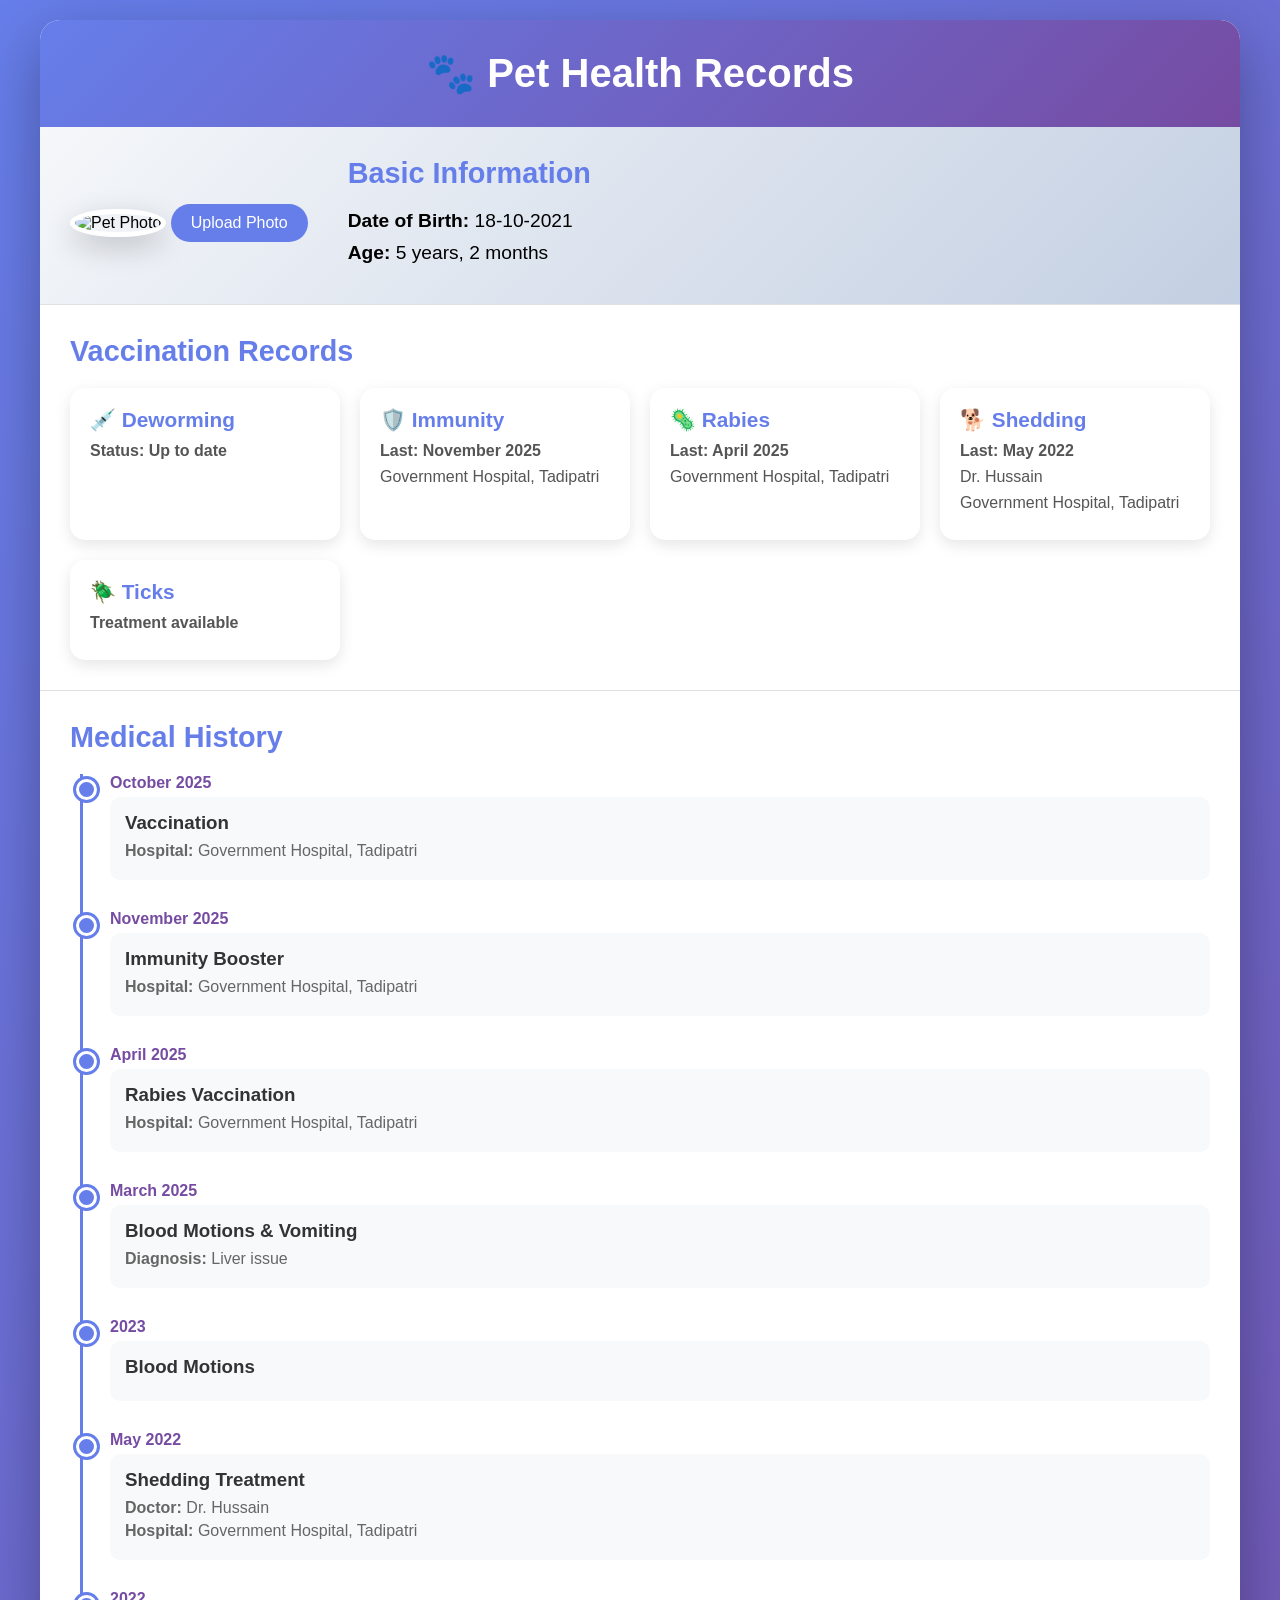
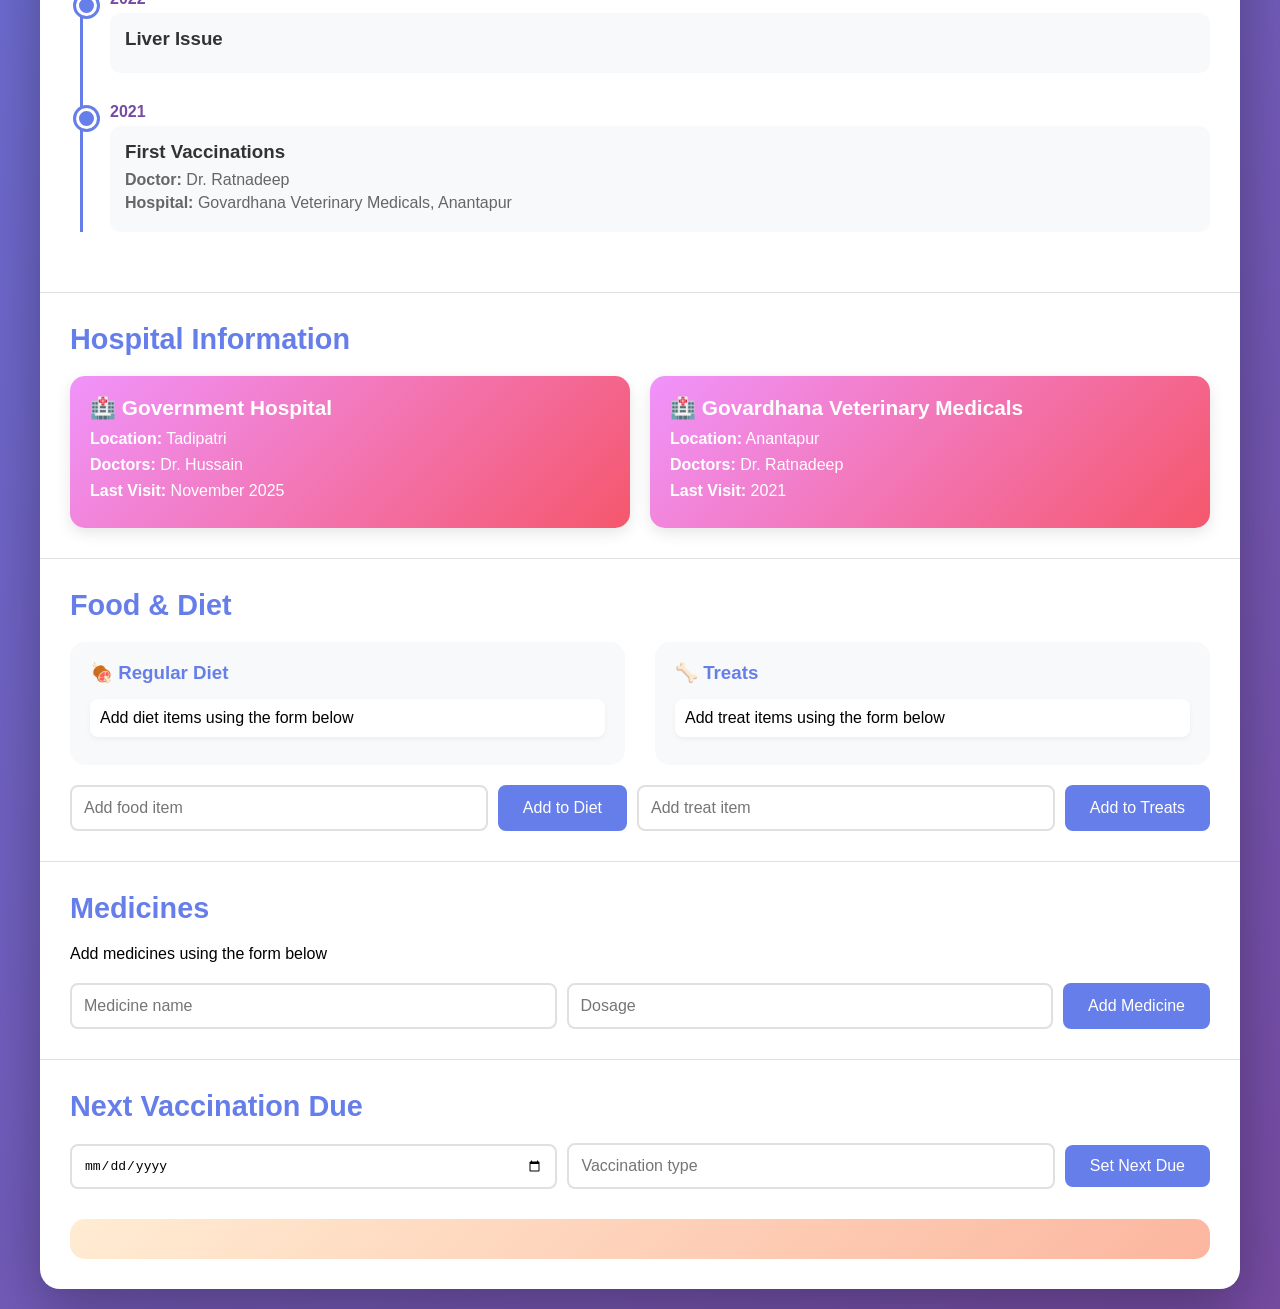
==== index.html @ 41f784a9 "Initial Commit" ====
<!DOCTYPE html>
<html lang="en">
<head>
    <meta charset="UTF-8">
    <meta name="viewport" content="width=device-width, initial-scale=1.0">
    <title>Pet Health Records</title>
    <link rel="stylesheet" href="styles.css">
</head>
<body>
    <div class="container">
        <header>
            <h1>🐾 Pet Health Records</h1>
        </header>

        <section class="pet-profile">
            <div class="profile-header">
                <div class="pet-image">
                    <img id="petImage" src="https://via.placeholder.com/200x200?text=Pet+Photo" alt="Pet Photo">
                    <input type="file" id="imageUpload" accept="image/*">
                    <label for="imageUpload" class="upload-btn">Upload Photo</label>
                </div>
                <div class="pet-basic-info">
                    <h2>Basic Information</h2>
                    <p><strong>Date of Birth:</strong> 18-10-2021</p>
                    <p><strong>Age:</strong> <span id="petAge"></span></p>
                </div>
            </div>
        </section>

        <section class="vaccinations">
            <h2>Vaccination Records</h2>
            <div class="card-grid">
                <div class="card">
                    <h3>💉 Deworming</h3>
                    <p class="status">Status: Up to date</p>
                </div>
                <div class="card">
                    <h3>🛡️ Immunity</h3>
                    <p class="status">Last: November 2025</p>
                    <p class="location">Government Hospital, Tadipatri</p>
                </div>
                <div class="card">
                    <h3>🦠 Rabies</h3>
                    <p class="status">Last: April 2025</p>
                    <p class="location">Government Hospital, Tadipatri</p>
                </div>
                <div class="card">
                    <h3>🐕 Shedding</h3>
                    <p class="status">Last: May 2022</p>
                    <p class="doctor">Dr. Hussain</p>
                    <p class="location">Government Hospital, Tadipatri</p>
                </div>
                <div class="card">
                    <h3>🪲 Ticks</h3>
                    <p class="status">Treatment available</p>
                </div>
            </div>
        </section>

        <section class="medical-history">
            <h2>Medical History</h2>
            <div class="timeline">
                <div class="timeline-item">
                    <div class="timeline-date">October 2025</div>
                    <div class="timeline-content">
                        <h3>Vaccination</h3>
                        <p><strong>Hospital:</strong> Government Hospital, Tadipatri</p>
                    </div>
                </div>
                <div class="timeline-item">
                    <div class="timeline-date">November 2025</div>
                    <div class="timeline-content">
                        <h3>Immunity Booster</h3>
                        <p><strong>Hospital:</strong> Government Hospital, Tadipatri</p>
                    </div>
                </div>
                <div class="timeline-item">
                    <div class="timeline-date">April 2025</div>
                    <div class="timeline-content">
                        <h3>Rabies Vaccination</h3>
                        <p><strong>Hospital:</strong> Government Hospital, Tadipatri</p>
                    </div>
                </div>
                <div class="timeline-item">
                    <div class="timeline-date">March 2025</div>
                    <div class="timeline-content">
                        <h3>Blood Motions & Vomiting</h3>
                        <p><strong>Diagnosis:</strong> Liver issue</p>
                    </div>
                </div>
                <div class="timeline-item">
                    <div class="timeline-date">2023</div>
                    <div class="timeline-content">
                        <h3>Blood Motions</h3>
                    </div>
                </div>
                <div class="timeline-item">
                    <div class="timeline-date">May 2022</div>
                    <div class="timeline-content">
                        <h3>Shedding Treatment</h3>
                        <p><strong>Doctor:</strong> Dr. Hussain</p>
                        <p><strong>Hospital:</strong> Government Hospital, Tadipatri</p>
                    </div>
                </div>
                <div class="timeline-item">
                    <div class="timeline-date">2022</div>
                    <div class="timeline-content">
                        <h3>Liver Issue</h3>
                    </div>
                </div>
                <div class="timeline-item">
                    <div class="timeline-date">2021</div>
                    <div class="timeline-content">
                        <h3>First Vaccinations</h3>
                        <p><strong>Doctor:</strong> Dr. Ratnadeep</p>
                        <p><strong>Hospital:</strong> Govardhana Veterinary Medicals, Anantapur</p>
                    </div>
                </div>
            </div>
        </section>

        <section class="hospitals">
            <h2>Hospital Information</h2>
            <div class="card-grid">
                <div class="card hospital-card">
                    <h3>🏥 Government Hospital</h3>
                    <p><strong>Location:</strong> Tadipatri</p>
                    <p><strong>Doctors:</strong> Dr. Hussain</p>
                    <p><strong>Last Visit:</strong> November 2025</p>
                </div>
                <div class="card hospital-card">
                    <h3>🏥 Govardhana Veterinary Medicals</h3>
                    <p><strong>Location:</strong> Anantapur</p>
                    <p><strong>Doctors:</strong> Dr. Ratnadeep</p>
                    <p><strong>Last Visit:</strong> 2021</p>
                </div>
            </div>
        </section>

        <section class="diet">
            <h2>Food & Diet</h2>
            <div class="diet-container">
                <div class="diet-section">
                    <h3>🍖 Regular Diet</h3>
                    <ul id="dietList">
                        <li>Add diet items using the form below</li>
                    </ul>
                </div>
                <div class="diet-section">
                    <h3>🦴 Treats</h3>
                    <ul id="treatsList">
                        <li>Add treat items using the form below</li>
                    </ul>
                </div>
            </div>
            <div class="add-diet-form">
                <input type="text" id="dietInput" placeholder="Add food item">
                <button onclick="addDiet()">Add to Diet</button>
                <input type="text" id="treatInput" placeholder="Add treat item">
                <button onclick="addTreat()">Add to Treats</button>
            </div>
        </section>

        <section class="medicines">
            <h2>Medicines</h2>
            <div class="medicine-list" id="medicineList">
                <p>Add medicines using the form below</p>
            </div>
            <div class="add-medicine-form">
                <input type="text" id="medicineInput" placeholder="Medicine name">
                <input type="text" id="dosageInput" placeholder="Dosage">
                <button onclick="addMedicine()">Add Medicine</button>
            </div>
        </section>

        <section class="next-due">
            <h2>Next Vaccination Due</h2>
            <div class="due-container">
                <input type="date" id="nextDueDate">
                <input type="text" id="nextDueType" placeholder="Vaccination type">
                <button onclick="setNextDue()">Set Next Due</button>
                <div id="dueDisplay" class="due-display"></div>
            </div>
        </section>
    </div>

    <script src="script.js"></script>
</body>
</html>
---- styles.css ----
* {
    margin: 0;
    padding: 0;
    box-sizing: border-box;
}

body {
    font-family: 'Segoe UI', Tahoma, Geneva, Verdana, sans-serif;
    background: linear-gradient(135deg, #667eea 0%, #764ba2 100%);
    min-height: 100vh;
    padding: 20px;
}

.container {
    max-width: 1200px;
    margin: 0 auto;
    background: white;
    border-radius: 20px;
    box-shadow: 0 20px 60px rgba(0, 0, 0, 0.3);
    overflow: hidden;
}

header {
    background: linear-gradient(135deg, #667eea 0%, #764ba2 100%);
    color: white;
    padding: 30px;
    text-align: center;
}

header h1 {
    font-size: 2.5em;
    font-weight: 600;
}

section {
    padding: 30px;
    border-bottom: 1px solid #e0e0e0;
}

section:last-child {
    border-bottom: none;
}

h2 {
    color: #667eea;
    margin-bottom: 20px;
    font-size: 1.8em;
}

.pet-profile {
    background: linear-gradient(135deg, #f5f7fa 0%, #c3cfe2 100%);
}

.profile-header {
    display: flex;
    gap: 40px;
    align-items: center;
    flex-wrap: wrap;
}

.pet-image {
    text-align: center;
}

.pet-image img {
    width: 200px;
    height: 200px;
    border-radius: 50%;
    object-fit: cover;
    border: 5px solid white;
    box-shadow: 0 10px 30px rgba(0, 0, 0, 0.2);
}

#imageUpload {
    display: none;
}

.upload-btn {
    display: inline-block;
    margin-top: 15px;
    padding: 10px 20px;
    background: #667eea;
    color: white;
    border-radius: 25px;
    cursor: pointer;
    transition: all 0.3s;
}

.upload-btn:hover {
    background: #764ba2;
    transform: translateY(-2px);
}

.pet-basic-info {
    flex: 1;
}

.pet-basic-info p {
    font-size: 1.2em;
    margin: 10px 0;
}

.card-grid {
    display: grid;
    grid-template-columns: repeat(auto-fit, minmax(250px, 1fr));
    gap: 20px;
}

.card {
    background: white;
    padding: 20px;
    border-radius: 15px;
    box-shadow: 0 5px 15px rgba(0, 0, 0, 0.1);
    transition: transform 0.3s, box-shadow 0.3s;
}

.card:hover {
    transform: translateY(-5px);
    box-shadow: 0 10px 25px rgba(0, 0, 0, 0.15);
}

.card h3 {
    color: #667eea;
    margin-bottom: 10px;
    font-size: 1.3em;
}

.card p {
    margin: 8px 0;
    color: #555;
}

.status {
    font-weight: 600;
    color: #28a745;
}

.timeline {
    position: relative;
    padding-left: 40px;
}

.timeline::before {
    content: '';
    position: absolute;
    left: 10px;
    top: 0;
    bottom: 0;
    width: 3px;
    background: #667eea;
}

.timeline-item {
    position: relative;
    margin-bottom: 30px;
}

.timeline-item::before {
    content: '';
    position: absolute;
    left: -34px;
    top: 5px;
    width: 15px;
    height: 15px;
    border-radius: 50%;
    background: #667eea;
    border: 3px solid white;
    box-shadow: 0 0 0 3px #667eea;
}

.timeline-date {
    font-weight: 600;
    color: #764ba2;
    margin-bottom: 5px;
}

.timeline-content {
    background: #f8f9fa;
    padding: 15px;
    border-radius: 10px;
}

.timeline-content h3 {
    color: #333;
    margin-bottom: 8px;
}

.timeline-content p {
    margin: 5px 0;
    color: #666;
}

.hospital-card {
    background: linear-gradient(135deg, #f093fb 0%, #f5576c 100%);
    color: white;
}

.hospital-card h3,
.hospital-card p {
    color: white;
}

.diet-container {
    display: grid;
    grid-template-columns: repeat(auto-fit, minmax(300px, 1fr));
    gap: 30px;
    margin-bottom: 20px;
}

.diet-section {
    background: #f8f9fa;
    padding: 20px;
    border-radius: 15px;
}

.diet-section h3 {
    color: #667eea;
    margin-bottom: 15px;
}

.diet-section ul {
    list-style: none;
}

.diet-section li {
    padding: 10px;
    margin: 8px 0;
    background: white;
    border-radius: 8px;
    box-shadow: 0 2px 5px rgba(0, 0, 0, 0.05);
    display: flex;
    justify-content: space-between;
    align-items: center;
}

.remove-btn {
    background: #f5576c;
    color: white;
    border: none;
    padding: 5px 10px;
    border-radius: 5px;
    cursor: pointer;
    font-size: 0.9em;
}

.remove-btn:hover {
    background: #d63447;
}

.add-diet-form,
.add-medicine-form {
    display: flex;
    gap: 10px;
    flex-wrap: wrap;
    margin-top: 20px;
}

.add-diet-form input,
.add-medicine-form input,
.due-container input {
    flex: 1;
    min-width: 200px;
    padding: 12px;
    border: 2px solid #e0e0e0;
    border-radius: 8px;
    font-size: 1em;
}

.add-diet-form button,
.add-medicine-form button,
.due-container button {
    padding: 12px 25px;
    background: #667eea;
    color: white;
    border: none;
    border-radius: 8px;
    cursor: pointer;
    font-size: 1em;
    transition: all 0.3s;
}

.add-diet-form button:hover,
.add-medicine-form button:hover,
.due-container button:hover {
    background: #764ba2;
    transform: translateY(-2px);
}

.medicine-list {
    display: grid;
    grid-template-columns: repeat(auto-fit, minmax(250px, 1fr));
    gap: 15px;
    margin-bottom: 20px;
}

.medicine-item {
    background: #f8f9fa;
    padding: 15px;
    border-radius: 10px;
    border-left: 4px solid #667eea;
}

.medicine-item h4 {
    color: #667eea;
    margin-bottom: 5px;
}

.due-container {
    display: flex;
    gap: 10px;
    flex-wrap: wrap;
    align-items: center;
}

.due-display {
    width: 100%;
    margin-top: 20px;
    padding: 20px;
    background: linear-gradient(135deg, #ffecd2 0%, #fcb69f 100%);
    border-radius: 15px;
    font-size: 1.2em;
    font-weight: 600;
    text-align: center;
    color: #333;
}

@media (max-width: 768px) {
    .profile-header {
        flex-direction: column;
        text-align: center;
    }
    
    header h1 {
        font-size: 1.8em;
    }
    
    .card-grid,
    .diet-container {
        grid-template-columns: 1fr;
    }
}
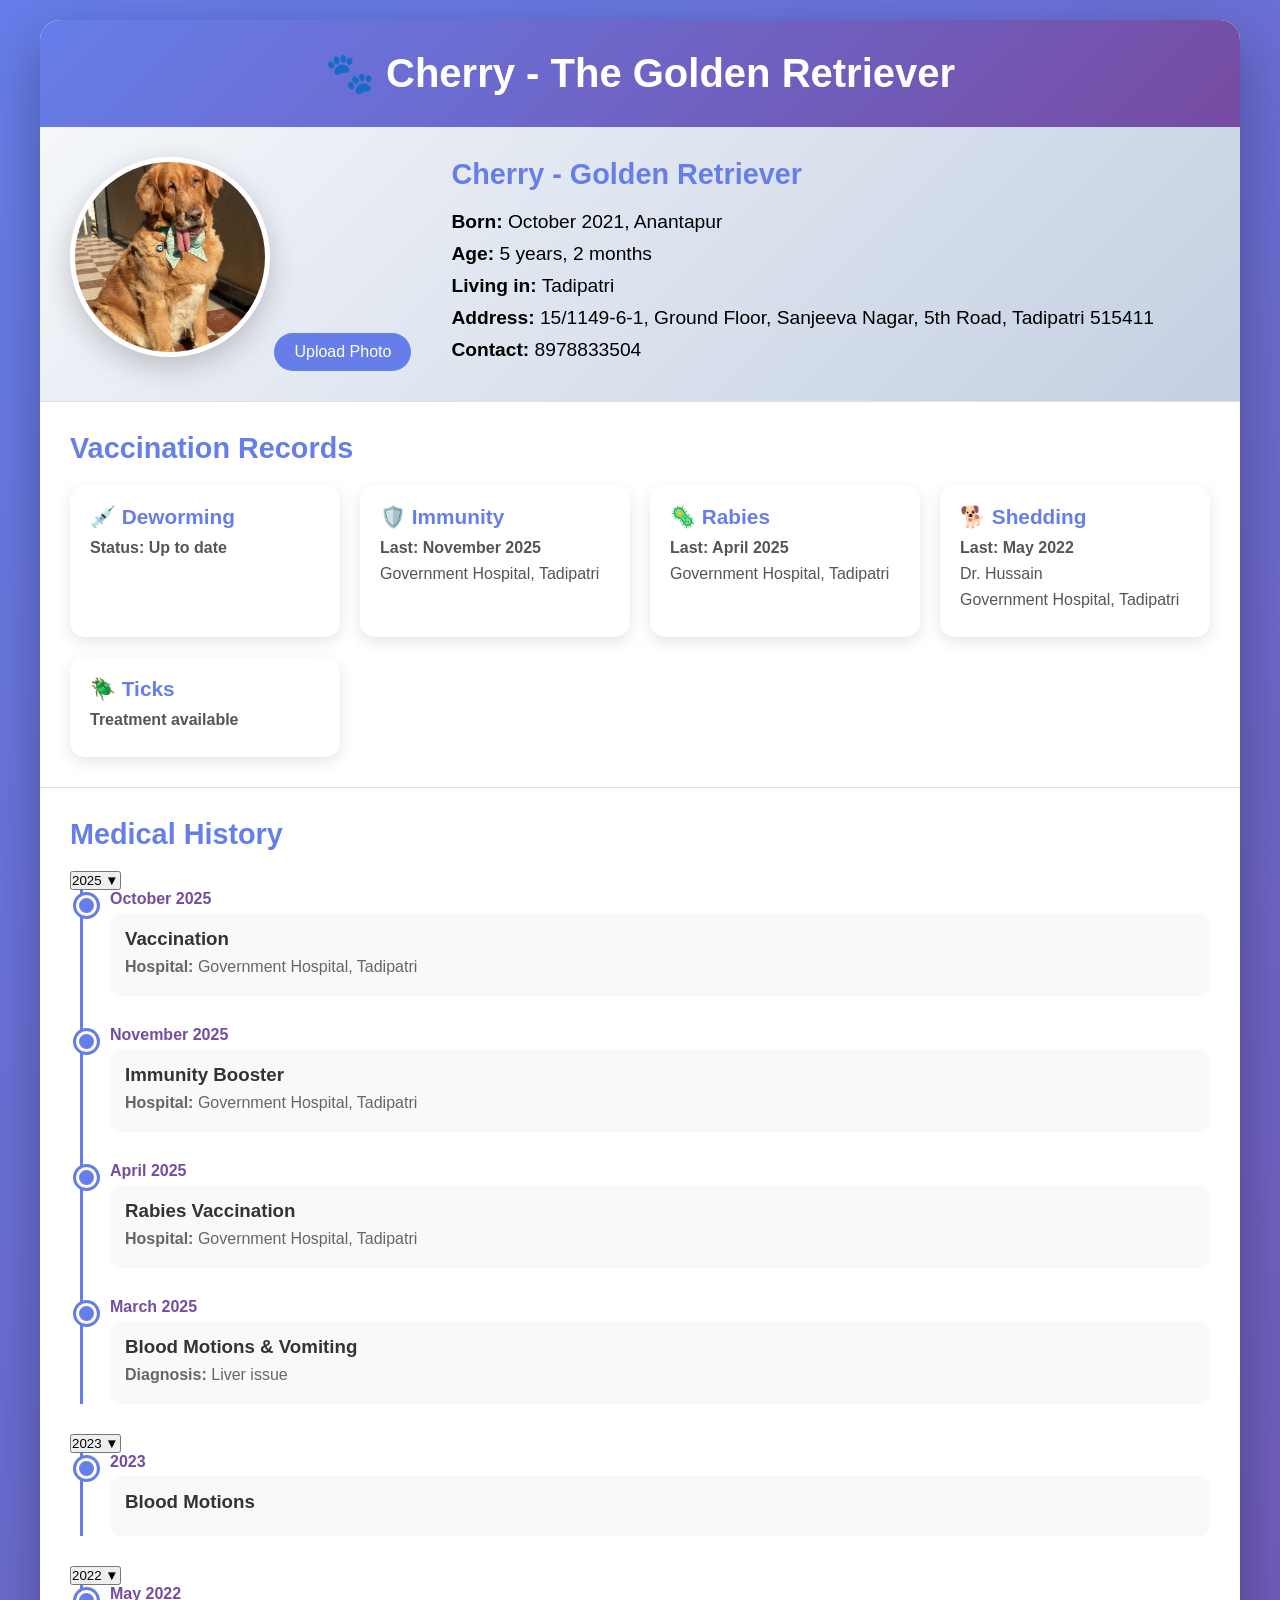
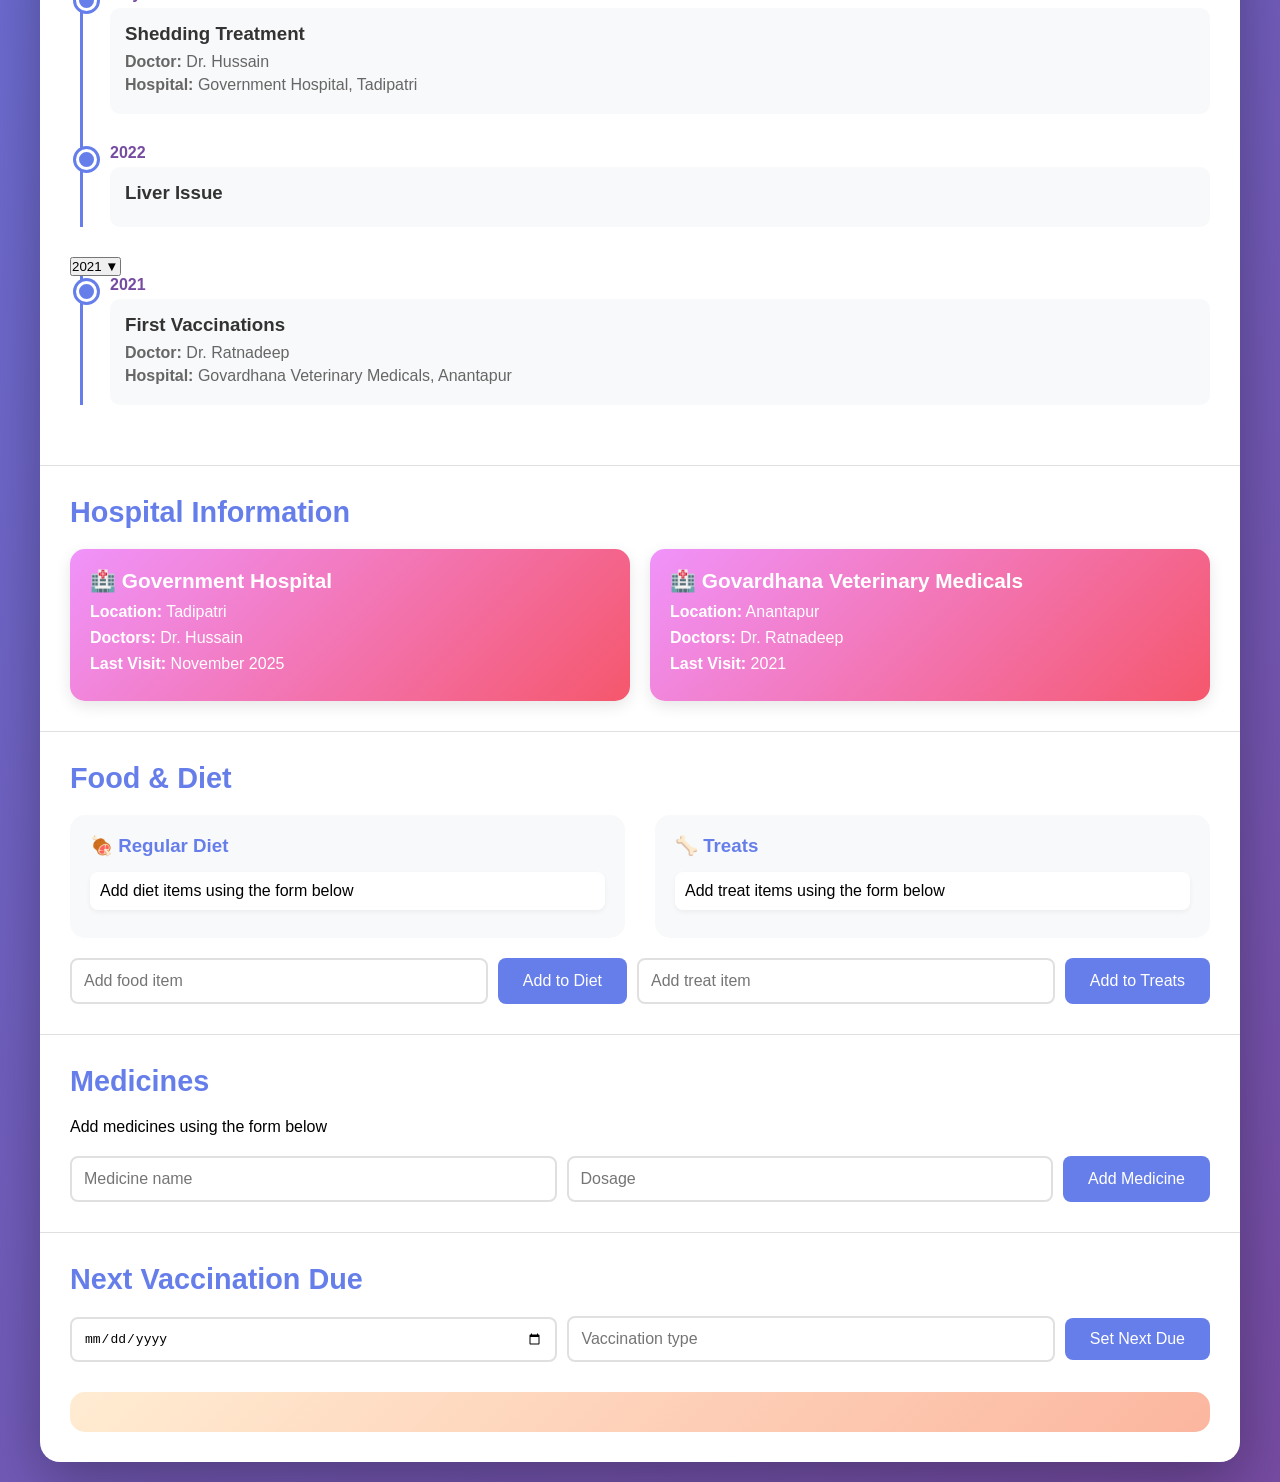
==== commit fbf47e8f: "added picture and some enhancements" ====
--- a/index.html
+++ b/index.html
@@ -3,26 +3,29 @@
 <head>
     <meta charset="UTF-8">
     <meta name="viewport" content="width=device-width, initial-scale=1.0">
-    <title>Pet Health Records</title>
+    <title>Cherry - The Golden Retriever</title>
     <link rel="stylesheet" href="styles.css">
 </head>
 <body>
     <div class="container">
         <header>
-            <h1>🐾 Pet Health Records</h1>
+            <h1>🐾 Cherry - The Golden Retriever</h1>
         </header>
 
         <section class="pet-profile">
             <div class="profile-header">
                 <div class="pet-image">
-                    <img id="petImage" src="https://via.placeholder.com/200x200?text=Pet+Photo" alt="Pet Photo">
+                    <img id="petImage" src="Image (5).jpg" alt="Pet Photo">
                     <input type="file" id="imageUpload" accept="image/*">
                     <label for="imageUpload" class="upload-btn">Upload Photo</label>
                 </div>
                 <div class="pet-basic-info">
-                    <h2>Basic Information</h2>
-                    <p><strong>Date of Birth:</strong> 18-10-2021</p>
+                    <h2>Cherry - Golden Retriever</h2>
+                    <p><strong>Born:</strong> October 2021, Anantapur</p>
                     <p><strong>Age:</strong> <span id="petAge"></span></p>
+                    <p><strong>Living in:</strong> Tadipatri</p>
+                    <p><strong>Address:</strong> 15/1149-6-1, Ground Floor, Sanjeeva Nagar, 5th Road, Tadipatri 515411</p>
+                    <p><strong>Contact:</strong> 8978833504</p>
                 </div>
             </div>
         </section>
@@ -59,61 +62,105 @@
 
         <section class="medical-history">
             <h2>Medical History</h2>
-            <div class="timeline">
-                <div class="timeline-item">
-                    <div class="timeline-date">October 2025</div>
-                    <div class="timeline-content">
-                        <h3>Vaccination</h3>
-                        <p><strong>Hospital:</strong> Government Hospital, Tadipatri</p>
-                    </div>
-                </div>
-                <div class="timeline-item">
-                    <div class="timeline-date">November 2025</div>
-                    <div class="timeline-content">
-                        <h3>Immunity Booster</h3>
-                        <p><strong>Hospital:</strong> Government Hospital, Tadipatri</p>
-                    </div>
-                </div>
-                <div class="timeline-item">
-                    <div class="timeline-date">April 2025</div>
-                    <div class="timeline-content">
-                        <h3>Rabies Vaccination</h3>
-                        <p><strong>Hospital:</strong> Government Hospital, Tadipatri</p>
-                    </div>
-                </div>
-                <div class="timeline-item">
-                    <div class="timeline-date">March 2025</div>
-                    <div class="timeline-content">
-                        <h3>Blood Motions & Vomiting</h3>
-                        <p><strong>Diagnosis:</strong> Liver issue</p>
-                    </div>
-                </div>
-                <div class="timeline-item">
-                    <div class="timeline-date">2023</div>
-                    <div class="timeline-content">
-                        <h3>Blood Motions</h3>
-                    </div>
-                </div>
-                <div class="timeline-item">
-                    <div class="timeline-date">May 2022</div>
-                    <div class="timeline-content">
-                        <h3>Shedding Treatment</h3>
-                        <p><strong>Doctor:</strong> Dr. Hussain</p>
-                        <p><strong>Hospital:</strong> Government Hospital, Tadipatri</p>
-                    </div>
-                </div>
-                <div class="timeline-item">
-                    <div class="timeline-date">2022</div>
-                    <div class="timeline-content">
-                        <h3>Liver Issue</h3>
-                    </div>
-                </div>
-                <div class="timeline-item">
-                    <div class="timeline-date">2021</div>
-                    <div class="timeline-content">
-                        <h3>First Vaccinations</h3>
-                        <p><strong>Doctor:</strong> Dr. Ratnadeep</p>
-                        <p><strong>Hospital:</strong> Govardhana Veterinary Medicals, Anantapur</p>
+            
+            <div class="year-accordion">
+                <div class="year-section">
+                    <button class="year-header" onclick="toggleYear('year2025')">
+                        <span>2025</span>
+                        <span class="arrow">▼</span>
+                    </button>
+                    <div id="year2025" class="year-content">
+                        <div class="timeline">
+                            <div class="timeline-item">
+                                <div class="timeline-date">October 2025</div>
+                                <div class="timeline-content">
+                                    <h3>Vaccination</h3>
+                                    <p><strong>Hospital:</strong> Government Hospital, Tadipatri</p>
+                                </div>
+                            </div>
+                            <div class="timeline-item">
+                                <div class="timeline-date">November 2025</div>
+                                <div class="timeline-content">
+                                    <h3>Immunity Booster</h3>
+                                    <p><strong>Hospital:</strong> Government Hospital, Tadipatri</p>
+                                </div>
+                            </div>
+                            <div class="timeline-item">
+                                <div class="timeline-date">April 2025</div>
+                                <div class="timeline-content">
+                                    <h3>Rabies Vaccination</h3>
+                                    <p><strong>Hospital:</strong> Government Hospital, Tadipatri</p>
+                                </div>
+                            </div>
+                            <div class="timeline-item">
+                                <div class="timeline-date">March 2025</div>
+                                <div class="timeline-content">
+                                    <h3>Blood Motions & Vomiting</h3>
+                                    <p><strong>Diagnosis:</strong> Liver issue</p>
+                                </div>
+                            </div>
+                        </div>
+                    </div>
+                </div>
+
+                <div class="year-section">
+                    <button class="year-header" onclick="toggleYear('year2023')">
+                        <span>2023</span>
+                        <span class="arrow">▼</span>
+                    </button>
+                    <div id="year2023" class="year-content">
+                        <div class="timeline">
+                            <div class="timeline-item">
+                                <div class="timeline-date">2023</div>
+                                <div class="timeline-content">
+                                    <h3>Blood Motions</h3>
+                                </div>
+                            </div>
+                        </div>
+                    </div>
+                </div>
+
+                <div class="year-section">
+                    <button class="year-header" onclick="toggleYear('year2022')">
+                        <span>2022</span>
+                        <span class="arrow">▼</span>
+                    </button>
+                    <div id="year2022" class="year-content">
+                        <div class="timeline">
+                            <div class="timeline-item">
+                                <div class="timeline-date">May 2022</div>
+                                <div class="timeline-content">
+                                    <h3>Shedding Treatment</h3>
+                                    <p><strong>Doctor:</strong> Dr. Hussain</p>
+                                    <p><strong>Hospital:</strong> Government Hospital, Tadipatri</p>
+                                </div>
+                            </div>
+                            <div class="timeline-item">
+                                <div class="timeline-date">2022</div>
+                                <div class="timeline-content">
+                                    <h3>Liver Issue</h3>
+                                </div>
+                            </div>
+                        </div>
+                    </div>
+                </div>
+
+                <div class="year-section">
+                    <button class="year-header" onclick="toggleYear('year2021')">
+                        <span>2021</span>
+                        <span class="arrow">▼</span>
+                    </button>
+                    <div id="year2021" class="year-content">
+                        <div class="timeline">
+                            <div class="timeline-item">
+                                <div class="timeline-date">2021</div>
+                                <div class="timeline-content">
+                                    <h3>First Vaccinations</h3>
+                                    <p><strong>Doctor:</strong> Dr. Ratnadeep</p>
+                                    <p><strong>Hospital:</strong> Govardhana Veterinary Medicals, Anantapur</p>
+                                </div>
+                            </div>
+                        </div>
                     </div>
                 </div>
             </div>
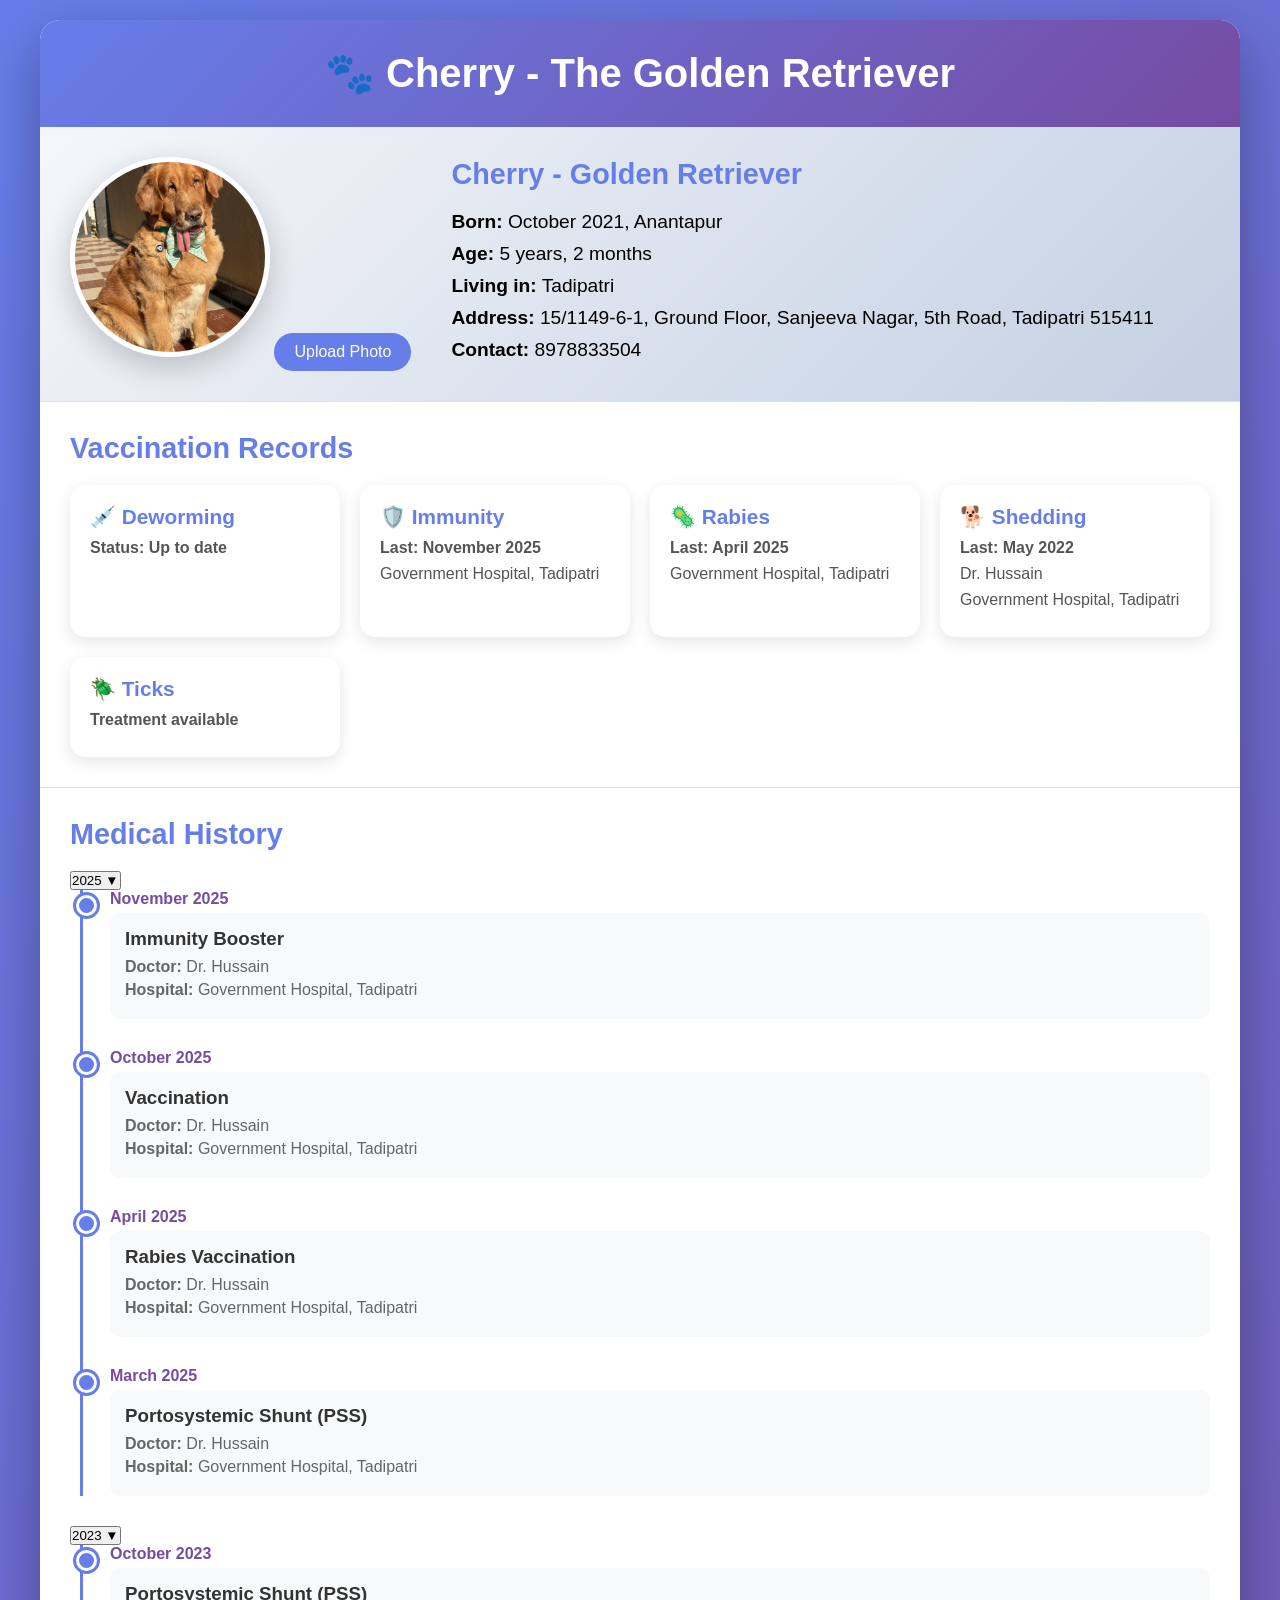
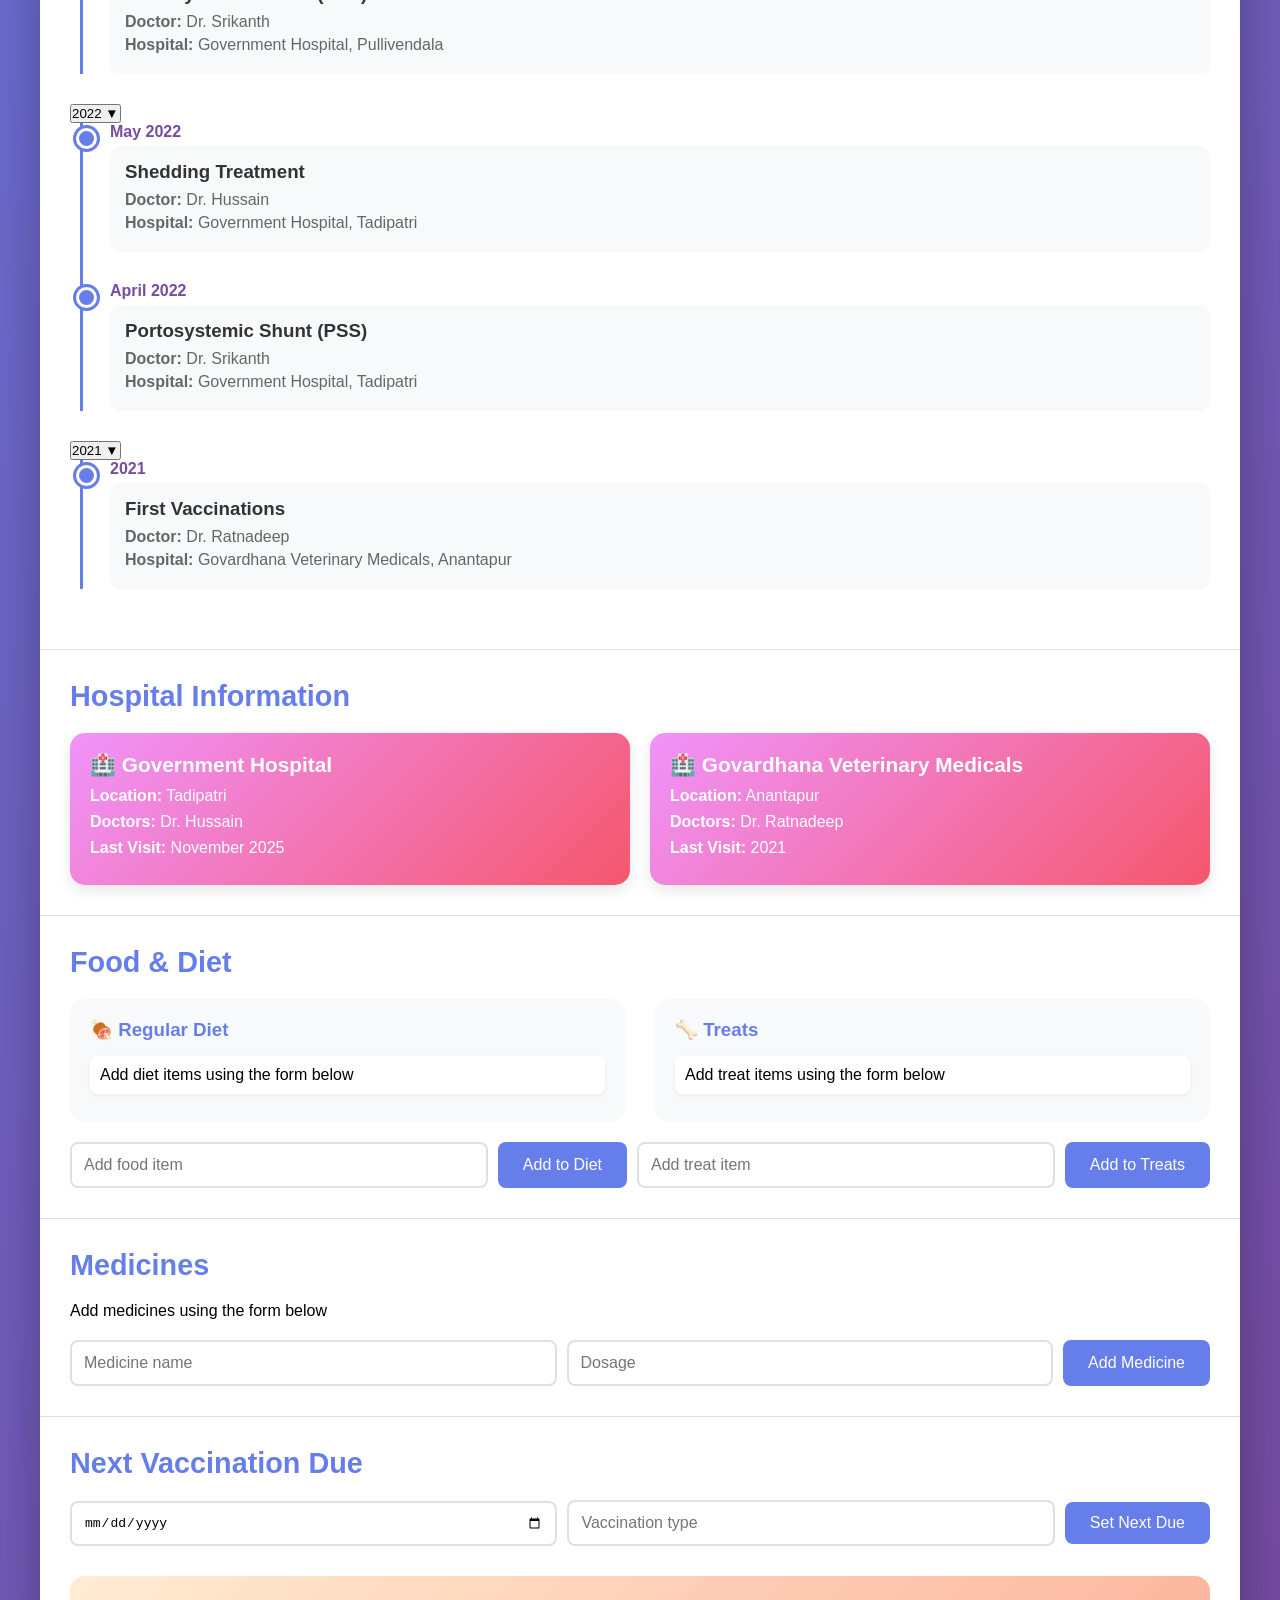
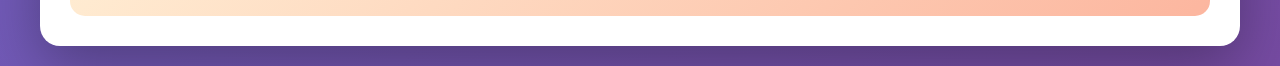
==== commit c261a2c3: "updated medical history" ====
--- a/index.html
+++ b/index.html
@@ -72,16 +72,18 @@
                     <div id="year2025" class="year-content">
                         <div class="timeline">
                             <div class="timeline-item">
+                                <div class="timeline-date">November 2025</div>
+                                <div class="timeline-content">
+                                    <h3>Immunity Booster</h3>
+                                    <p><strong>Doctor:</strong> Dr. Hussain</p>
+                                    <p><strong>Hospital:</strong> Government Hospital, Tadipatri</p>
+                                </div>
+                            </div>
+                            <div class="timeline-item">
                                 <div class="timeline-date">October 2025</div>
                                 <div class="timeline-content">
                                     <h3>Vaccination</h3>
-                                    <p><strong>Hospital:</strong> Government Hospital, Tadipatri</p>
-                                </div>
-                            </div>
-                            <div class="timeline-item">
-                                <div class="timeline-date">November 2025</div>
-                                <div class="timeline-content">
-                                    <h3>Immunity Booster</h3>
+                                    <p><strong>Doctor:</strong> Dr. Hussain</p>
                                     <p><strong>Hospital:</strong> Government Hospital, Tadipatri</p>
                                 </div>
                             </div>
@@ -89,14 +91,16 @@
                                 <div class="timeline-date">April 2025</div>
                                 <div class="timeline-content">
                                     <h3>Rabies Vaccination</h3>
+                                    <p><strong>Doctor:</strong> Dr. Hussain</p>
                                     <p><strong>Hospital:</strong> Government Hospital, Tadipatri</p>
                                 </div>
                             </div>
                             <div class="timeline-item">
                                 <div class="timeline-date">March 2025</div>
                                 <div class="timeline-content">
-                                    <h3>Blood Motions & Vomiting</h3>
-                                    <p><strong>Diagnosis:</strong> Liver issue</p>
+                                    <h3>Portosystemic Shunt (PSS)</h3>
+                                    <p><strong>Doctor:</strong> Dr. Hussain</p>
+                                    <p><strong>Hospital:</strong> Government Hospital, Tadipatri</p>
                                 </div>
                             </div>
                         </div>
@@ -111,9 +115,11 @@
                     <div id="year2023" class="year-content">
                         <div class="timeline">
                             <div class="timeline-item">
-                                <div class="timeline-date">2023</div>
-                                <div class="timeline-content">
-                                    <h3>Blood Motions</h3>
+                                <div class="timeline-date">October 2023</div>
+                                <div class="timeline-content">
+                                    <h3>Portosystemic Shunt (PSS)</h3>
+                                    <p><strong>Doctor:</strong> Dr. Srikanth</p>
+                                    <p><strong>Hospital:</strong> Government Hospital, Pullivendala</p>
                                 </div>
                             </div>
                         </div>
@@ -136,9 +142,11 @@
                                 </div>
                             </div>
                             <div class="timeline-item">
-                                <div class="timeline-date">2022</div>
-                                <div class="timeline-content">
-                                    <h3>Liver Issue</h3>
+                                <div class="timeline-date">April 2022</div>
+                                <div class="timeline-content">
+                                    <h3>Portosystemic Shunt (PSS)</h3>
+                                    <p><strong>Doctor:</strong> Dr. Srikanth</p>
+                                    <p><strong>Hospital:</strong> Government Hospital, Tadipatri</p>
                                 </div>
                             </div>
                         </div>
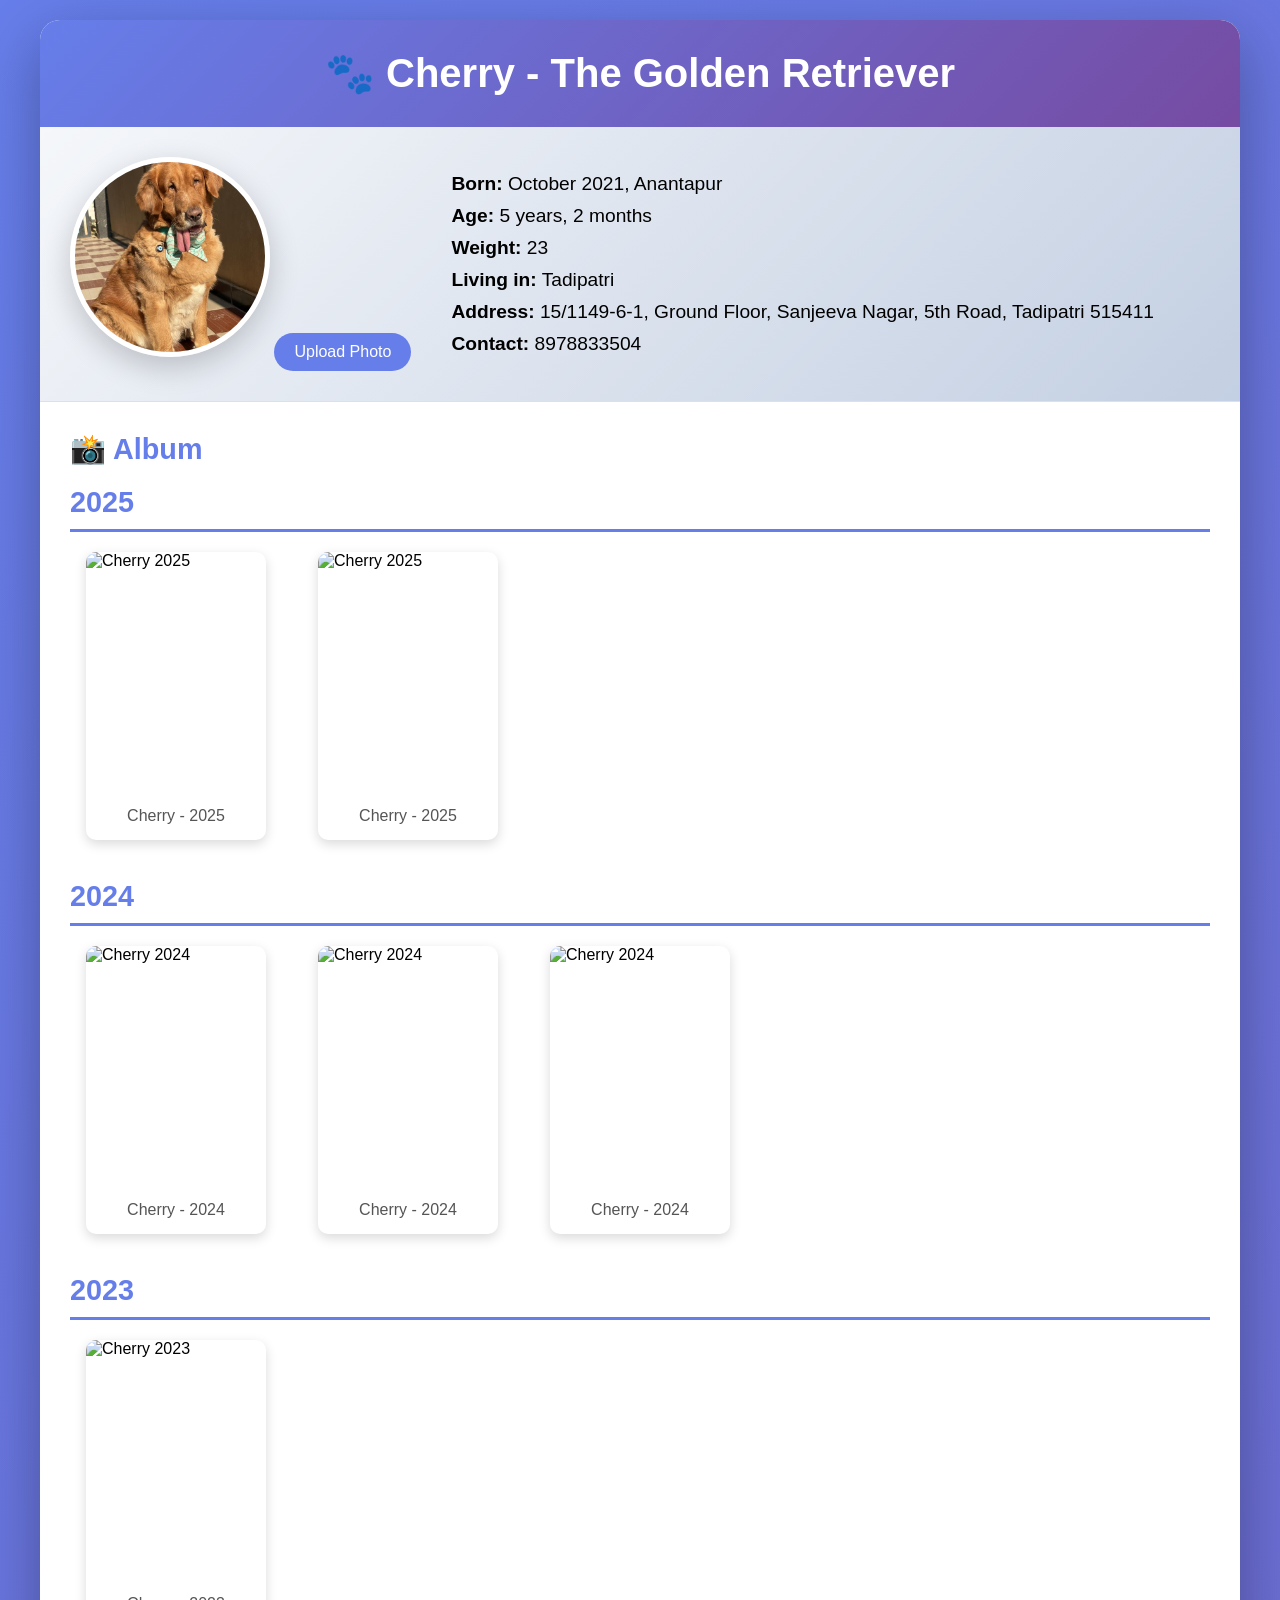
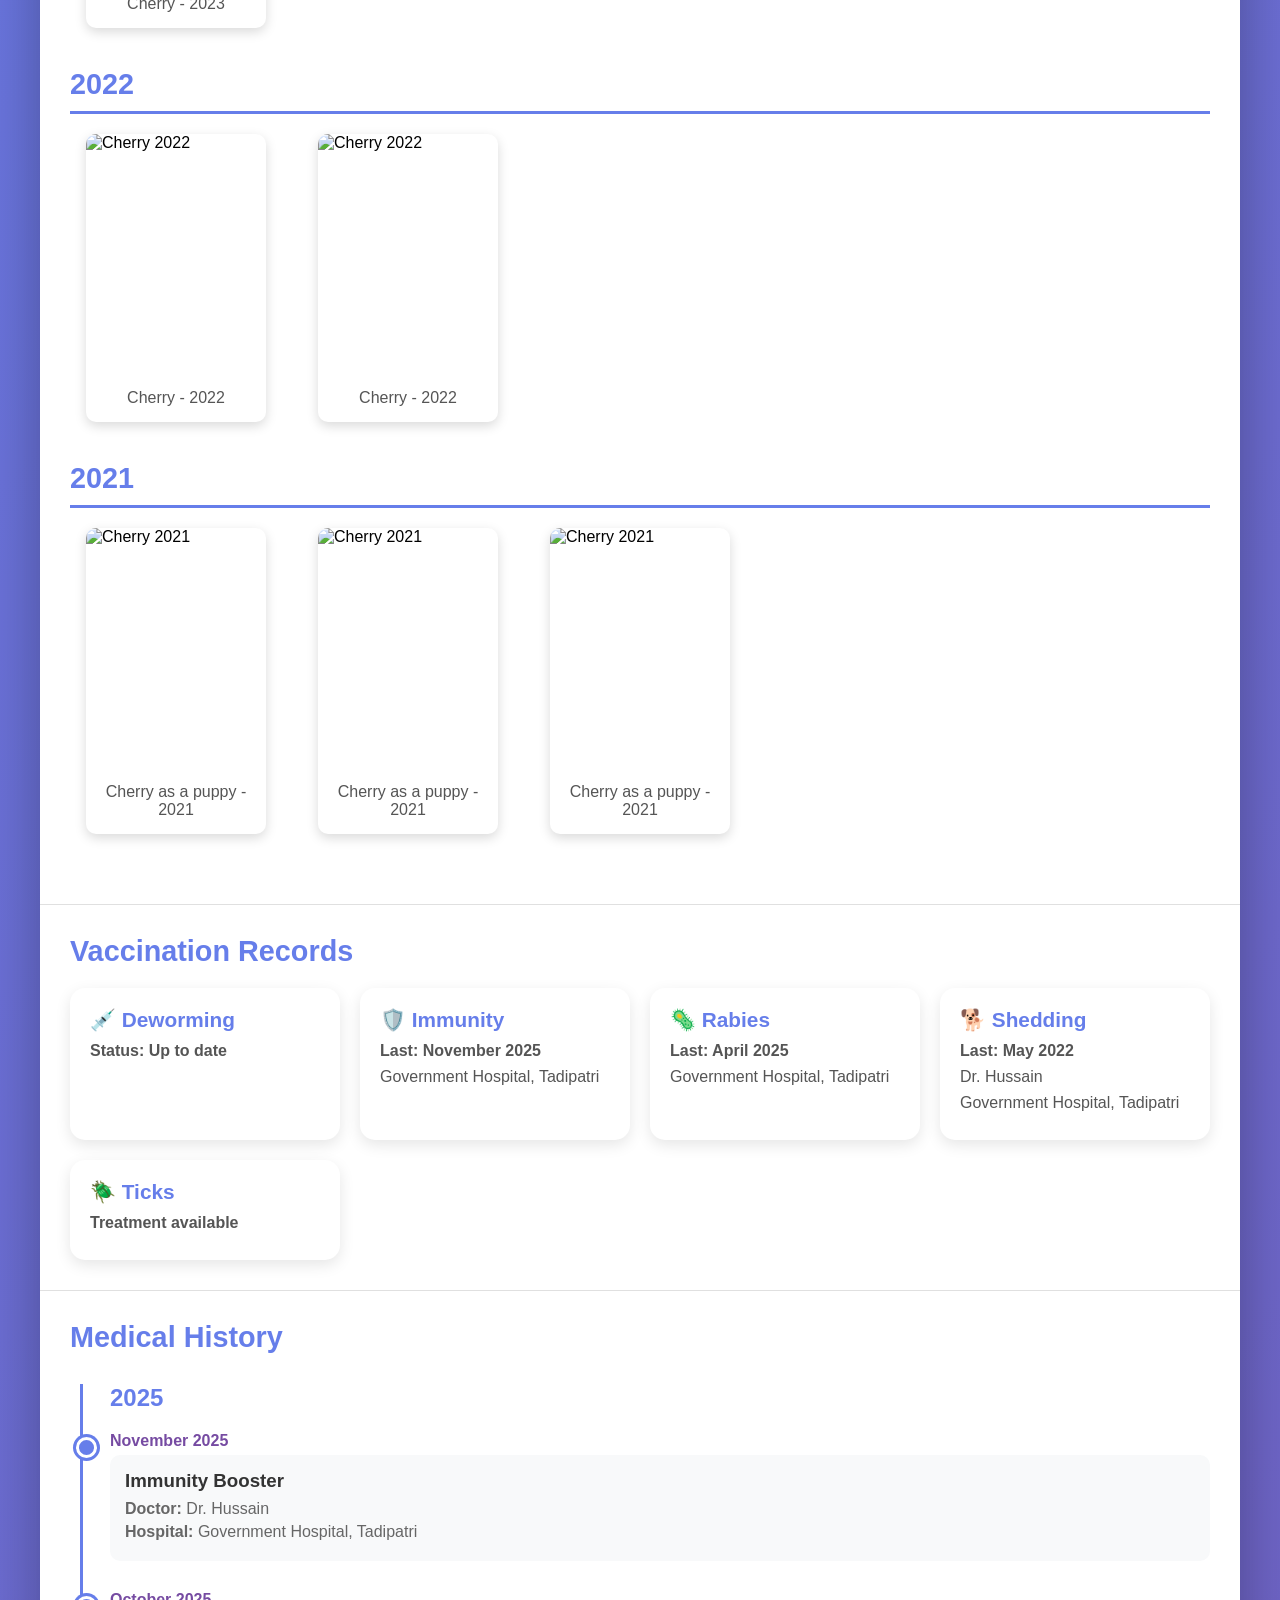
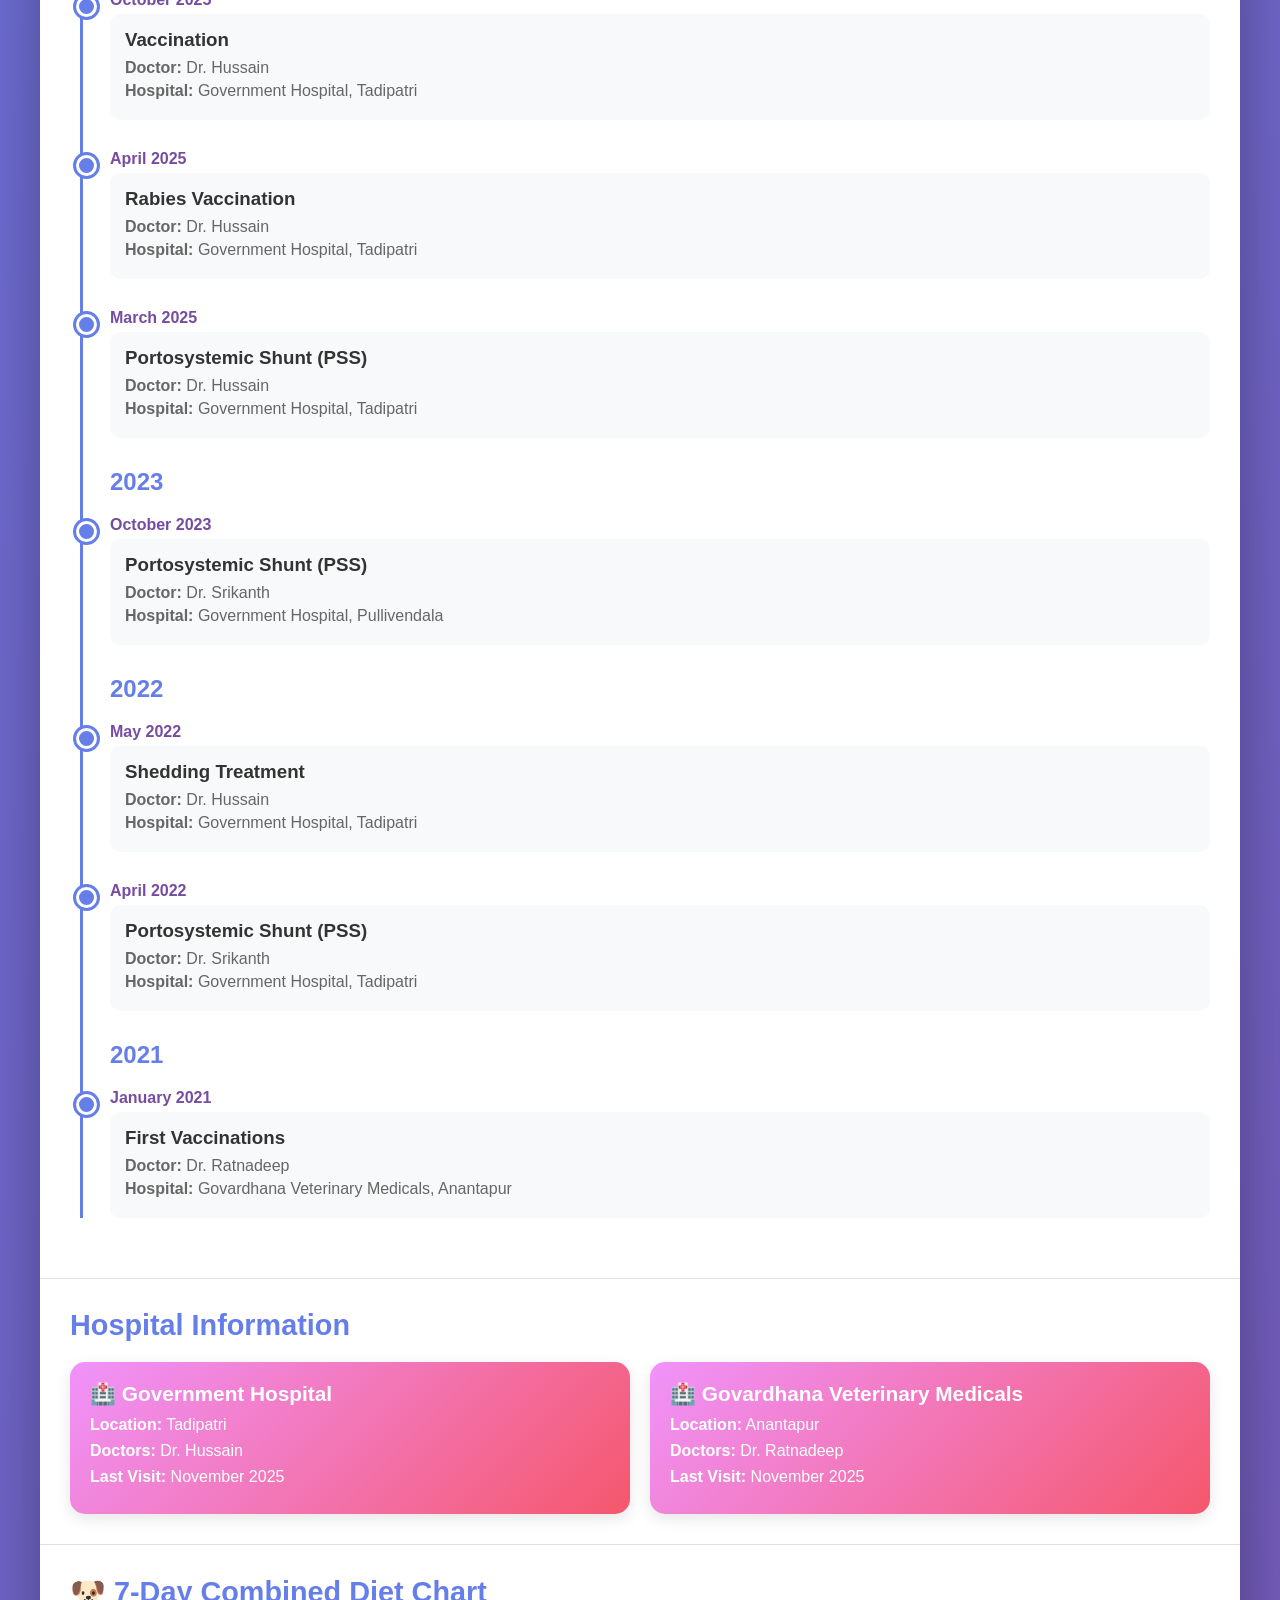
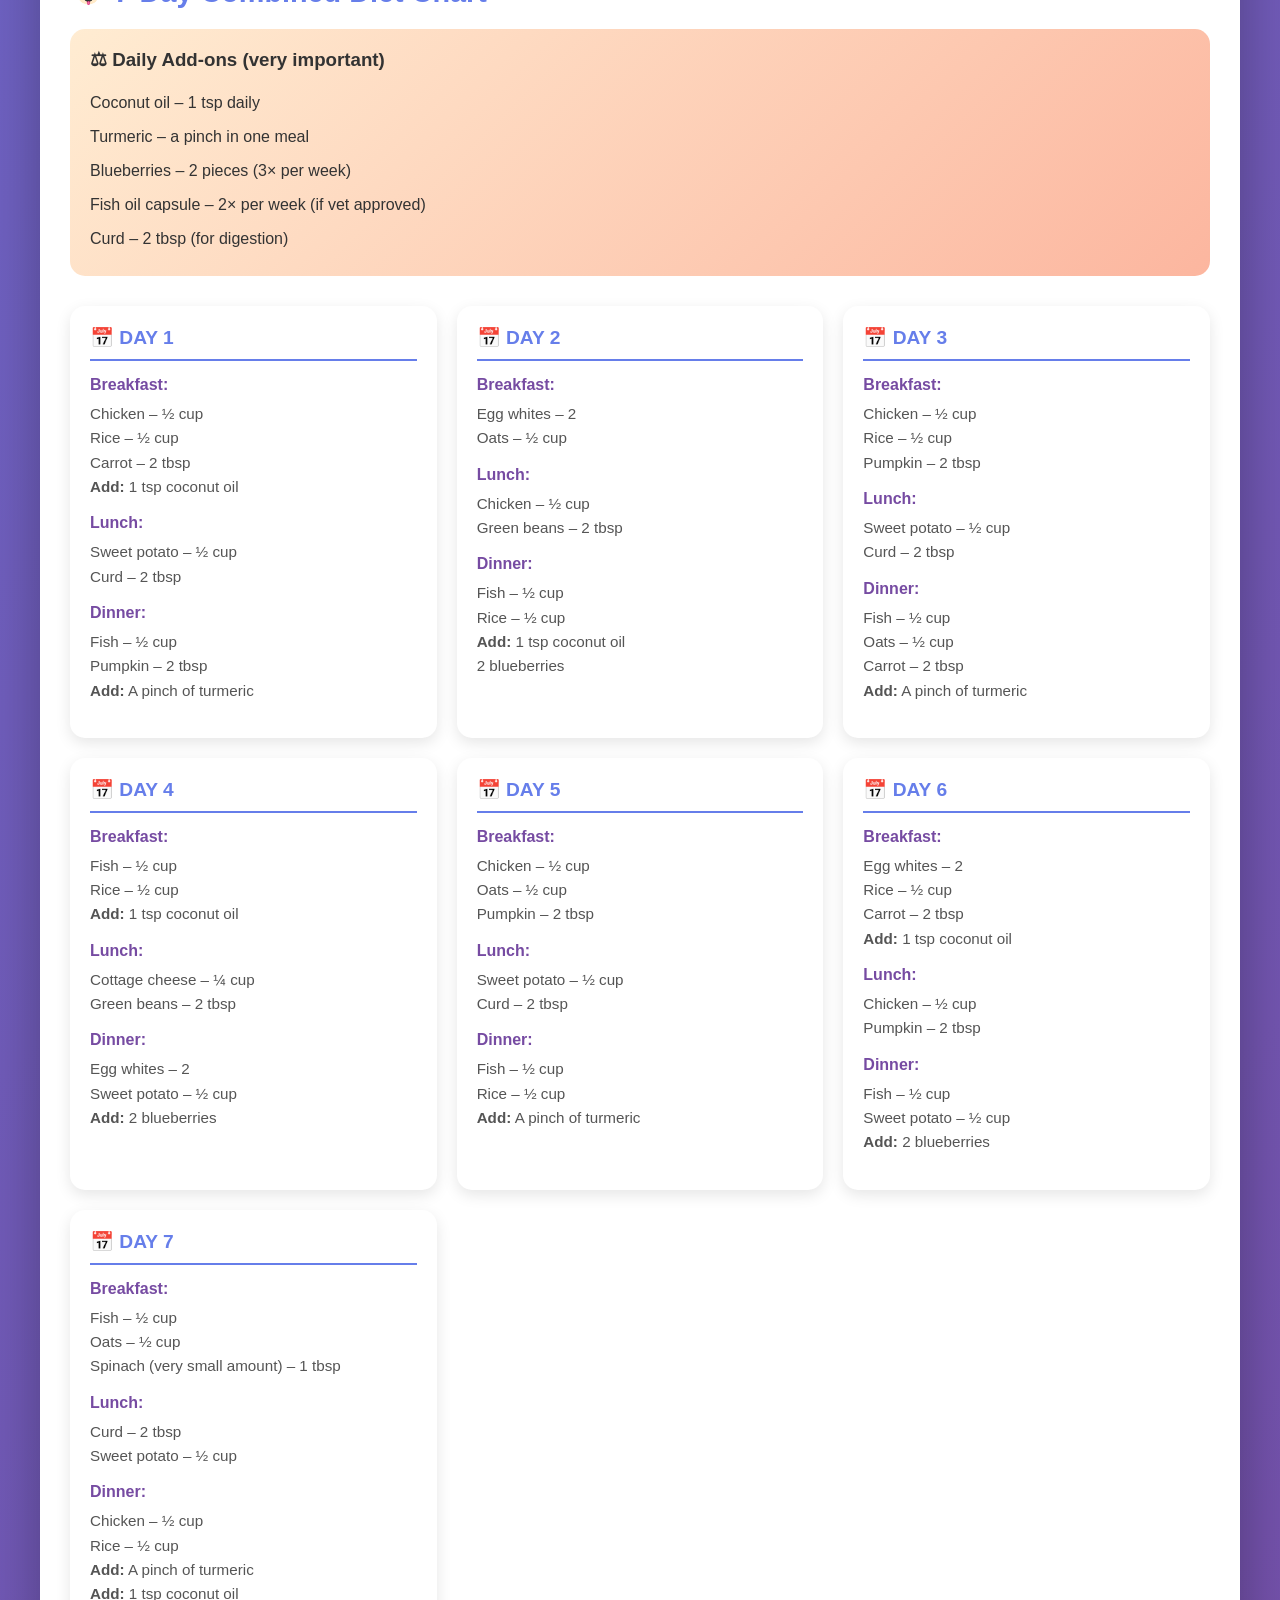
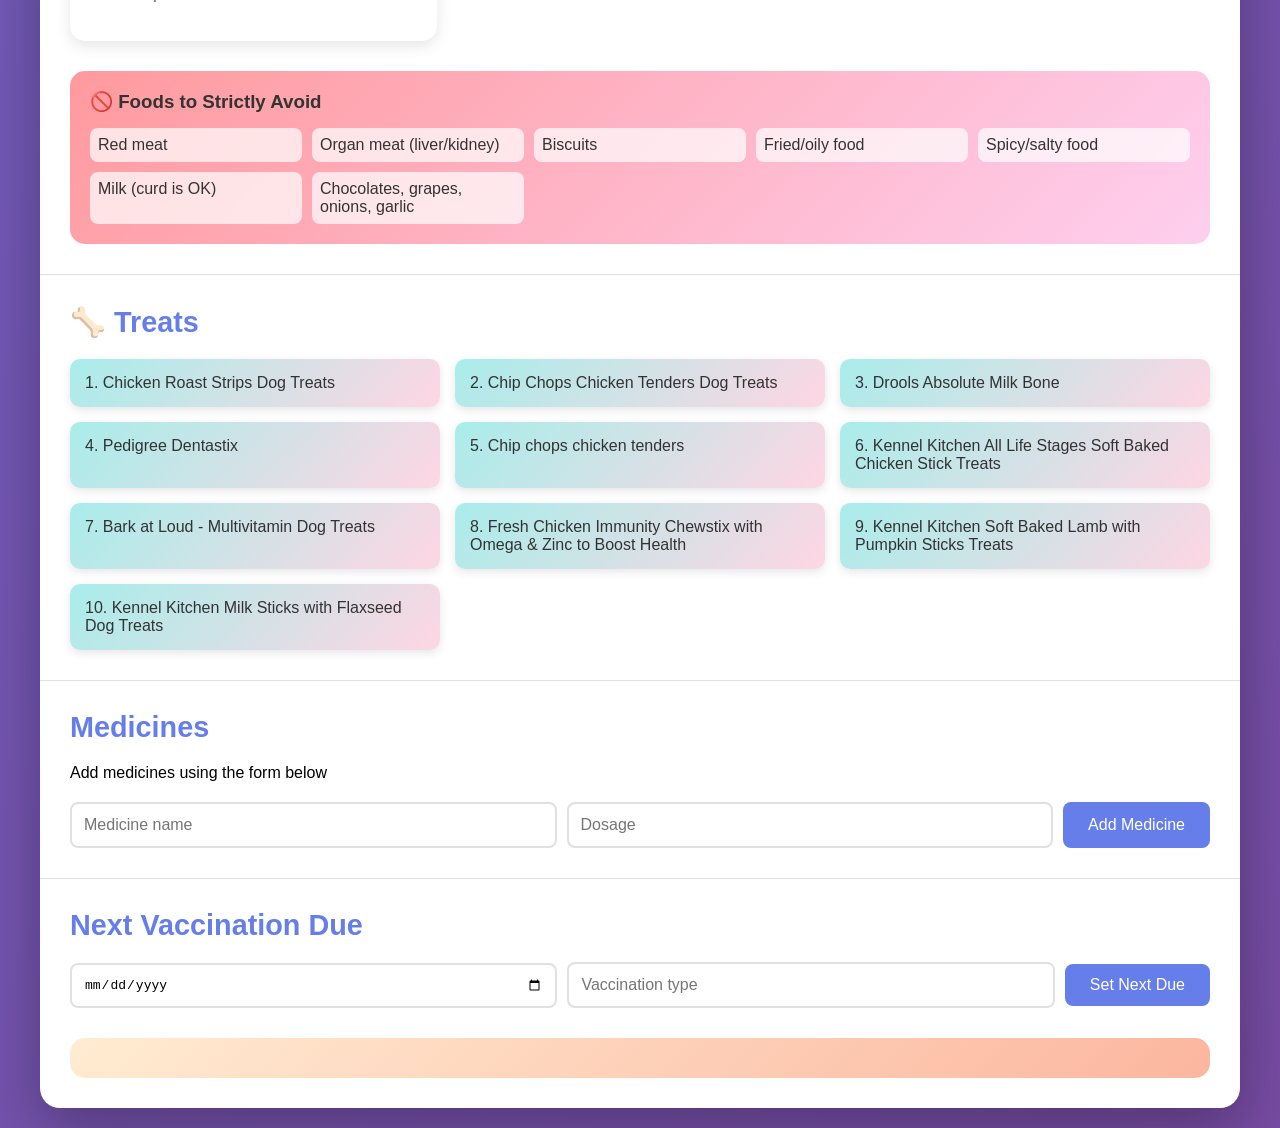
==== commit da64e7b6: "Added the album photos" ====
--- a/index.html
+++ b/index.html
@@ -20,12 +20,91 @@
                     <label for="imageUpload" class="upload-btn">Upload Photo</label>
                 </div>
                 <div class="pet-basic-info">
-                    <h2>Cherry - Golden Retriever</h2>
+                    
                     <p><strong>Born:</strong> October 2021, Anantapur</p>
                     <p><strong>Age:</strong> <span id="petAge"></span></p>
+                    <p><strong>Weight:</strong> 23 </p>
                     <p><strong>Living in:</strong> Tadipatri</p>
                     <p><strong>Address:</strong> 15/1149-6-1, Ground Floor, Sanjeeva Nagar, 5th Road, Tadipatri 515411</p>
                     <p><strong>Contact:</strong> 8978833504</p>
+                </div>
+            </div>
+        </section>
+
+        <section class="album">
+            <h2>📸 Album</h2>
+            
+            <div class="album-year">
+                <h3 class="album-year-title">2025</h3>
+                <div class="photo-grid">
+                    <div class="photo-item">
+                        <img src="album/2025/Image (5).jpg" alt="Cherry 2025">
+                        <p class="photo-caption">Cherry - 2025</p>
+                    </div>
+                    <div class="photo-item">
+                        <img src="album/2025/Image (7).jpg" alt="Cherry 2025">
+                        <p class="photo-caption">Cherry - 2025</p>
+                    </div>
+                </div>
+            </div>
+
+            <div class="album-year">
+                <h3 class="album-year-title">2024</h3>
+                <div class="photo-grid">
+                    <div class="photo-item">
+                        <img src="album/2024/Image (7).jpg" alt="Cherry 2024">
+                        <p class="photo-caption">Cherry - 2024</p>
+                    </div>
+                    <div class="photo-item">
+                        <img src="album/2024/Image (8).jpg" alt="Cherry 2024">
+                        <p class="photo-caption">Cherry - 2024</p>
+                    </div>
+                    <div class="photo-item">
+                        <img src="album/2024/Image (12).jpg" alt="Cherry 2024">
+                        <p class="photo-caption">Cherry - 2024</p>
+                    </div>
+                </div>
+            </div>
+
+            <div class="album-year">
+                <h3 class="album-year-title">2023</h3>
+                <div class="photo-grid">
+                    <div class="photo-item">
+                        <img src="album/2023/Image (11).jpg" alt="Cherry 2023">
+                        <p class="photo-caption">Cherry - 2023</p>
+                    </div>
+                </div>
+            </div>
+
+            <div class="album-year">
+                <h3 class="album-year-title">2022</h3>
+                <div class="photo-grid">
+                    <div class="photo-item">
+                        <img src="album/2022/Image (13).jpg" alt="Cherry 2022">
+                        <p class="photo-caption">Cherry - 2022</p>
+                    </div>
+                    <div class="photo-item">
+                        <img src="album/2022/Image (17).jpg" alt="Cherry 2022">
+                        <p class="photo-caption">Cherry - 2022</p>
+                    </div>
+                </div>
+            </div>
+
+            <div class="album-year">
+                <h3 class="album-year-title">2021</h3>
+                <div class="photo-grid">
+                    <div class="photo-item">
+                        <img src="album/2021/Image (14).jpg" alt="Cherry 2021">
+                        <p class="photo-caption">Cherry as a puppy - 2021</p>
+                    </div>
+                    <div class="photo-item">
+                        <img src="album/2021/Image (15).jpg" alt="Cherry 2021">
+                        <p class="photo-caption">Cherry as a puppy - 2021</p>
+                    </div>
+                    <div class="photo-item">
+                        <img src="album/2021/Image (16).jpg" alt="Cherry 2021">
+                        <p class="photo-caption">Cherry as a puppy - 2021</p>
+                    </div>
                 </div>
             </div>
         </section>
@@ -63,112 +142,76 @@
         <section class="medical-history">
             <h2>Medical History</h2>
             
-            <div class="year-accordion">
-                <div class="year-section">
-                    <button class="year-header" onclick="toggleYear('year2025')">
-                        <span>2025</span>
-                        <span class="arrow">▼</span>
-                    </button>
-                    <div id="year2025" class="year-content">
-                        <div class="timeline">
-                            <div class="timeline-item">
-                                <div class="timeline-date">November 2025</div>
-                                <div class="timeline-content">
-                                    <h3>Immunity Booster</h3>
-                                    <p><strong>Doctor:</strong> Dr. Hussain</p>
-                                    <p><strong>Hospital:</strong> Government Hospital, Tadipatri</p>
-                                </div>
-                            </div>
-                            <div class="timeline-item">
-                                <div class="timeline-date">October 2025</div>
-                                <div class="timeline-content">
-                                    <h3>Vaccination</h3>
-                                    <p><strong>Doctor:</strong> Dr. Hussain</p>
-                                    <p><strong>Hospital:</strong> Government Hospital, Tadipatri</p>
-                                </div>
-                            </div>
-                            <div class="timeline-item">
-                                <div class="timeline-date">April 2025</div>
-                                <div class="timeline-content">
-                                    <h3>Rabies Vaccination</h3>
-                                    <p><strong>Doctor:</strong> Dr. Hussain</p>
-                                    <p><strong>Hospital:</strong> Government Hospital, Tadipatri</p>
-                                </div>
-                            </div>
-                            <div class="timeline-item">
-                                <div class="timeline-date">March 2025</div>
-                                <div class="timeline-content">
-                                    <h3>Portosystemic Shunt (PSS)</h3>
-                                    <p><strong>Doctor:</strong> Dr. Hussain</p>
-                                    <p><strong>Hospital:</strong> Government Hospital, Tadipatri</p>
-                                </div>
-                            </div>
-                        </div>
-                    </div>
-                </div>
-
-                <div class="year-section">
-                    <button class="year-header" onclick="toggleYear('year2023')">
-                        <span>2023</span>
-                        <span class="arrow">▼</span>
-                    </button>
-                    <div id="year2023" class="year-content">
-                        <div class="timeline">
-                            <div class="timeline-item">
-                                <div class="timeline-date">October 2023</div>
-                                <div class="timeline-content">
-                                    <h3>Portosystemic Shunt (PSS)</h3>
-                                    <p><strong>Doctor:</strong> Dr. Srikanth</p>
-                                    <p><strong>Hospital:</strong> Government Hospital, Pullivendala</p>
-                                </div>
-                            </div>
-                        </div>
-                    </div>
-                </div>
-
-                <div class="year-section">
-                    <button class="year-header" onclick="toggleYear('year2022')">
-                        <span>2022</span>
-                        <span class="arrow">▼</span>
-                    </button>
-                    <div id="year2022" class="year-content">
-                        <div class="timeline">
-                            <div class="timeline-item">
-                                <div class="timeline-date">May 2022</div>
-                                <div class="timeline-content">
-                                    <h3>Shedding Treatment</h3>
-                                    <p><strong>Doctor:</strong> Dr. Hussain</p>
-                                    <p><strong>Hospital:</strong> Government Hospital, Tadipatri</p>
-                                </div>
-                            </div>
-                            <div class="timeline-item">
-                                <div class="timeline-date">April 2022</div>
-                                <div class="timeline-content">
-                                    <h3>Portosystemic Shunt (PSS)</h3>
-                                    <p><strong>Doctor:</strong> Dr. Srikanth</p>
-                                    <p><strong>Hospital:</strong> Government Hospital, Tadipatri</p>
-                                </div>
-                            </div>
-                        </div>
-                    </div>
-                </div>
-
-                <div class="year-section">
-                    <button class="year-header" onclick="toggleYear('year2021')">
-                        <span>2021</span>
-                        <span class="arrow">▼</span>
-                    </button>
-                    <div id="year2021" class="year-content">
-                        <div class="timeline">
-                            <div class="timeline-item">
-                                <div class="timeline-date">2021</div>
-                                <div class="timeline-content">
-                                    <h3>First Vaccinations</h3>
-                                    <p><strong>Doctor:</strong> Dr. Ratnadeep</p>
-                                    <p><strong>Hospital:</strong> Govardhana Veterinary Medicals, Anantapur</p>
-                                </div>
-                            </div>
-                        </div>
+            <div class="timeline">
+                <h3 class="year-title">2025</h3>
+                <div class="timeline-item">
+                    <div class="timeline-date">November 2025</div>
+                    <div class="timeline-content">
+                        <h3>Immunity Booster</h3>
+                        <p><strong>Doctor:</strong> Dr. Hussain</p>
+                        <p><strong>Hospital:</strong> Government Hospital, Tadipatri</p>
+                    </div>
+                </div>
+                <div class="timeline-item">
+                    <div class="timeline-date">October 2025</div>
+                    <div class="timeline-content">
+                        <h3>Vaccination</h3>
+                        <p><strong>Doctor:</strong> Dr. Hussain</p>
+                        <p><strong>Hospital:</strong> Government Hospital, Tadipatri</p>
+                    </div>
+                </div>
+                <div class="timeline-item">
+                    <div class="timeline-date">April 2025</div>
+                    <div class="timeline-content">
+                        <h3>Rabies Vaccination</h3>
+                        <p><strong>Doctor:</strong> Dr. Hussain</p>
+                        <p><strong>Hospital:</strong> Government Hospital, Tadipatri</p>
+                    </div>
+                </div>
+                <div class="timeline-item">
+                    <div class="timeline-date">March 2025</div>
+                    <div class="timeline-content">
+                        <h3>Portosystemic Shunt (PSS)</h3>
+                        <p><strong>Doctor:</strong> Dr. Hussain</p>
+                        <p><strong>Hospital:</strong> Government Hospital, Tadipatri</p>
+                    </div>
+                </div>
+
+                <h3 class="year-title">2023</h3>
+                <div class="timeline-item">
+                    <div class="timeline-date">October 2023</div>
+                    <div class="timeline-content">
+                        <h3>Portosystemic Shunt (PSS)</h3>
+                        <p><strong>Doctor:</strong> Dr. Srikanth</p>
+                        <p><strong>Hospital:</strong> Government Hospital, Pullivendala</p>
+                    </div>
+                </div>
+
+                <h3 class="year-title">2022</h3>
+                <div class="timeline-item">
+                    <div class="timeline-date">May 2022</div>
+                    <div class="timeline-content">
+                        <h3>Shedding Treatment</h3>
+                        <p><strong>Doctor:</strong> Dr. Hussain</p>
+                        <p><strong>Hospital:</strong> Government Hospital, Tadipatri</p>
+                    </div>
+                </div>
+                <div class="timeline-item">
+                    <div class="timeline-date">April 2022</div>
+                    <div class="timeline-content">
+                        <h3>Portosystemic Shunt (PSS)</h3>
+                        <p><strong>Doctor:</strong> Dr. Srikanth</p>
+                        <p><strong>Hospital:</strong> Government Hospital, Tadipatri</p>
+                    </div>
+                </div>
+
+                <h3 class="year-title">2021</h3>
+                <div class="timeline-item">
+                    <div class="timeline-date">January 2021</div>
+                    <div class="timeline-content">
+                        <h3>First Vaccinations</h3>
+                        <p><strong>Doctor:</strong> Dr. Ratnadeep</p>
+                        <p><strong>Hospital:</strong> Govardhana Veterinary Medicals, Anantapur</p>
                     </div>
                 </div>
             </div>
@@ -187,32 +230,166 @@
                     <h3>🏥 Govardhana Veterinary Medicals</h3>
                     <p><strong>Location:</strong> Anantapur</p>
                     <p><strong>Doctors:</strong> Dr. Ratnadeep</p>
-                    <p><strong>Last Visit:</strong> 2021</p>
+                    <p><strong>Last Visit:</strong> November 2025</p>
                 </div>
             </div>
         </section>
 
         <section class="diet">
-            <h2>Food & Diet</h2>
-            <div class="diet-container">
-                <div class="diet-section">
-                    <h3>🍖 Regular Diet</h3>
-                    <ul id="dietList">
-                        <li>Add diet items using the form below</li>
-                    </ul>
-                </div>
-                <div class="diet-section">
-                    <h3>🦴 Treats</h3>
-                    <ul id="treatsList">
-                        <li>Add treat items using the form below</li>
-                    </ul>
-                </div>
-            </div>
-            <div class="add-diet-form">
-                <input type="text" id="dietInput" placeholder="Add food item">
-                <button onclick="addDiet()">Add to Diet</button>
-                <input type="text" id="treatInput" placeholder="Add treat item">
-                <button onclick="addTreat()">Add to Treats</button>
+            <h2>🐶 7-Day Combined Diet Chart</h2>
+            
+            <div class="daily-addons">
+                <h3>⚖ Daily Add-ons (very important)</h3>
+                <ul>
+                    <li>Coconut oil – 1 tsp daily</li>
+                    <li>Turmeric – a pinch in one meal</li>
+                    <li>Blueberries – 2 pieces (3× per week)</li>
+                    <li>Fish oil capsule – 2× per week (if vet approved)</li>
+                    <li>Curd – 2 tbsp (for digestion)</li>
+                </ul>
+            </div>
+
+            <div class="diet-grid">
+                <div class="day-card">
+                    <h3>📅 DAY 1</h3>
+                    <div class="meal">
+                        <h4>Breakfast:</h4>
+                        <p>Chicken – ½ cup<br>Rice – ½ cup<br>Carrot – 2 tbsp<br><strong>Add:</strong> 1 tsp coconut oil</p>
+                    </div>
+                    <div class="meal">
+                        <h4>Lunch:</h4>
+                        <p>Sweet potato – ½ cup<br>Curd – 2 tbsp</p>
+                    </div>
+                    <div class="meal">
+                        <h4>Dinner:</h4>
+                        <p>Fish – ½ cup<br>Pumpkin – 2 tbsp<br><strong>Add:</strong> A pinch of turmeric</p>
+                    </div>
+                </div>
+
+                <div class="day-card">
+                    <h3>📅 DAY 2</h3>
+                    <div class="meal">
+                        <h4>Breakfast:</h4>
+                        <p>Egg whites – 2<br>Oats – ½ cup</p>
+                    </div>
+                    <div class="meal">
+                        <h4>Lunch:</h4>
+                        <p>Chicken – ½ cup<br>Green beans – 2 tbsp</p>
+                    </div>
+                    <div class="meal">
+                        <h4>Dinner:</h4>
+                        <p>Fish – ½ cup<br>Rice – ½ cup<br><strong>Add:</strong> 1 tsp coconut oil<br>2 blueberries</p>
+                    </div>
+                </div>
+
+                <div class="day-card">
+                    <h3>📅 DAY 3</h3>
+                    <div class="meal">
+                        <h4>Breakfast:</h4>
+                        <p>Chicken – ½ cup<br>Rice – ½ cup<br>Pumpkin – 2 tbsp</p>
+                    </div>
+                    <div class="meal">
+                        <h4>Lunch:</h4>
+                        <p>Sweet potato – ½ cup<br>Curd – 2 tbsp</p>
+                    </div>
+                    <div class="meal">
+                        <h4>Dinner:</h4>
+                        <p>Fish – ½ cup<br>Oats – ½ cup<br>Carrot – 2 tbsp<br><strong>Add:</strong> A pinch of turmeric</p>
+                    </div>
+                </div>
+
+                <div class="day-card">
+                    <h3>📅 DAY 4</h3>
+                    <div class="meal">
+                        <h4>Breakfast:</h4>
+                        <p>Fish – ½ cup<br>Rice – ½ cup<br><strong>Add:</strong> 1 tsp coconut oil</p>
+                    </div>
+                    <div class="meal">
+                        <h4>Lunch:</h4>
+                        <p>Cottage cheese – ¼ cup<br>Green beans – 2 tbsp</p>
+                    </div>
+                    <div class="meal">
+                        <h4>Dinner:</h4>
+                        <p>Egg whites – 2<br>Sweet potato – ½ cup<br><strong>Add:</strong> 2 blueberries</p>
+                    </div>
+                </div>
+
+                <div class="day-card">
+                    <h3>📅 DAY 5</h3>
+                    <div class="meal">
+                        <h4>Breakfast:</h4>
+                        <p>Chicken – ½ cup<br>Oats – ½ cup<br>Pumpkin – 2 tbsp</p>
+                    </div>
+                    <div class="meal">
+                        <h4>Lunch:</h4>
+                        <p>Sweet potato – ½ cup<br>Curd – 2 tbsp</p>
+                    </div>
+                    <div class="meal">
+                        <h4>Dinner:</h4>
+                        <p>Fish – ½ cup<br>Rice – ½ cup<br><strong>Add:</strong> A pinch of turmeric</p>
+                    </div>
+                </div>
+
+                <div class="day-card">
+                    <h3>📅 DAY 6</h3>
+                    <div class="meal">
+                        <h4>Breakfast:</h4>
+                        <p>Egg whites – 2<br>Rice – ½ cup<br>Carrot – 2 tbsp<br><strong>Add:</strong> 1 tsp coconut oil</p>
+                    </div>
+                    <div class="meal">
+                        <h4>Lunch:</h4>
+                        <p>Chicken – ½ cup<br>Pumpkin – 2 tbsp</p>
+                    </div>
+                    <div class="meal">
+                        <h4>Dinner:</h4>
+                        <p>Fish – ½ cup<br>Sweet potato – ½ cup<br><strong>Add:</strong> 2 blueberries</p>
+                    </div>
+                </div>
+
+                <div class="day-card">
+                    <h3>📅 DAY 7</h3>
+                    <div class="meal">
+                        <h4>Breakfast:</h4>
+                        <p>Fish – ½ cup<br>Oats – ½ cup<br>Spinach (very small amount) – 1 tbsp</p>
+                    </div>
+                    <div class="meal">
+                        <h4>Lunch:</h4>
+                        <p>Curd – 2 tbsp<br>Sweet potato – ½ cup</p>
+                    </div>
+                    <div class="meal">
+                        <h4>Dinner:</h4>
+                        <p>Chicken – ½ cup<br>Rice – ½ cup<br><strong>Add:</strong> A pinch of turmeric<br><strong>Add:</strong> 1 tsp coconut oil</p>
+                    </div>
+                </div>
+            </div>
+
+            <div class="avoid-foods">
+                <h3>🚫 Foods to Strictly Avoid</h3>
+                <ul>
+                    <li>Red meat</li>
+                    <li>Organ meat (liver/kidney)</li>
+                    <li>Biscuits</li>
+                    <li>Fried/oily food</li>
+                    <li>Spicy/salty food</li>
+                    <li>Milk (curd is OK)</li>
+                    <li>Chocolates, grapes, onions, garlic</li>
+                </ul>
+            </div>
+        </section>
+
+        <section class="treats">
+            <h2>🦴 Treats</h2>
+            <div class="treats-grid">
+                <div class="treat-item">1. Chicken Roast Strips Dog Treats</div>
+                <div class="treat-item">2. Chip Chops Chicken Tenders Dog Treats</div>
+                <div class="treat-item">3. Drools Absolute Milk Bone</div>
+                <div class="treat-item">4. Pedigree Dentastix</div>
+                <div class="treat-item">5. Chip chops chicken tenders</div>
+                <div class="treat-item">6. Kennel Kitchen All Life Stages Soft Baked Chicken Stick Treats</div>
+                <div class="treat-item">7. Bark at Loud - Multivitamin Dog Treats</div>
+                <div class="treat-item">8. Fresh Chicken Immunity Chewstix with Omega & Zinc to Boost Health</div>
+                <div class="treat-item">9. Kennel Kitchen Soft Baked Lamb with Pumpkin Sticks Treats</div>
+                <div class="treat-item">10. Kennel Kitchen Milk Sticks with Flaxseed Dog Treats</div>
             </div>
         </section>
 
--- a/styles.css
+++ b/styles.css
@@ -148,6 +148,14 @@
     bottom: 0;
     width: 3px;
     background: #667eea;
+}
+
+.year-title {
+    color: #667eea;
+    font-size: 1.5em;
+    margin: 30px 0 20px -40px;
+    padding-left: 40px;
+    font-weight: 700;
 }
 
 .timeline-item {
@@ -200,37 +208,166 @@
     color: white;
 }
 
-.diet-container {
+.daily-addons {
+    background: linear-gradient(135deg, #ffecd2 0%, #fcb69f 100%);
+    padding: 20px;
+    border-radius: 15px;
+    margin-bottom: 30px;
+}
+
+.daily-addons h3 {
+    color: #333;
+    margin-bottom: 15px;
+}
+
+.daily-addons ul {
+    list-style: none;
+    padding-left: 0;
+}
+
+.daily-addons li {
+    padding: 8px 0;
+    color: #333;
+    font-weight: 500;
+}
+
+.diet-grid {
+    display: grid;
+    grid-template-columns: repeat(auto-fit, minmax(280px, 1fr));
+    gap: 20px;
+    margin-bottom: 30px;
+}
+
+.day-card {
+    background: white;
+    padding: 20px;
+    border-radius: 15px;
+    box-shadow: 0 5px 15px rgba(0, 0, 0, 0.1);
+    transition: transform 0.3s;
+}
+
+.day-card:hover {
+    transform: translateY(-5px);
+}
+
+.day-card h3 {
+    color: #667eea;
+    margin-bottom: 15px;
+    font-size: 1.2em;
+    border-bottom: 2px solid #667eea;
+    padding-bottom: 10px;
+}
+
+.meal {
+    margin-bottom: 15px;
+}
+
+.meal h4 {
+    color: #764ba2;
+    margin-bottom: 8px;
+    font-size: 1em;
+}
+
+.meal p {
+    color: #555;
+    line-height: 1.6;
+    font-size: 0.95em;
+}
+
+.avoid-foods {
+    background: linear-gradient(135deg, #ff9a9e 0%, #fecfef 100%);
+    padding: 20px;
+    border-radius: 15px;
+}
+
+.avoid-foods h3 {
+    color: #333;
+    margin-bottom: 15px;
+}
+
+.avoid-foods ul {
+    list-style: none;
+    padding-left: 0;
+    display: grid;
+    grid-template-columns: repeat(auto-fit, minmax(200px, 1fr));
+    gap: 10px;
+}
+
+.avoid-foods li {
+    padding: 8px;
+    background: rgba(255, 255, 255, 0.7);
+    border-radius: 8px;
+    color: #333;
+    font-weight: 500;
+}
+
+.treats-grid {
     display: grid;
     grid-template-columns: repeat(auto-fit, minmax(300px, 1fr));
-    gap: 30px;
+    gap: 15px;
+}
+
+.treat-item {
+    background: linear-gradient(135deg, #a8edea 0%, #fed6e3 100%);
+    padding: 15px;
+    border-radius: 10px;
+    color: #333;
+    font-weight: 500;
+    box-shadow: 0 3px 10px rgba(0, 0, 0, 0.1);
+    transition: transform 0.3s;
+}
+
+.treat-item:hover {
+    transform: translateY(-3px);
+    box-shadow: 0 5px 15px rgba(0, 0, 0, 0.15);
+}
+
+.album-year {
+    margin-bottom: 40px;
+}
+
+.album-year-title {
+    color: #667eea;
+    font-size: 1.8em;
     margin-bottom: 20px;
-}
-
-.diet-section {
-    background: #f8f9fa;
-    padding: 20px;
-    border-radius: 15px;
-}
-
-.diet-section h3 {
-    color: #667eea;
-    margin-bottom: 15px;
-}
-
-.diet-section ul {
-    list-style: none;
-}
-
-.diet-section li {
-    padding: 10px;
-    margin: 8px 0;
+    padding-bottom: 10px;
+    border-bottom: 3px solid #667eea;
+}
+
+.photo-grid {
+    display: grid;
+    grid-template-columns: repeat(auto-fill, minmax(180px, 1fr));
+    gap: 20px;
+    justify-items: center;
+}
+
+.photo-item {
     background: white;
-    border-radius: 8px;
-    box-shadow: 0 2px 5px rgba(0, 0, 0, 0.05);
-    display: flex;
-    justify-content: space-between;
-    align-items: center;
+    border-radius: 10px;
+    overflow: hidden;
+    box-shadow: 0 4px 12px rgba(0, 0, 0, 0.15);
+    transition: transform 0.3s, box-shadow 0.3s;
+    width: 180px;
+}
+
+.photo-item:hover {
+    transform: scale(1.05);
+    box-shadow: 0 8px 20px rgba(0, 0, 0, 0.25);
+}
+
+.photo-item img {
+    width: 180px;
+    height: 240px;
+    object-fit: cover;
+    object-position: center 25%;
+    display: block;
+}
+
+.photo-caption {
+    padding: 15px;
+    text-align: center;
+    color: #555;
+    font-weight: 500;
 }
 
 .remove-btn {
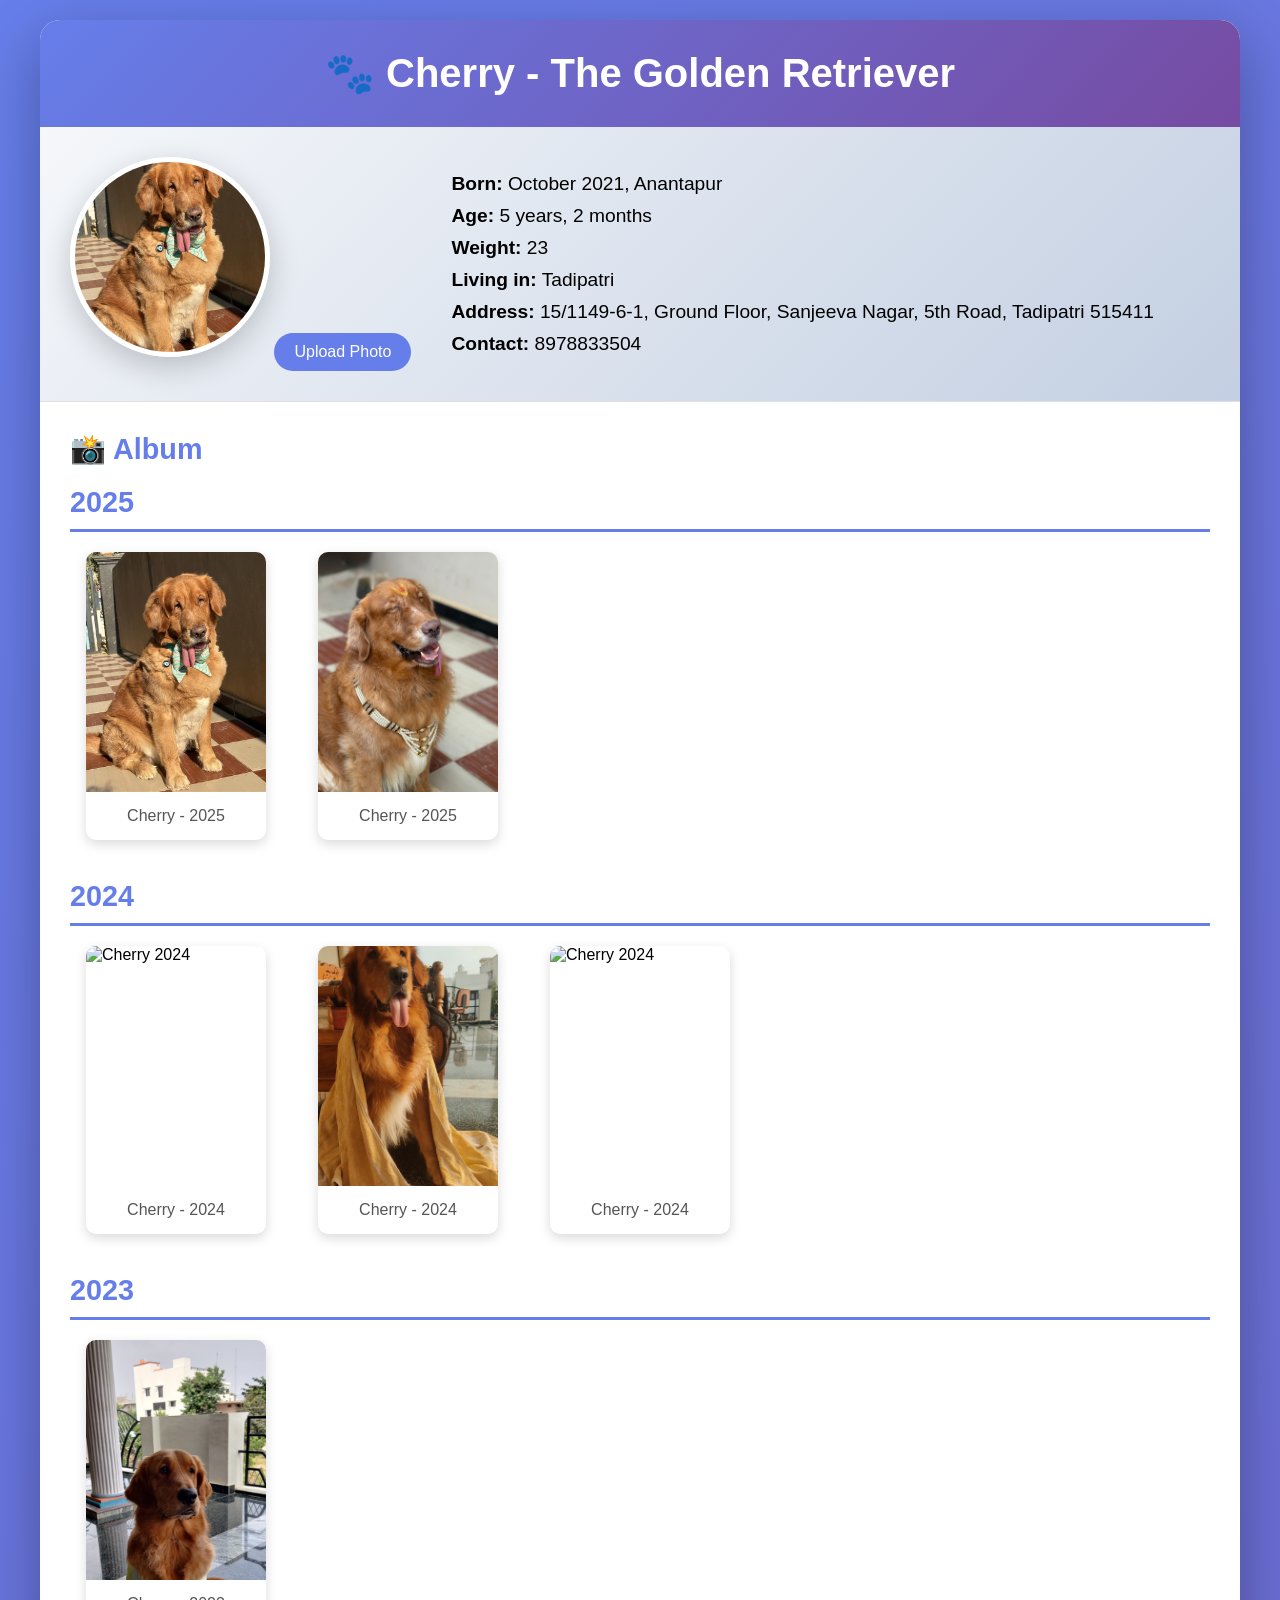
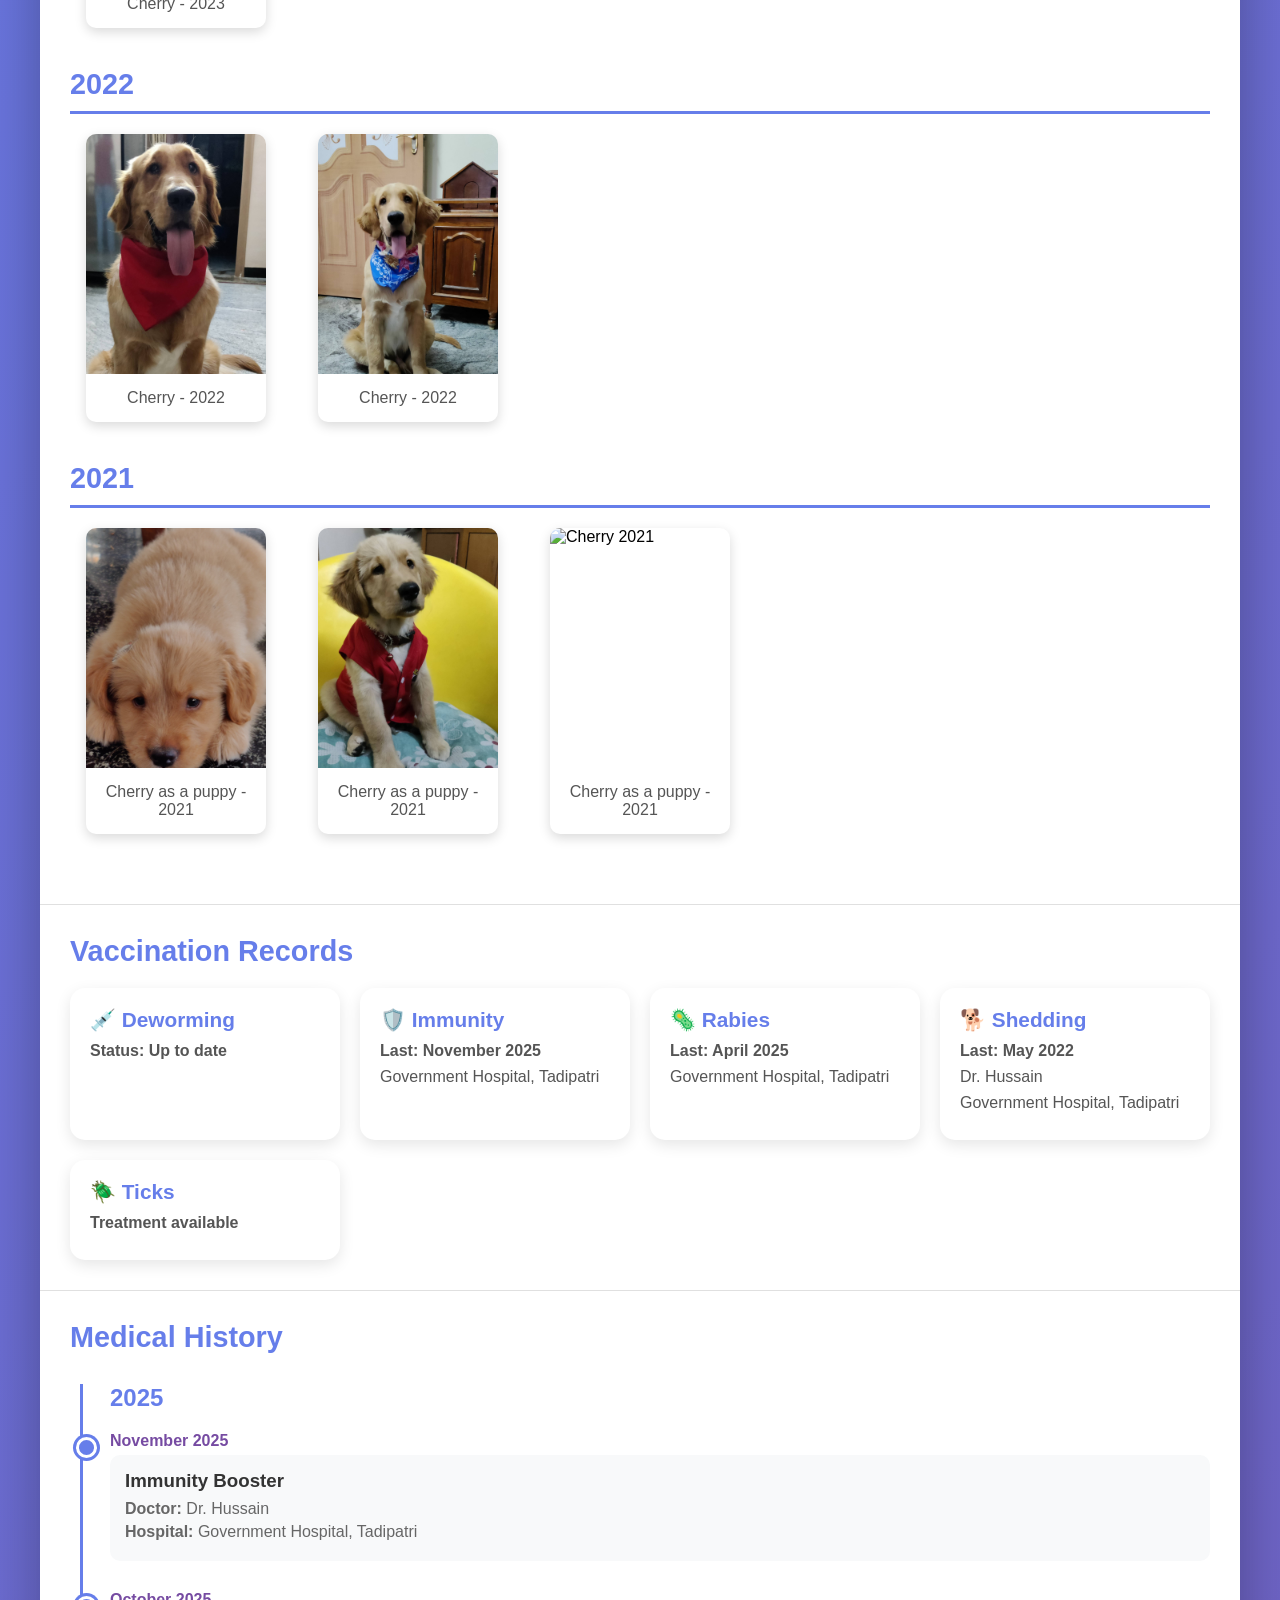
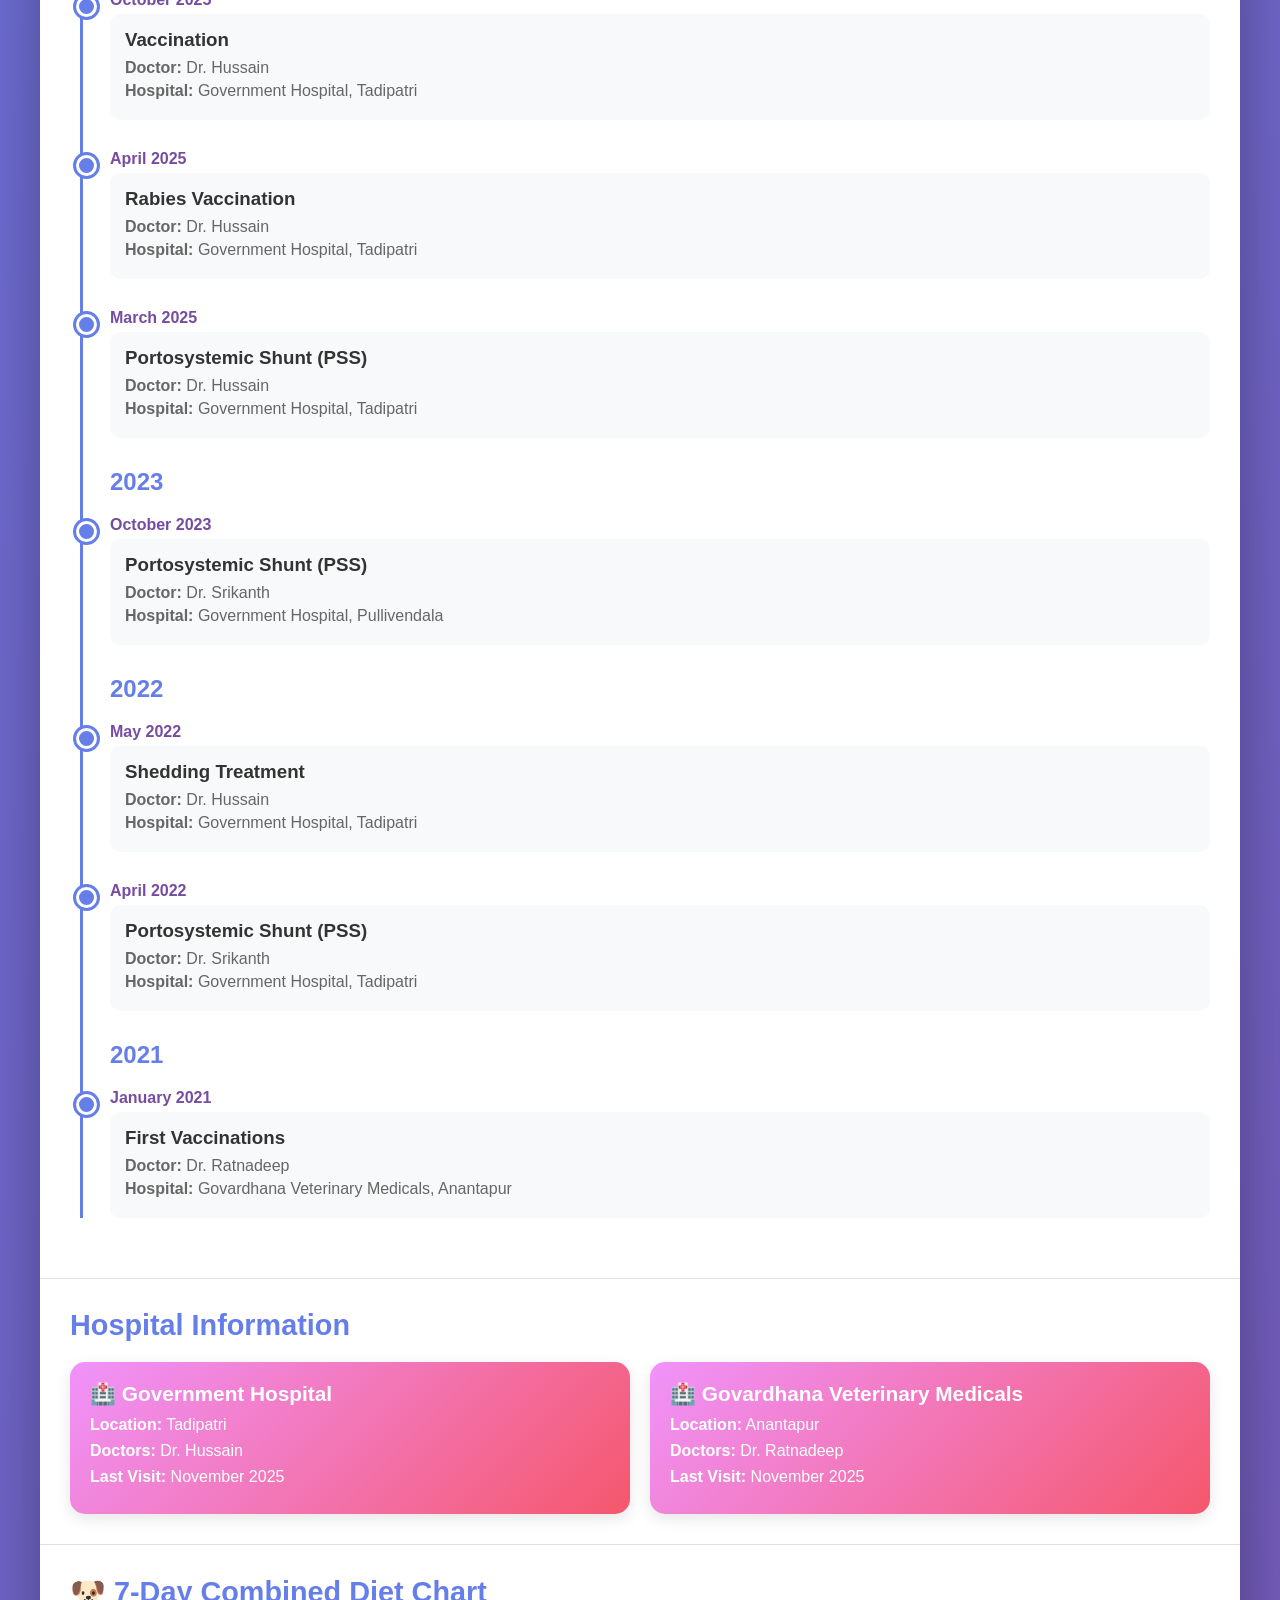
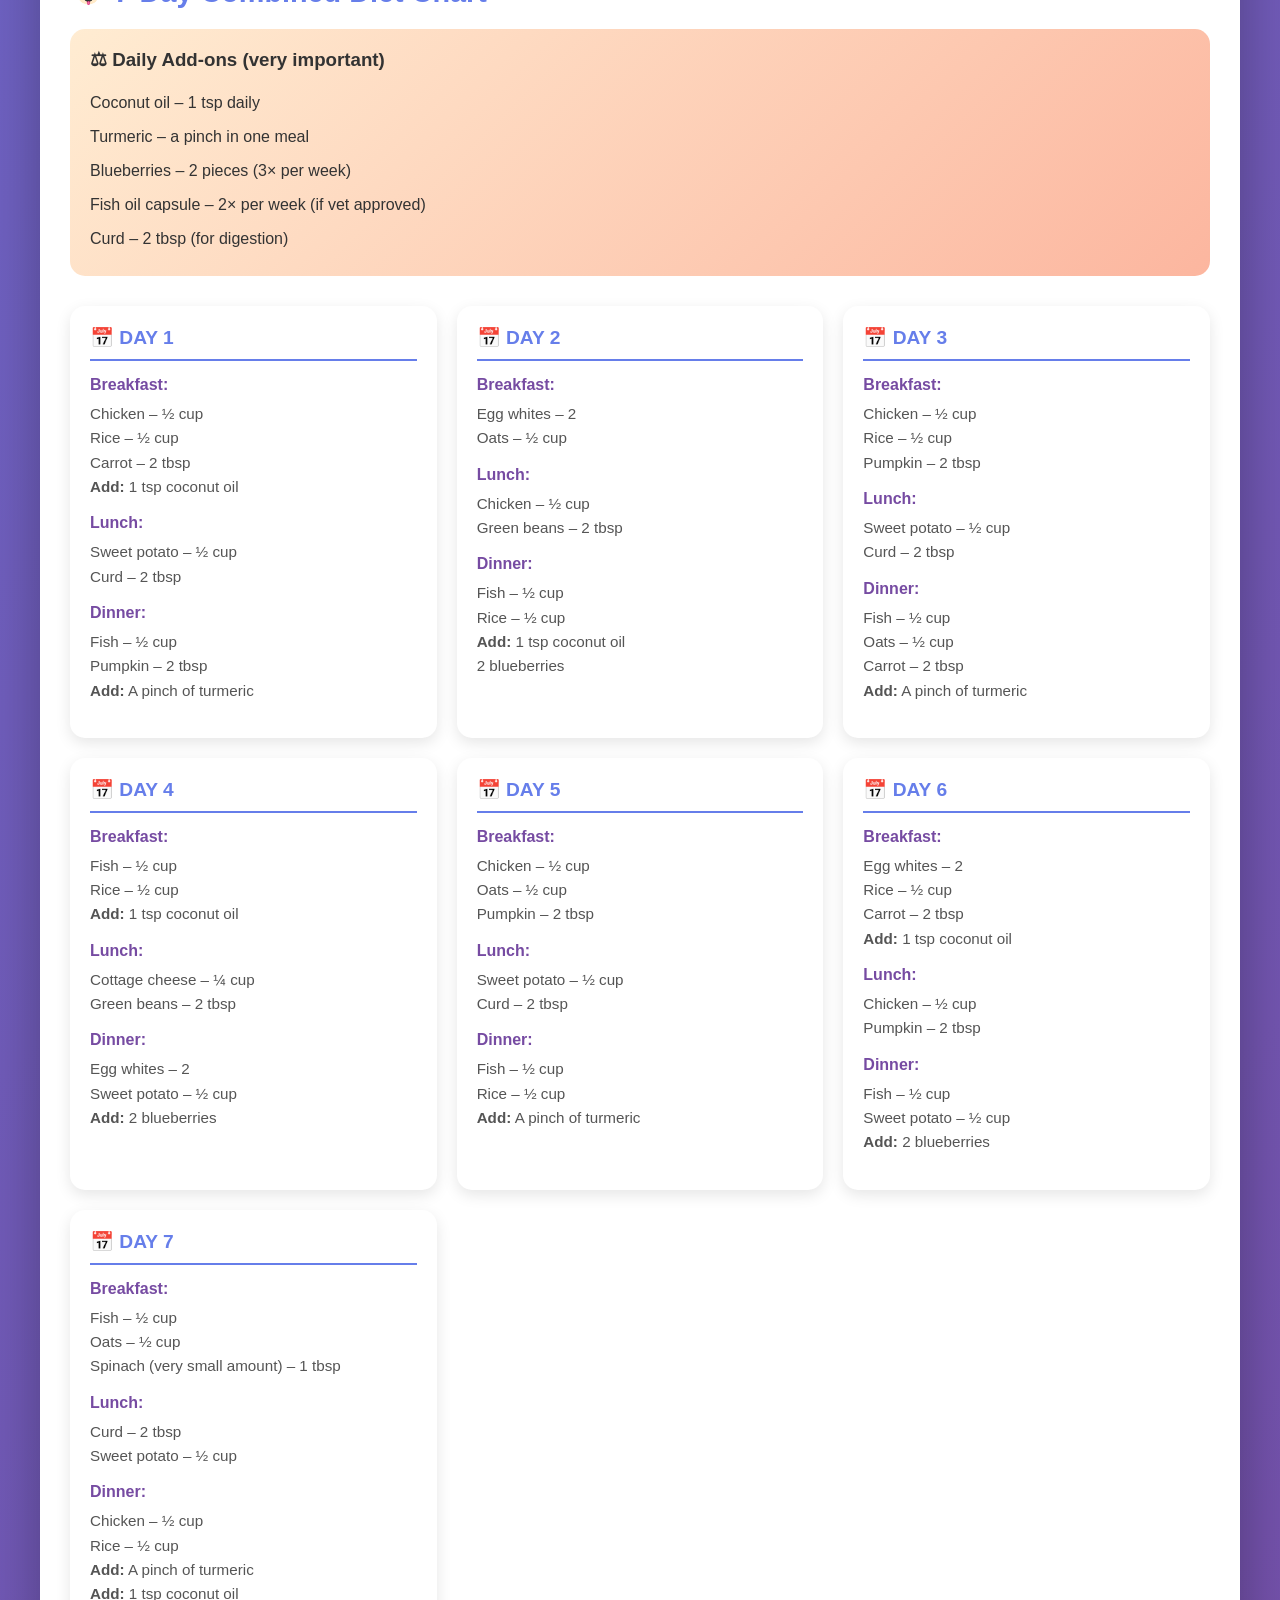
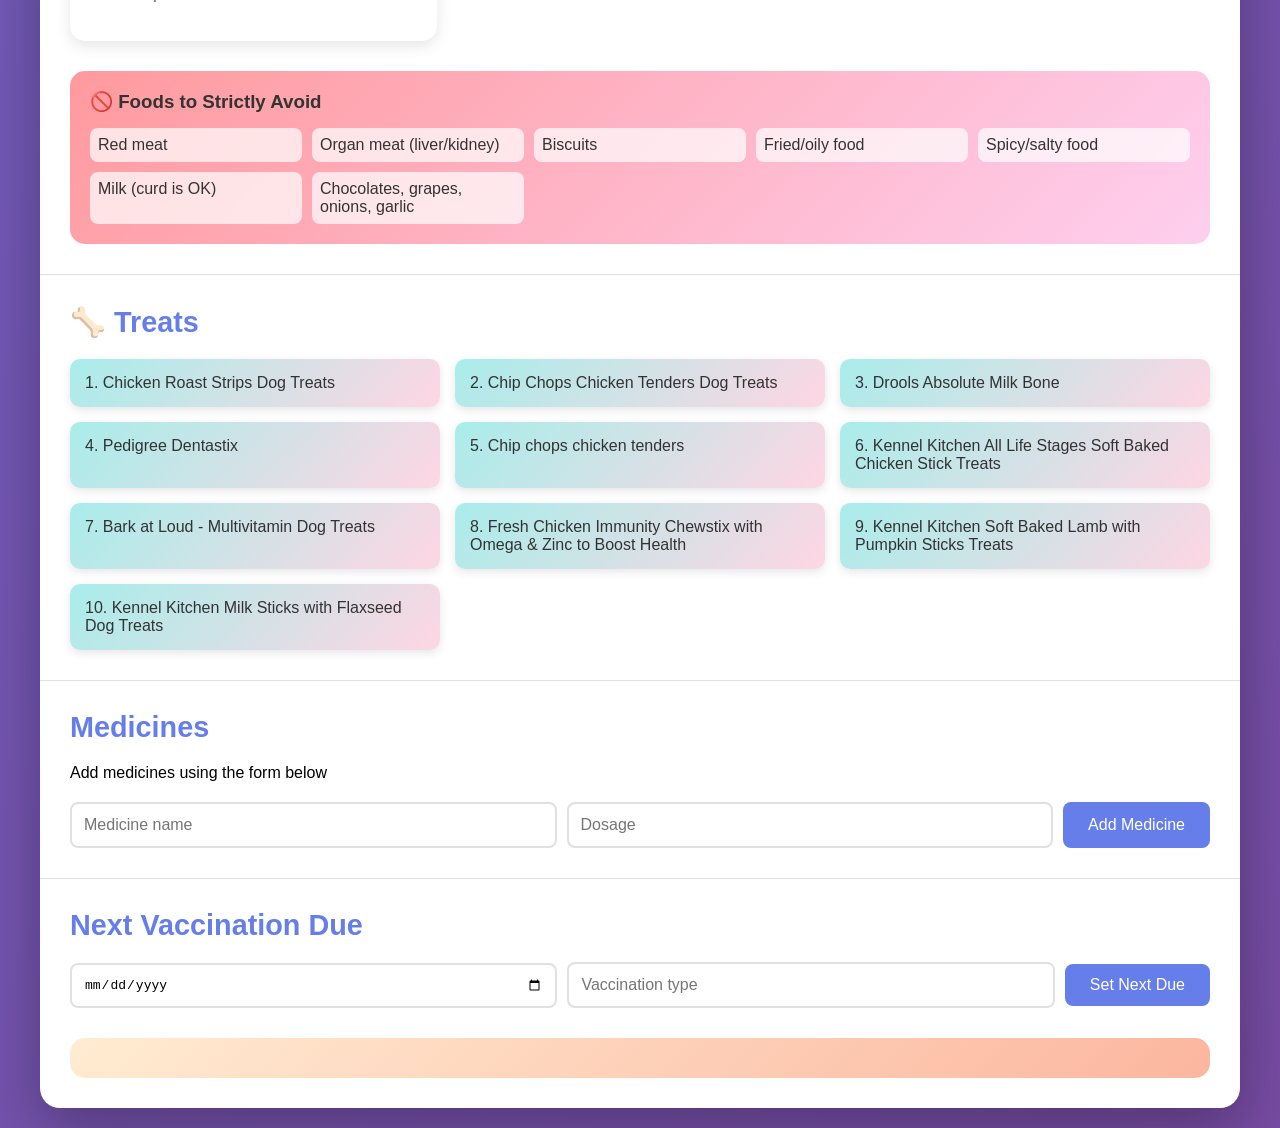
==== commit 9f910160: "Updates album photos" ====
--- a/index.html
+++ b/index.html
@@ -38,11 +38,11 @@
                 <h3 class="album-year-title">2025</h3>
                 <div class="photo-grid">
                     <div class="photo-item">
-                        <img src="album/2025/Image (5).jpg" alt="Cherry 2025">
+                        <img src="Album/2025/Image (5).jpg" alt="Cherry 2025">
                         <p class="photo-caption">Cherry - 2025</p>
                     </div>
                     <div class="photo-item">
-                        <img src="album/2025/Image (7).jpg" alt="Cherry 2025">
+                        <img src="Album/2025/Image (7).jpg" alt="Cherry 2025">
                         <p class="photo-caption">Cherry - 2025</p>
                     </div>
                 </div>
@@ -52,15 +52,15 @@
                 <h3 class="album-year-title">2024</h3>
                 <div class="photo-grid">
                     <div class="photo-item">
-                        <img src="album/2024/Image (7).jpg" alt="Cherry 2024">
+                        <img src="Album/2024/Image (12).jpg" alt="Cherry 2024">
                         <p class="photo-caption">Cherry - 2024</p>
                     </div>
                     <div class="photo-item">
-                        <img src="album/2024/Image (8).jpg" alt="Cherry 2024">
+                        <img src="Album/2024/Image (7).jpg" alt="Cherry 2024">
                         <p class="photo-caption">Cherry - 2024</p>
                     </div>
                     <div class="photo-item">
-                        <img src="album/2024/Image (12).jpg" alt="Cherry 2024">
+                        <img src="Album/2024/Image (8).jpg" alt="Cherry 2024">
                         <p class="photo-caption">Cherry - 2024</p>
                     </div>
                 </div>
@@ -70,7 +70,7 @@
                 <h3 class="album-year-title">2023</h3>
                 <div class="photo-grid">
                     <div class="photo-item">
-                        <img src="album/2023/Image (11).jpg" alt="Cherry 2023">
+                        <img src="Album/2023/Image (11).jpg" alt="Cherry 2023">
                         <p class="photo-caption">Cherry - 2023</p>
                     </div>
                 </div>
@@ -80,11 +80,11 @@
                 <h3 class="album-year-title">2022</h3>
                 <div class="photo-grid">
                     <div class="photo-item">
-                        <img src="album/2022/Image (13).jpg" alt="Cherry 2022">
+                        <img src="Album/2022/Image (13).jpg" alt="Cherry 2022">
                         <p class="photo-caption">Cherry - 2022</p>
                     </div>
                     <div class="photo-item">
-                        <img src="album/2022/Image (17).jpg" alt="Cherry 2022">
+                        <img src="Album/2022/Image (17).jpg" alt="Cherry 2022">
                         <p class="photo-caption">Cherry - 2022</p>
                     </div>
                 </div>
@@ -94,15 +94,15 @@
                 <h3 class="album-year-title">2021</h3>
                 <div class="photo-grid">
                     <div class="photo-item">
-                        <img src="album/2021/Image (14).jpg" alt="Cherry 2021">
+                        <img src="Album/2021/Image (14).jpg" alt="Cherry 2021">
                         <p class="photo-caption">Cherry as a puppy - 2021</p>
                     </div>
                     <div class="photo-item">
-                        <img src="album/2021/Image (15).jpg" alt="Cherry 2021">
+                        <img src="Album/2021/Image (15).jpg" alt="Cherry 2021">
                         <p class="photo-caption">Cherry as a puppy - 2021</p>
                     </div>
                     <div class="photo-item">
-                        <img src="album/2021/Image (16).jpg" alt="Cherry 2021">
+                        <img src="Album/2021/Image (16).jpg" alt="Cherry 2021">
                         <p class="photo-caption">Cherry as a puppy - 2021</p>
                     </div>
                 </div>
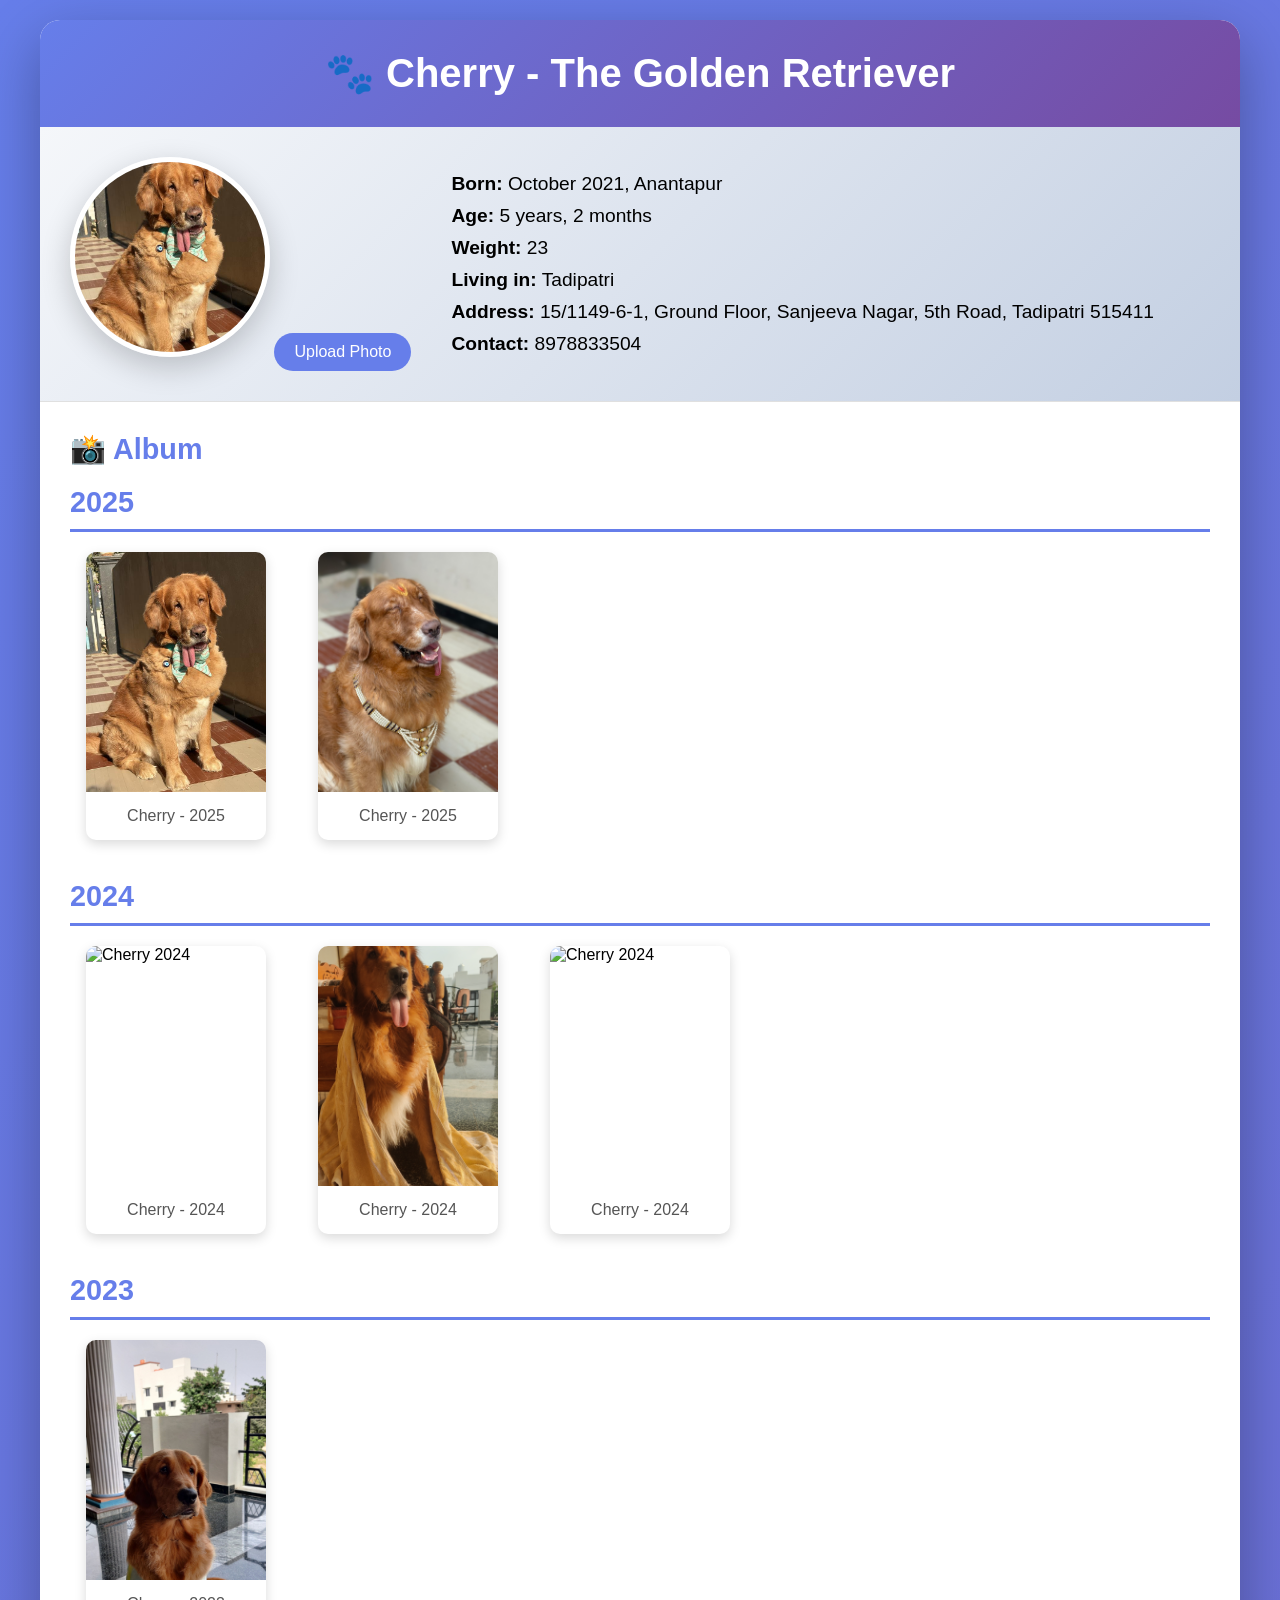
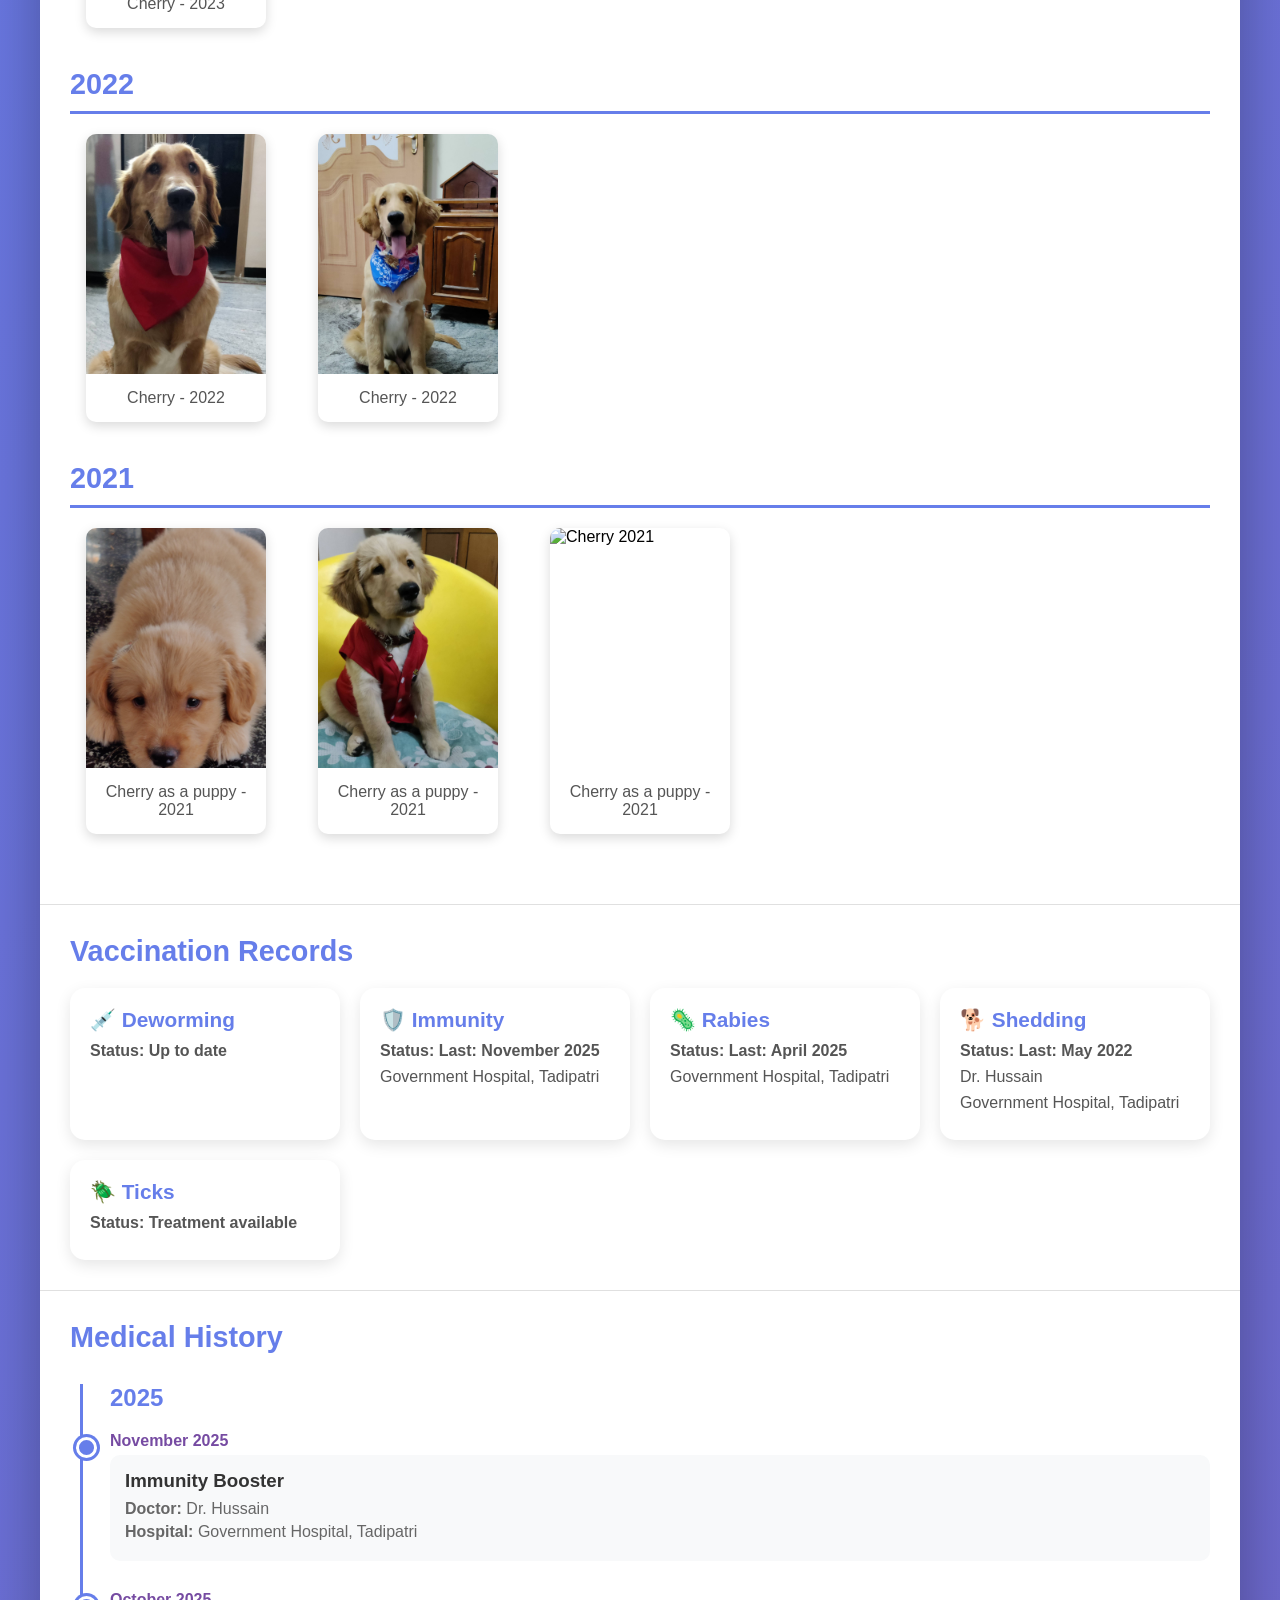
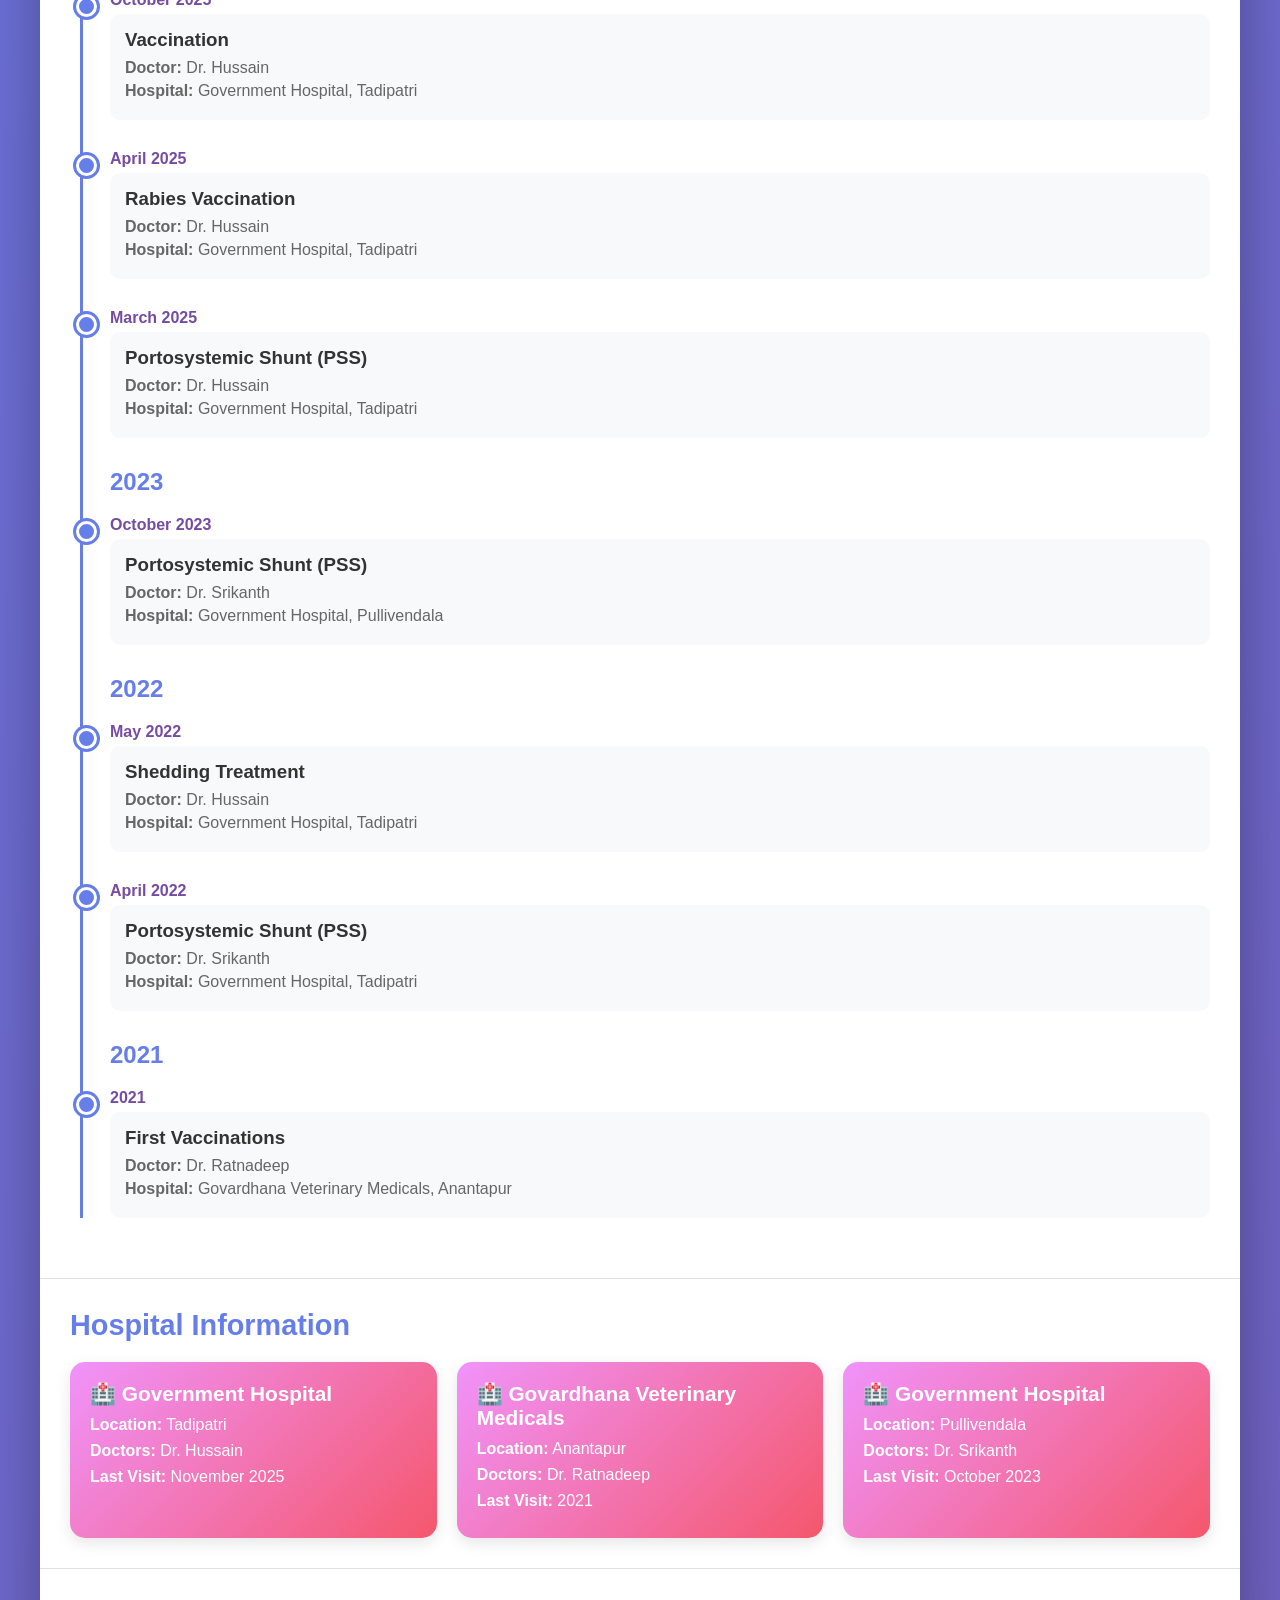
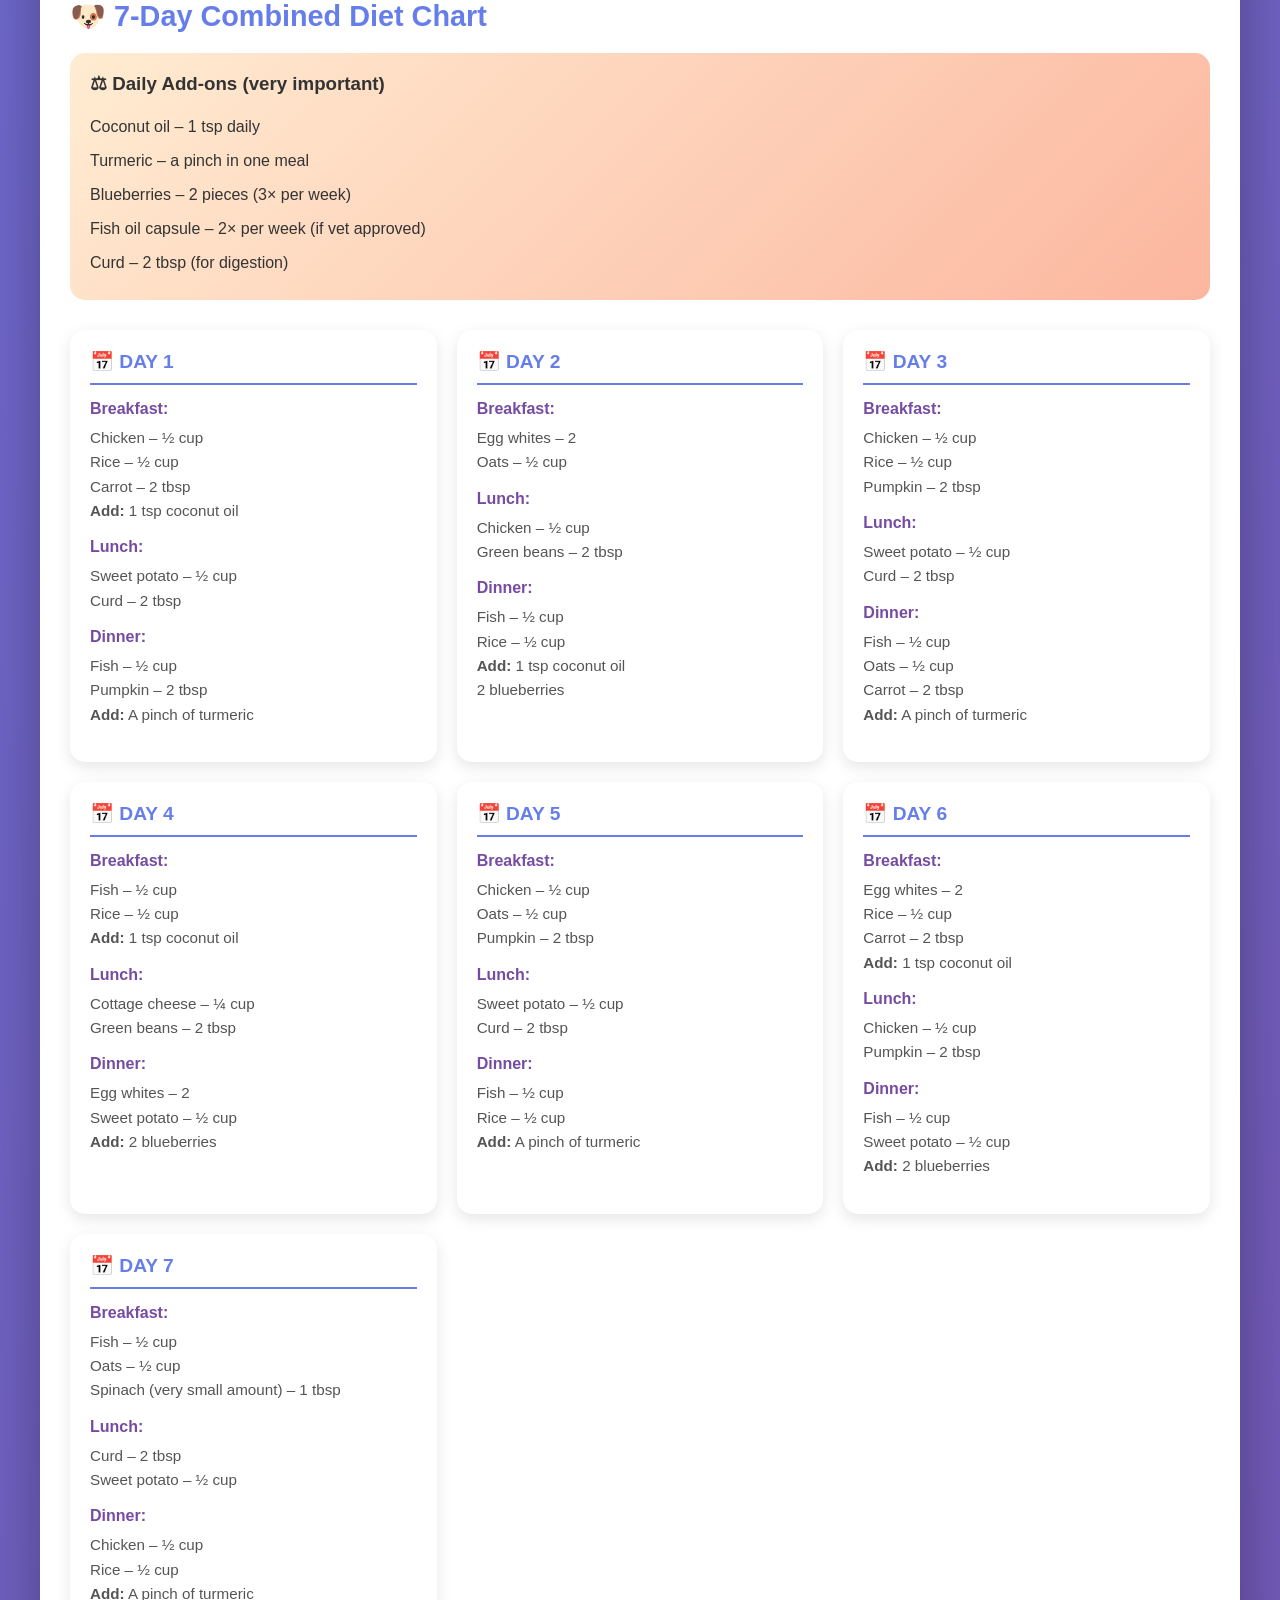
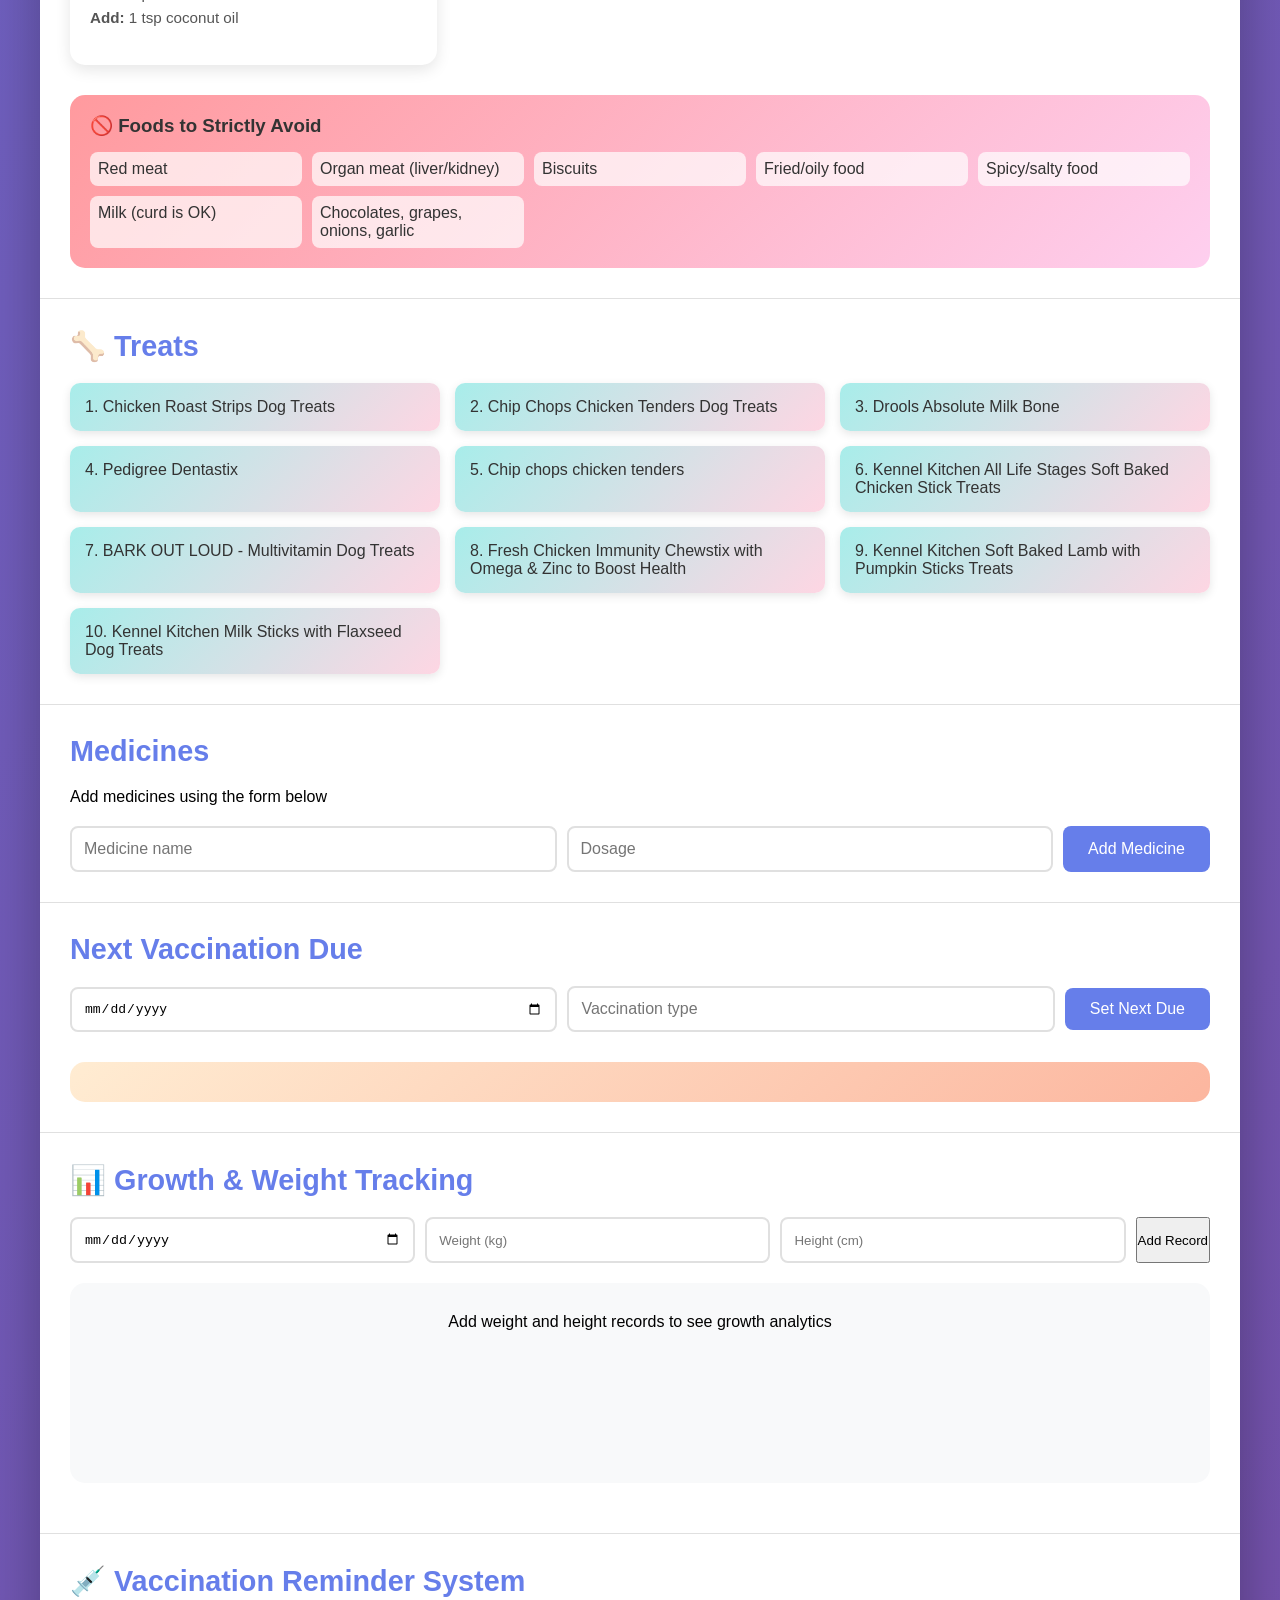
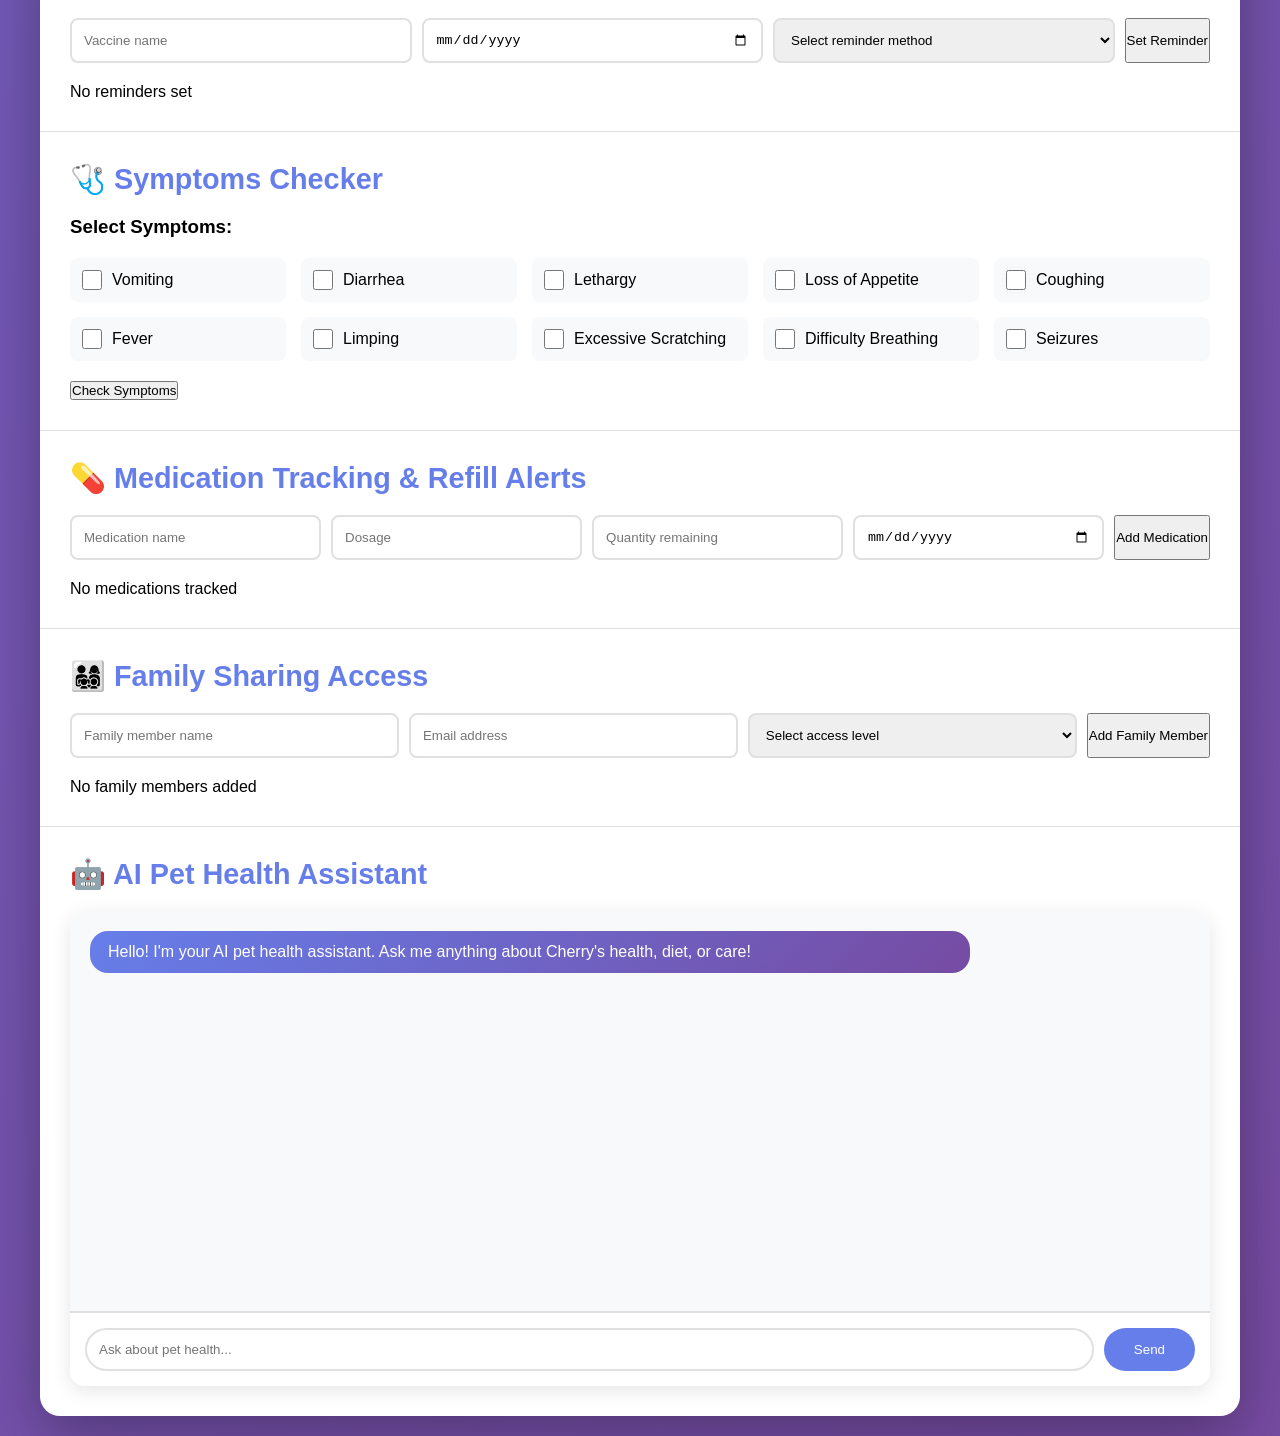
==== commit e207c027: "Add comprehensive pet website enhancements with proper project structure Features added: - Growth & " ====
--- a/index.html
+++ b/index.html
@@ -4,7 +4,7 @@
     <meta charset="UTF-8">
     <meta name="viewport" content="width=device-width, initial-scale=1.0">
     <title>Cherry - The Golden Retriever</title>
-    <link rel="stylesheet" href="styles.css">
+    <link rel="stylesheet" href="css/styles.css">
 </head>
 <body>
     <div class="container">
@@ -114,16 +114,20 @@
             <div class="card-grid">
                 <div class="card">
                     <h3>💉 Deworming</h3>
-                    <p class="status">Status: Up to date</p>
+                    <p class="status">Last: November 2025</p>
+                    <p class="doctor">Dr. Hussain</p>
+                    <p class="location">Government Hospital, Tadipatri</p>
                 </div>
                 <div class="card">
                     <h3>🛡️ Immunity</h3>
                     <p class="status">Last: November 2025</p>
+                    <p class="doctor">Dr. Hussain</p>
                     <p class="location">Government Hospital, Tadipatri</p>
                 </div>
                 <div class="card">
                     <h3>🦠 Rabies</h3>
                     <p class="status">Last: April 2025</p>
+                    <p class="doctor">Dr. Hussain</p>
                     <p class="location">Government Hospital, Tadipatri</p>
                 </div>
                 <div class="card">
@@ -134,7 +138,9 @@
                 </div>
                 <div class="card">
                     <h3>🪲 Ticks</h3>
-                    <p class="status">Treatment available</p>
+                    <p class="status">Last: October 2025</p>
+                    <p class="doctor">Dr. Hussain</p>
+                    <p class="location">Government Hospital, Tadipatri</p>
                 </div>
             </div>
         </section>
@@ -414,8 +420,107 @@
                 <div id="dueDisplay" class="due-display"></div>
             </div>
         </section>
+
+        <section class="growth-tracking">
+            <h2>📊 Growth & Weight Tracking</h2>
+            <div class="tracking-form">
+                <input type="date" id="trackingDate" placeholder="Date">
+                <input type="number" id="weightInput" placeholder="Weight (kg)" step="0.1">
+                <input type="number" id="heightInput" placeholder="Height (cm)" step="0.1">
+                <button onclick="addTracking()">Add Record</button>
+            </div>
+            <div id="trackingChart" class="tracking-chart">
+                <p>Add weight and height records to see growth analytics</p>
+            </div>
+            <div id="trackingList" class="tracking-list"></div>
+        </section>
+
+        <section class="vaccination-reminder">
+            <h2>💉 Vaccination Reminder System</h2>
+            <div class="reminder-form">
+                <input type="text" id="reminderVaccine" placeholder="Vaccine name">
+                <input type="date" id="reminderDate" placeholder="Due date">
+                <select id="reminderMethod">
+                    <option value="">Select reminder method</option>
+                    <option value="email">Email</option>
+                    <option value="sms">SMS</option>
+                    <option value="app">In-App Alert</option>
+                </select>
+                <button onclick="setReminder()">Set Reminder</button>
+            </div>
+            <div id="reminderList" class="reminder-list">
+                <p>No reminders set</p>
+            </div>
+        </section>
+
+        <section class="symptoms-checker">
+            <h2>🩺 Symptoms Checker</h2>
+            <div class="symptoms-form">
+                <h3>Select Symptoms:</h3>
+                <div class="symptoms-grid">
+                    <label><input type="checkbox" value="vomiting"> Vomiting</label>
+                    <label><input type="checkbox" value="diarrhea"> Diarrhea</label>
+                    <label><input type="checkbox" value="lethargy"> Lethargy</label>
+                    <label><input type="checkbox" value="loss-appetite"> Loss of Appetite</label>
+                    <label><input type="checkbox" value="coughing"> Coughing</label>
+                    <label><input type="checkbox" value="fever"> Fever</label>
+                    <label><input type="checkbox" value="limping"> Limping</label>
+                    <label><input type="checkbox" value="scratching"> Excessive Scratching</label>
+                    <label><input type="checkbox" value="breathing"> Difficulty Breathing</label>
+                    <label><input type="checkbox" value="seizures"> Seizures</label>
+                </div>
+                <button onclick="checkSymptoms()">Check Symptoms</button>
+            </div>
+            <div id="symptomsResult" class="symptoms-result"></div>
+        </section>
+
+        <section class="medication-tracking">
+            <h2>💊 Medication Tracking & Refill Alerts</h2>
+            <div class="medication-form">
+                <input type="text" id="medName" placeholder="Medication name">
+                <input type="text" id="medDosage" placeholder="Dosage">
+                <input type="number" id="medQuantity" placeholder="Quantity remaining">
+                <input type="date" id="medRefillDate" placeholder="Refill date">
+                <button onclick="addMedicationTracking()">Add Medication</button>
+            </div>
+            <div id="medicationTrackingList" class="medication-tracking-list">
+                <p>No medications tracked</p>
+            </div>
+        </section>
+
+        <section class="family-access">
+            <h2>👨‍👩‍👧‍👦 Family Sharing Access</h2>
+            <div class="family-form">
+                <input type="text" id="familyName" placeholder="Family member name">
+                <input type="email" id="familyEmail" placeholder="Email address">
+                <select id="familyRole">
+                    <option value="">Select access level</option>
+                    <option value="admin">Admin (Full Access)</option>
+                    <option value="editor">Editor (Can Edit)</option>
+                    <option value="viewer">Viewer (Read Only)</option>
+                </select>
+                <button onclick="addFamilyMember()">Add Family Member</button>
+            </div>
+            <div id="familyList" class="family-list">
+                <p>No family members added</p>
+            </div>
+        </section>
+
+        <section class="ai-chatbot">
+            <h2>🤖 AI Pet Health Assistant</h2>
+            <div class="chatbot-container">
+                <div id="chatMessages" class="chat-messages">
+                    <div class="bot-message">Hello! I'm your AI pet health assistant. Ask me anything about Cherry's health, diet, or care!</div>
+                </div>
+                <div class="chat-input-container">
+                    <input type="text" id="chatInput" placeholder="Ask about pet health..." onkeypress="if(event.key==='Enter') sendMessage()">
+                    <button onclick="sendMessage()">Send</button>
+                </div>
+            </div>
+        </section>
     </div>
 
-    <script src="script.js"></script>
+    <script src="js/data-loader.js"></script>
+    <script src="js/script.js"></script>
 </body>
 </html>
--- a/css/styles.css
+++ b/css/styles.css
@@ -0,0 +1,769 @@
+* {
+    margin: 0;
+    padding: 0;
+    box-sizing: border-box;
+}
+
+body {
+    font-family: 'Segoe UI', Tahoma, Geneva, Verdana, sans-serif;
+    background: linear-gradient(135deg, #667eea 0%, #764ba2 100%);
+    min-height: 100vh;
+    padding: 20px;
+}
+
+.container {
+    max-width: 1200px;
+    margin: 0 auto;
+    background: white;
+    border-radius: 20px;
+    box-shadow: 0 20px 60px rgba(0, 0, 0, 0.3);
+    overflow: hidden;
+}
+
+header {
+    background: linear-gradient(135deg, #667eea 0%, #764ba2 100%);
+    color: white;
+    padding: 30px;
+    text-align: center;
+}
+
+header h1 {
+    font-size: 2.5em;
+    font-weight: 600;
+}
+
+section {
+    padding: 30px;
+    border-bottom: 1px solid #e0e0e0;
+}
+
+section:last-child {
+    border-bottom: none;
+}
+
+h2 {
+    color: #667eea;
+    margin-bottom: 20px;
+    font-size: 1.8em;
+}
+
+.pet-profile {
+    background: linear-gradient(135deg, #f5f7fa 0%, #c3cfe2 100%);
+}
+
+.profile-header {
+    display: flex;
+    gap: 40px;
+    align-items: center;
+    flex-wrap: wrap;
+}
+
+.pet-image {
+    text-align: center;
+}
+
+.pet-image img {
+    width: 200px;
+    height: 200px;
+    border-radius: 50%;
+    object-fit: cover;
+    border: 5px solid white;
+    box-shadow: 0 10px 30px rgba(0, 0, 0, 0.2);
+}
+
+#imageUpload {
+    display: none;
+}
+
+.upload-btn {
+    display: inline-block;
+    margin-top: 15px;
+    padding: 10px 20px;
+    background: #667eea;
+    color: white;
+    border-radius: 25px;
+    cursor: pointer;
+    transition: all 0.3s;
+}
+
+.upload-btn:hover {
+    background: #764ba2;
+    transform: translateY(-2px);
+}
+
+.pet-basic-info {
+    flex: 1;
+}
+
+.pet-basic-info p {
+    font-size: 1.2em;
+    margin: 10px 0;
+}
+
+.card-grid {
+    display: grid;
+    grid-template-columns: repeat(auto-fit, minmax(250px, 1fr));
+    gap: 20px;
+}
+
+.card {
+    background: white;
+    padding: 20px;
+    border-radius: 15px;
+    box-shadow: 0 5px 15px rgba(0, 0, 0, 0.1);
+    transition: transform 0.3s, box-shadow 0.3s;
+}
+
+.card:hover {
+    transform: translateY(-5px);
+    box-shadow: 0 10px 25px rgba(0, 0, 0, 0.15);
+}
+
+.card h3 {
+    color: #667eea;
+    margin-bottom: 10px;
+    font-size: 1.3em;
+}
+
+.card p {
+    margin: 8px 0;
+    color: #555;
+}
+
+.status {
+    font-weight: 600;
+    color: #28a745;
+}
+
+.timeline {
+    position: relative;
+    padding-left: 40px;
+}
+
+.timeline::before {
+    content: '';
+    position: absolute;
+    left: 10px;
+    top: 0;
+    bottom: 0;
+    width: 3px;
+    background: #667eea;
+}
+
+.year-title {
+    color: #667eea;
+    font-size: 1.5em;
+    margin: 30px 0 20px -40px;
+    padding-left: 40px;
+    font-weight: 700;
+}
+
+.timeline-item {
+    position: relative;
+    margin-bottom: 30px;
+}
+
+.timeline-item::before {
+    content: '';
+    position: absolute;
+    left: -34px;
+    top: 5px;
+    width: 15px;
+    height: 15px;
+    border-radius: 50%;
+    background: #667eea;
+    border: 3px solid white;
+    box-shadow: 0 0 0 3px #667eea;
+}
+
+.timeline-date {
+    font-weight: 600;
+    color: #764ba2;
+    margin-bottom: 5px;
+}
+
+.timeline-content {
+    background: #f8f9fa;
+    padding: 15px;
+    border-radius: 10px;
+}
+
+.timeline-content h3 {
+    color: #333;
+    margin-bottom: 8px;
+}
+
+.timeline-content p {
+    margin: 5px 0;
+    color: #666;
+}
+
+.hospital-card {
+    background: linear-gradient(135deg, #f093fb 0%, #f5576c 100%);
+    color: white;
+}
+
+.hospital-card h3,
+.hospital-card p {
+    color: white;
+}
+
+.daily-addons {
+    background: linear-gradient(135deg, #ffecd2 0%, #fcb69f 100%);
+    padding: 20px;
+    border-radius: 15px;
+    margin-bottom: 30px;
+}
+
+.daily-addons h3 {
+    color: #333;
+    margin-bottom: 15px;
+}
+
+.daily-addons ul {
+    list-style: none;
+    padding-left: 0;
+}
+
+.daily-addons li {
+    padding: 8px 0;
+    color: #333;
+    font-weight: 500;
+}
+
+.diet-grid {
+    display: grid;
+    grid-template-columns: repeat(auto-fit, minmax(280px, 1fr));
+    gap: 20px;
+    margin-bottom: 30px;
+}
+
+.day-card {
+    background: white;
+    padding: 20px;
+    border-radius: 15px;
+    box-shadow: 0 5px 15px rgba(0, 0, 0, 0.1);
+    transition: transform 0.3s;
+}
+
+.day-card:hover {
+    transform: translateY(-5px);
+}
+
+.day-card h3 {
+    color: #667eea;
+    margin-bottom: 15px;
+    font-size: 1.2em;
+    border-bottom: 2px solid #667eea;
+    padding-bottom: 10px;
+}
+
+.meal {
+    margin-bottom: 15px;
+}
+
+.meal h4 {
+    color: #764ba2;
+    margin-bottom: 8px;
+    font-size: 1em;
+}
+
+.meal p {
+    color: #555;
+    line-height: 1.6;
+    font-size: 0.95em;
+}
+
+.avoid-foods {
+    background: linear-gradient(135deg, #ff9a9e 0%, #fecfef 100%);
+    padding: 20px;
+    border-radius: 15px;
+}
+
+.avoid-foods h3 {
+    color: #333;
+    margin-bottom: 15px;
+}
+
+.avoid-foods ul {
+    list-style: none;
+    padding-left: 0;
+    display: grid;
+    grid-template-columns: repeat(auto-fit, minmax(200px, 1fr));
+    gap: 10px;
+}
+
+.avoid-foods li {
+    padding: 8px;
+    background: rgba(255, 255, 255, 0.7);
+    border-radius: 8px;
+    color: #333;
+    font-weight: 500;
+}
+
+.treats-grid {
+    display: grid;
+    grid-template-columns: repeat(auto-fit, minmax(300px, 1fr));
+    gap: 15px;
+}
+
+.treat-item {
+    background: linear-gradient(135deg, #a8edea 0%, #fed6e3 100%);
+    padding: 15px;
+    border-radius: 10px;
+    color: #333;
+    font-weight: 500;
+    box-shadow: 0 3px 10px rgba(0, 0, 0, 0.1);
+    transition: transform 0.3s;
+}
+
+.treat-item:hover {
+    transform: translateY(-3px);
+    box-shadow: 0 5px 15px rgba(0, 0, 0, 0.15);
+}
+
+.album-year {
+    margin-bottom: 40px;
+}
+
+.album-year-title {
+    color: #667eea;
+    font-size: 1.8em;
+    margin-bottom: 20px;
+    padding-bottom: 10px;
+    border-bottom: 3px solid #667eea;
+}
+
+.photo-grid {
+    display: grid;
+    grid-template-columns: repeat(auto-fill, minmax(180px, 1fr));
+    gap: 20px;
+    justify-items: center;
+}
+
+.photo-item {
+    background: white;
+    border-radius: 10px;
+    overflow: hidden;
+    box-shadow: 0 4px 12px rgba(0, 0, 0, 0.15);
+    transition: transform 0.3s, box-shadow 0.3s;
+    width: 180px;
+}
+
+.photo-item:hover {
+    transform: scale(1.05);
+    box-shadow: 0 8px 20px rgba(0, 0, 0, 0.25);
+}
+
+.photo-item img {
+    width: 180px;
+    height: 240px;
+    object-fit: cover;
+    object-position: center 25%;
+    display: block;
+}
+
+.photo-caption {
+    padding: 15px;
+    text-align: center;
+    color: #555;
+    font-weight: 500;
+}
+
+.remove-btn {
+    background: #f5576c;
+    color: white;
+    border: none;
+    padding: 5px 10px;
+    border-radius: 5px;
+    cursor: pointer;
+    font-size: 0.9em;
+}
+
+.remove-btn:hover {
+    background: #d63447;
+}
+
+.add-diet-form,
+.add-medicine-form {
+    display: flex;
+    gap: 10px;
+    flex-wrap: wrap;
+    margin-top: 20px;
+}
+
+.add-diet-form input,
+.add-medicine-form input,
+.due-container input {
+    flex: 1;
+    min-width: 200px;
+    padding: 12px;
+    border: 2px solid #e0e0e0;
+    border-radius: 8px;
+    font-size: 1em;
+}
+
+.add-diet-form button,
+.add-medicine-form button,
+.due-container button {
+    padding: 12px 25px;
+    background: #667eea;
+    color: white;
+    border: none;
+    border-radius: 8px;
+    cursor: pointer;
+    font-size: 1em;
+    transition: all 0.3s;
+}
+
+.add-diet-form button:hover,
+.add-medicine-form button:hover,
+.due-container button:hover {
+    background: #764ba2;
+    transform: translateY(-2px);
+}
+
+.medicine-list {
+    display: grid;
+    grid-template-columns: repeat(auto-fit, minmax(250px, 1fr));
+    gap: 15px;
+    margin-bottom: 20px;
+}
+
+.medicine-item {
+    background: #f8f9fa;
+    padding: 15px;
+    border-radius: 10px;
+    border-left: 4px solid #667eea;
+}
+
+.medicine-item h4 {
+    color: #667eea;
+    margin-bottom: 5px;
+}
+
+.due-container {
+    display: flex;
+    gap: 10px;
+    flex-wrap: wrap;
+    align-items: center;
+}
+
+.due-display {
+    width: 100%;
+    margin-top: 20px;
+    padding: 20px;
+    background: linear-gradient(135deg, #ffecd2 0%, #fcb69f 100%);
+    border-radius: 15px;
+    font-size: 1.2em;
+    font-weight: 600;
+    text-align: center;
+    color: #333;
+}
+
+@media (max-width: 768px) {
+    .profile-header {
+        flex-direction: column;
+        text-align: center;
+    }
+    
+    header h1 {
+        font-size: 1.8em;
+    }
+    
+    .card-grid,
+    .diet-container {
+        grid-template-columns: 1fr;
+    }
+}
+
+
+/* Growth Tracking */
+.tracking-form {
+    display: flex;
+    gap: 10px;
+    flex-wrap: wrap;
+    margin-bottom: 20px;
+}
+
+.tracking-form input {
+    flex: 1;
+    min-width: 150px;
+    padding: 12px;
+    border: 2px solid #e0e0e0;
+    border-radius: 8px;
+}
+
+.tracking-chart {
+    background: #f8f9fa;
+    padding: 30px;
+    border-radius: 15px;
+    margin-bottom: 20px;
+    text-align: center;
+    min-height: 200px;
+}
+
+.tracking-list {
+    display: grid;
+    grid-template-columns: repeat(auto-fit, minmax(200px, 1fr));
+    gap: 15px;
+}
+
+.tracking-item {
+    background: white;
+    padding: 15px;
+    border-radius: 10px;
+    border-left: 4px solid #667eea;
+    box-shadow: 0 2px 8px rgba(0, 0, 0, 0.1);
+}
+
+/* Vaccination Reminder */
+.reminder-form {
+    display: flex;
+    gap: 10px;
+    flex-wrap: wrap;
+    margin-bottom: 20px;
+}
+
+.reminder-form input,
+.reminder-form select {
+    flex: 1;
+    min-width: 150px;
+    padding: 12px;
+    border: 2px solid #e0e0e0;
+    border-radius: 8px;
+}
+
+.reminder-list {
+    display: grid;
+    gap: 15px;
+}
+
+.reminder-item {
+    background: linear-gradient(135deg, #ffecd2 0%, #fcb69f 100%);
+    padding: 20px;
+    border-radius: 10px;
+    display: flex;
+    justify-content: space-between;
+    align-items: center;
+}
+
+.reminder-item.overdue {
+    background: linear-gradient(135deg, #ff9a9e 0%, #fecfef 100%);
+}
+
+.reminder-item.upcoming {
+    background: linear-gradient(135deg, #a8edea 0%, #fed6e3 100%);
+}
+
+/* Symptoms Checker */
+.symptoms-grid {
+    display: grid;
+    grid-template-columns: repeat(auto-fit, minmax(200px, 1fr));
+    gap: 15px;
+    margin: 20px 0;
+}
+
+.symptoms-grid label {
+    display: flex;
+    align-items: center;
+    gap: 10px;
+    padding: 12px;
+    background: #f8f9fa;
+    border-radius: 8px;
+    cursor: pointer;
+    transition: all 0.3s;
+}
+
+.symptoms-grid label:hover {
+    background: #e9ecef;
+    transform: translateX(5px);
+}
+
+.symptoms-grid input[type="checkbox"] {
+    width: 20px;
+    height: 20px;
+    cursor: pointer;
+}
+
+.symptoms-result {
+    margin-top: 20px;
+    padding: 20px;
+    border-radius: 15px;
+    display: none;
+}
+
+.symptoms-result.show {
+    display: block;
+}
+
+.symptoms-result.low {
+    background: linear-gradient(135deg, #a8edea 0%, #fed6e3 100%);
+}
+
+.symptoms-result.medium {
+    background: linear-gradient(135deg, #ffecd2 0%, #fcb69f 100%);
+}
+
+.symptoms-result.high {
+    background: linear-gradient(135deg, #ff9a9e 0%, #fecfef 100%);
+}
+
+.symptoms-result h3 {
+    margin-bottom: 15px;
+    color: #333;
+}
+
+/* Medication Tracking */
+.medication-form {
+    display: flex;
+    gap: 10px;
+    flex-wrap: wrap;
+    margin-bottom: 20px;
+}
+
+.medication-form input {
+    flex: 1;
+    min-width: 150px;
+    padding: 12px;
+    border: 2px solid #e0e0e0;
+    border-radius: 8px;
+}
+
+.medication-tracking-list {
+    display: grid;
+    gap: 15px;
+}
+
+.medication-tracking-item {
+    background: white;
+    padding: 20px;
+    border-radius: 10px;
+    border-left: 4px solid #667eea;
+    box-shadow: 0 3px 10px rgba(0, 0, 0, 0.1);
+}
+
+.medication-tracking-item.low-stock {
+    border-left-color: #f5576c;
+    background: #fff5f5;
+}
+
+/* Family Access */
+.family-form {
+    display: flex;
+    gap: 10px;
+    flex-wrap: wrap;
+    margin-bottom: 20px;
+}
+
+.family-form input,
+.family-form select {
+    flex: 1;
+    min-width: 150px;
+    padding: 12px;
+    border: 2px solid #e0e0e0;
+    border-radius: 8px;
+}
+
+.family-list {
+    display: grid;
+    gap: 15px;
+}
+
+.family-member {
+    background: white;
+    padding: 20px;
+    border-radius: 10px;
+    box-shadow: 0 3px 10px rgba(0, 0, 0, 0.1);
+    display: flex;
+    justify-content: space-between;
+    align-items: center;
+}
+
+.family-member .role {
+    padding: 5px 15px;
+    border-radius: 20px;
+    font-size: 0.9em;
+    font-weight: 600;
+}
+
+.family-member .role.admin {
+    background: #667eea;
+    color: white;
+}
+
+.family-member .role.editor {
+    background: #ffecd2;
+    color: #333;
+}
+
+.family-member .role.viewer {
+    background: #e9ecef;
+    color: #555;
+}
+
+/* AI Chatbot */
+.chatbot-container {
+    background: white;
+    border-radius: 15px;
+    box-shadow: 0 5px 20px rgba(0, 0, 0, 0.1);
+    overflow: hidden;
+}
+
+.chat-messages {
+    height: 400px;
+    overflow-y: auto;
+    padding: 20px;
+    background: #f8f9fa;
+}
+
+.bot-message,
+.user-message {
+    padding: 12px 18px;
+    border-radius: 18px;
+    margin-bottom: 12px;
+    max-width: 80%;
+    word-wrap: break-word;
+}
+
+.bot-message {
+    background: linear-gradient(135deg, #667eea 0%, #764ba2 100%);
+    color: white;
+    margin-right: auto;
+}
+
+.user-message {
+    background: #e9ecef;
+    color: #333;
+    margin-left: auto;
+    text-align: right;
+}
+
+.chat-input-container {
+    display: flex;
+    padding: 15px;
+    background: white;
+    border-top: 2px solid #e0e0e0;
+}
+
+.chat-input-container input {
+    flex: 1;
+    padding: 12px;
+    border: 2px solid #e0e0e0;
+    border-radius: 25px;
+    margin-right: 10px;
+}
+
+.chat-input-container button {
+    padding: 12px 30px;
+    background: #667eea;
+    color: white;
+    border: none;
+    border-radius: 25px;
+    cursor: pointer;
+    transition: all 0.3s;
+}
+
+.chat-input-container button:hover {
+    background: #764ba2;
+}
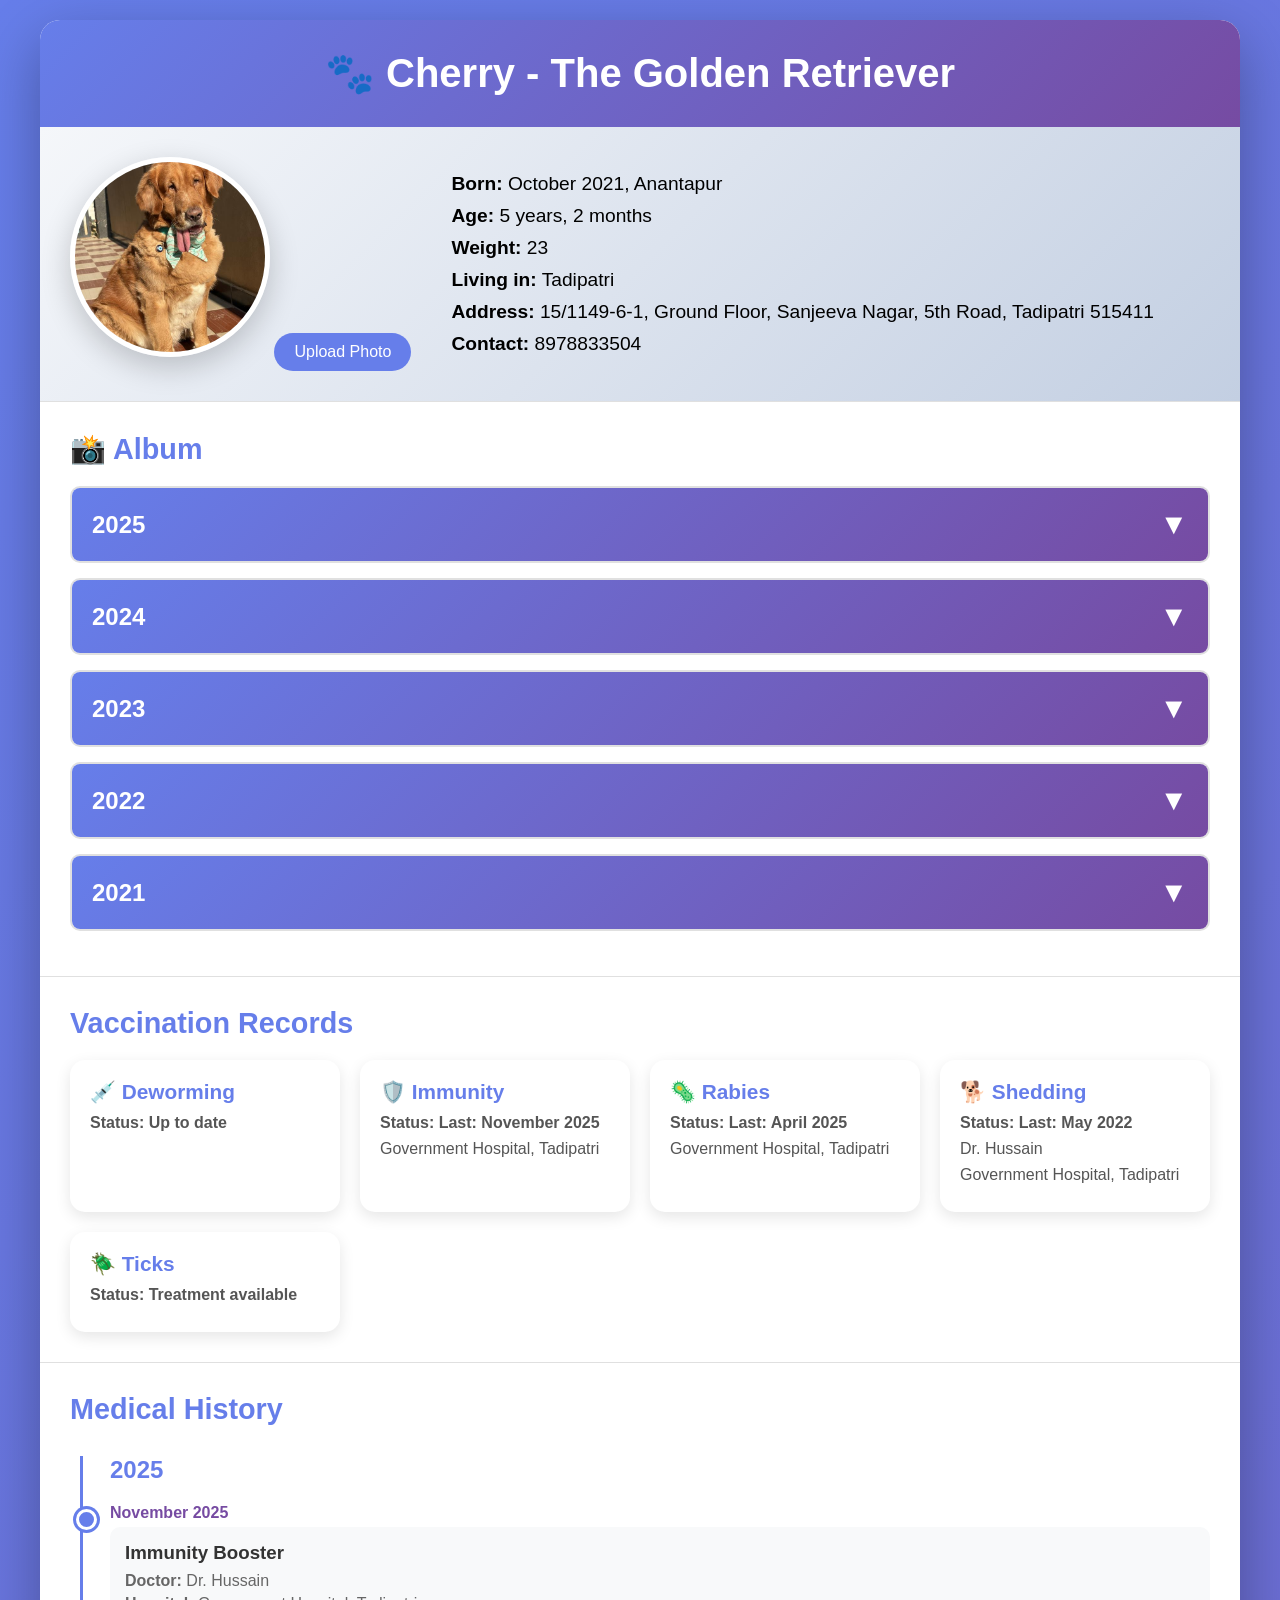
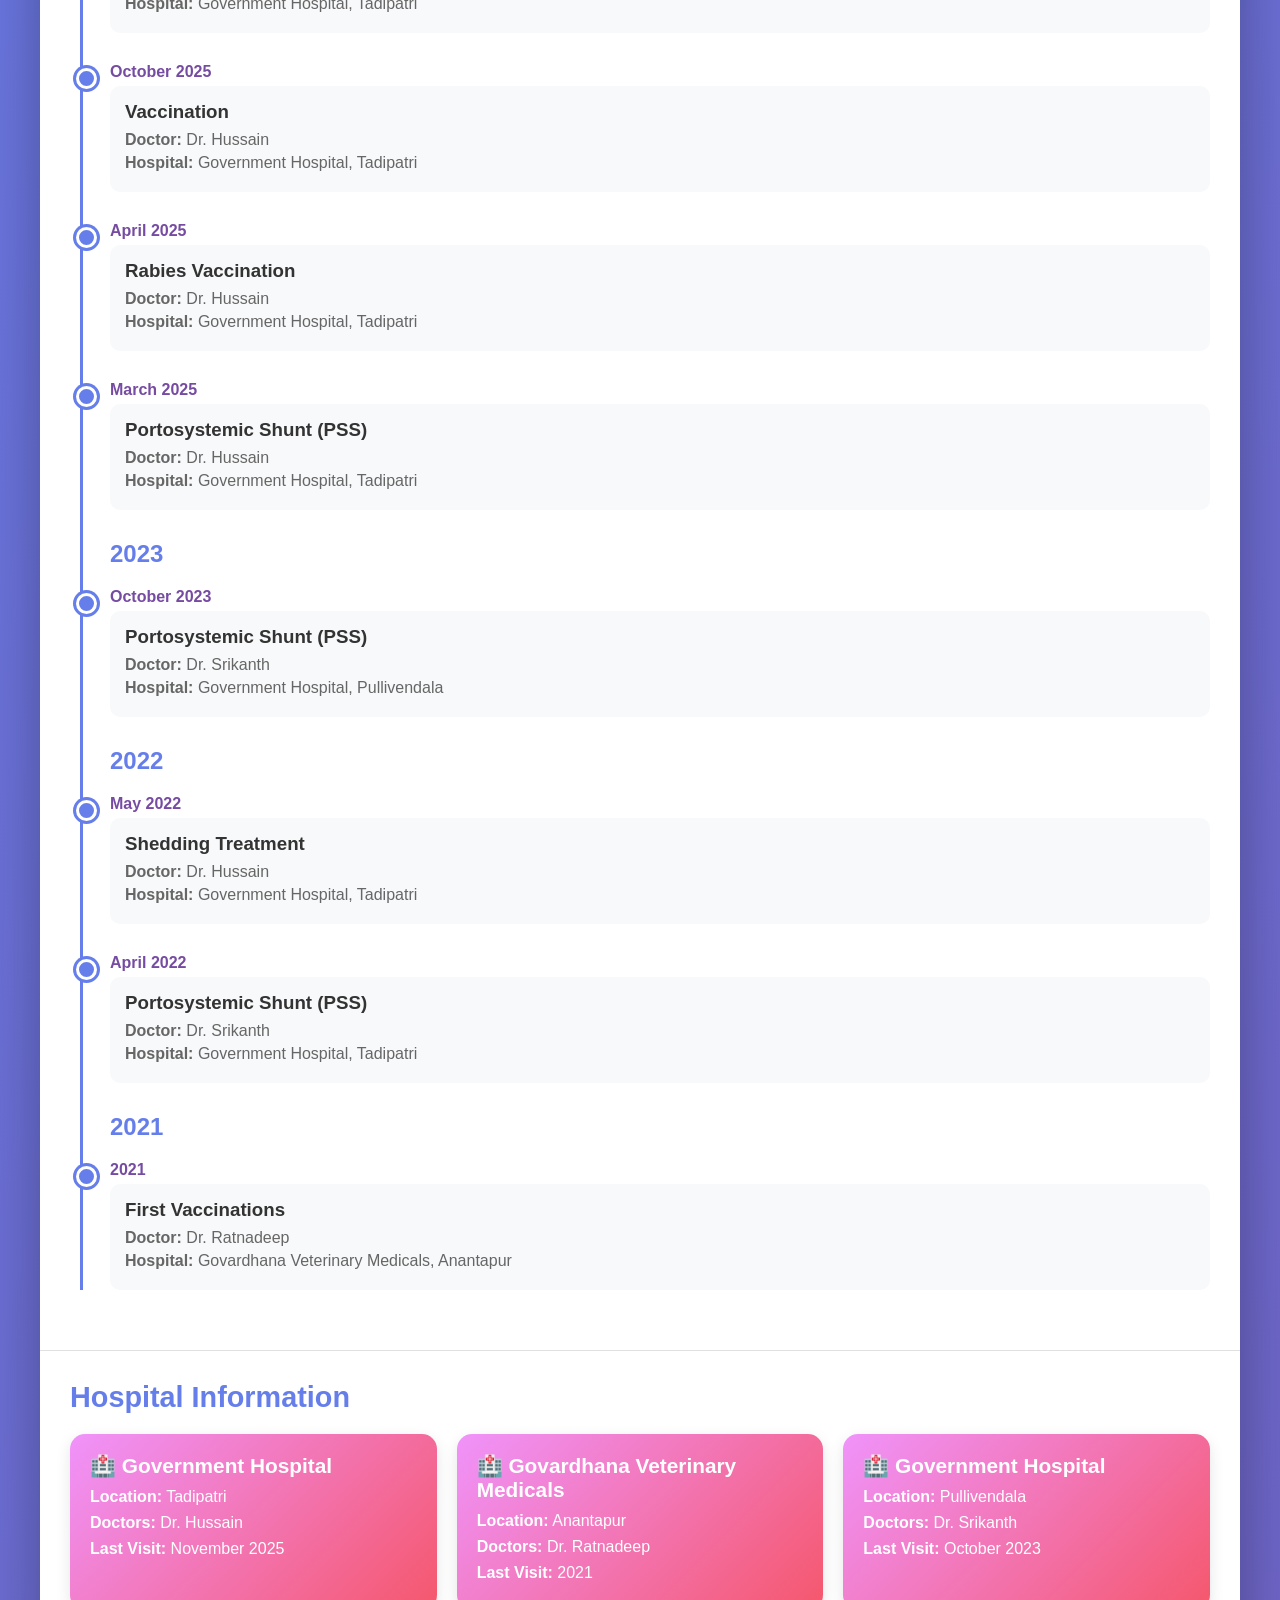
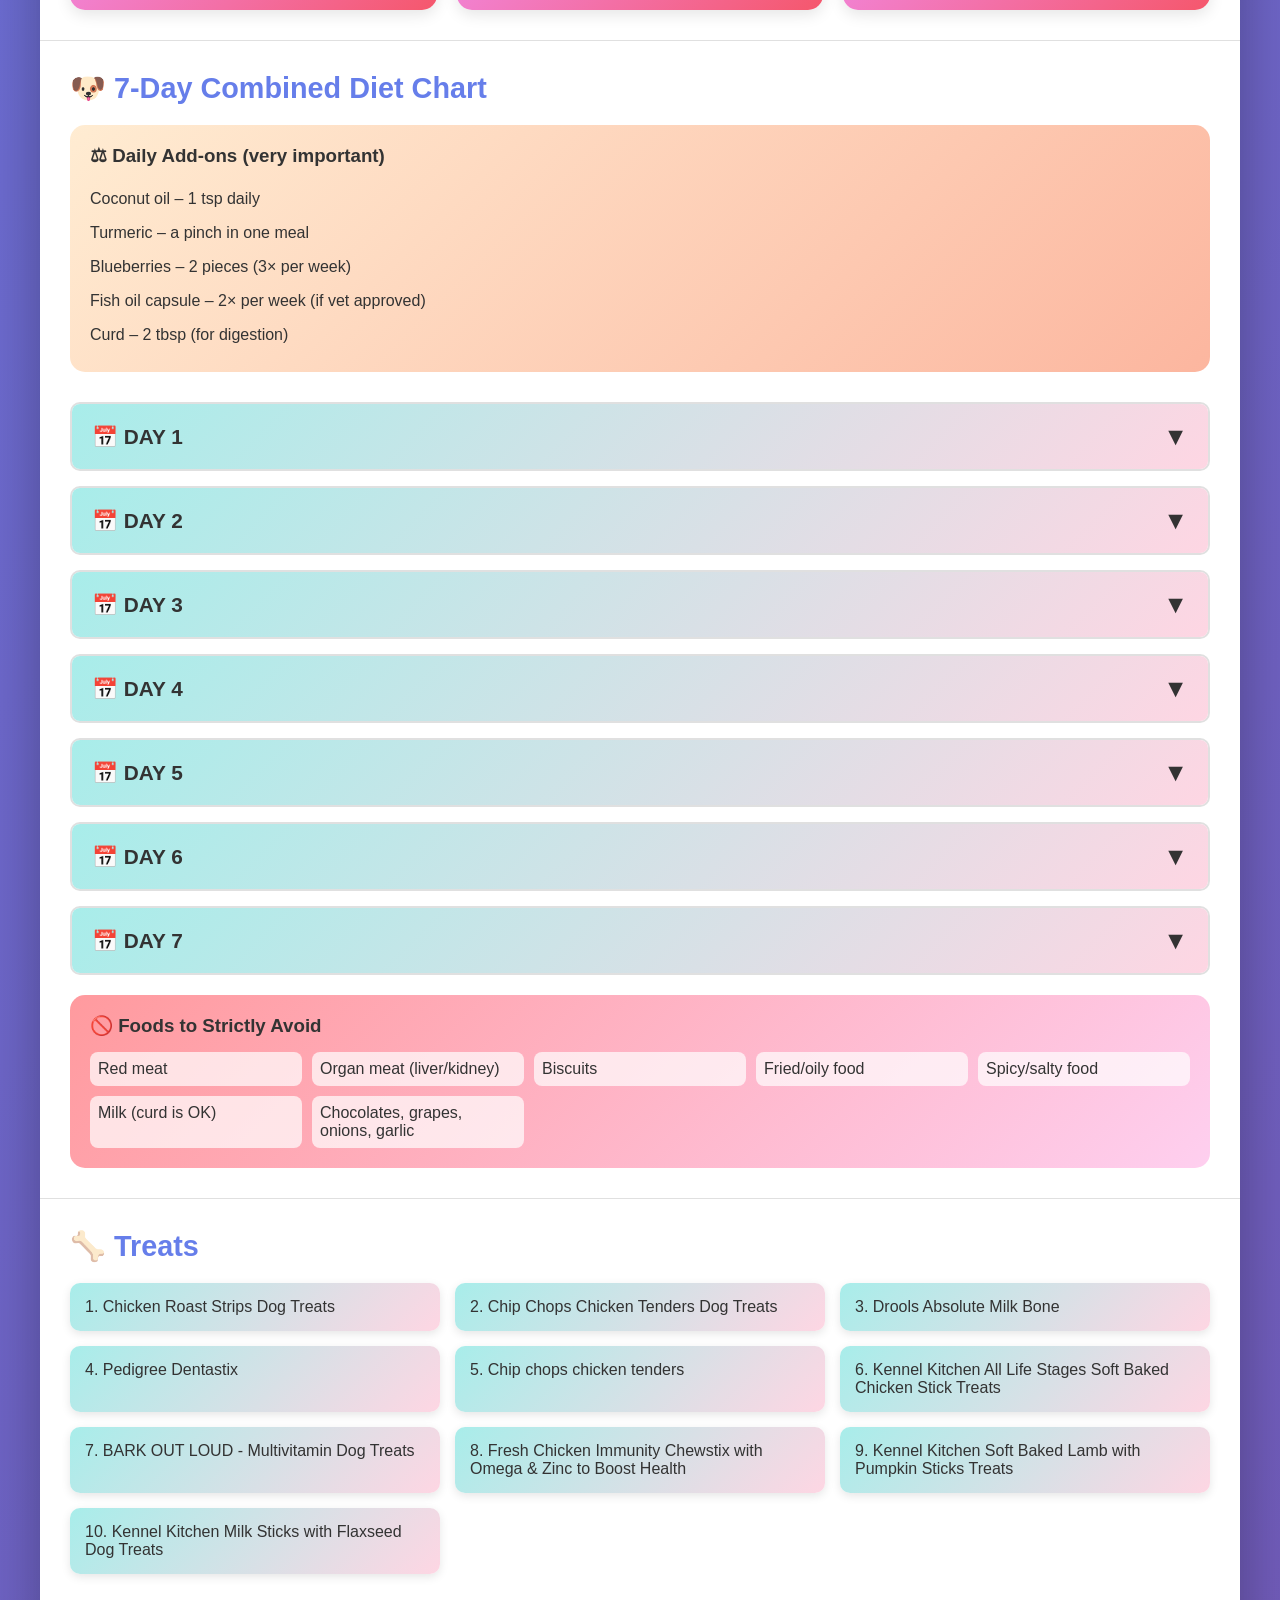
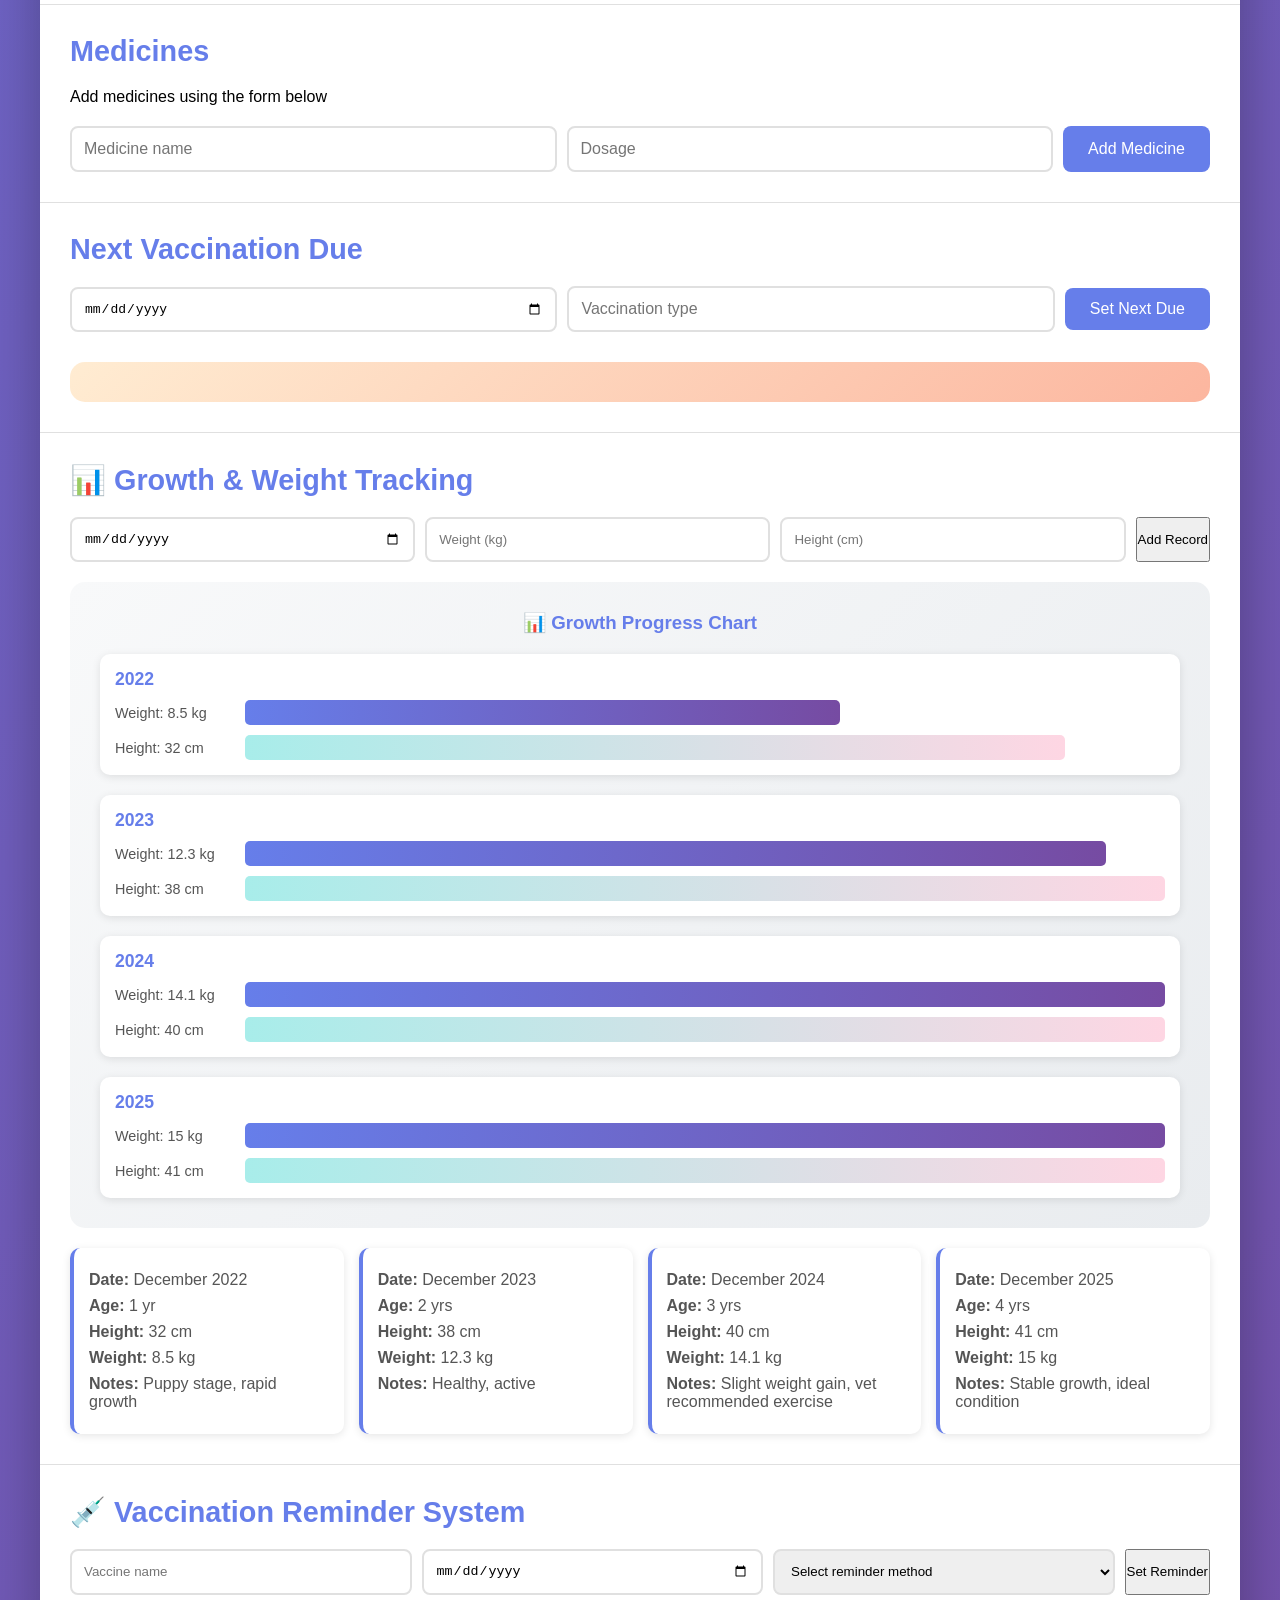
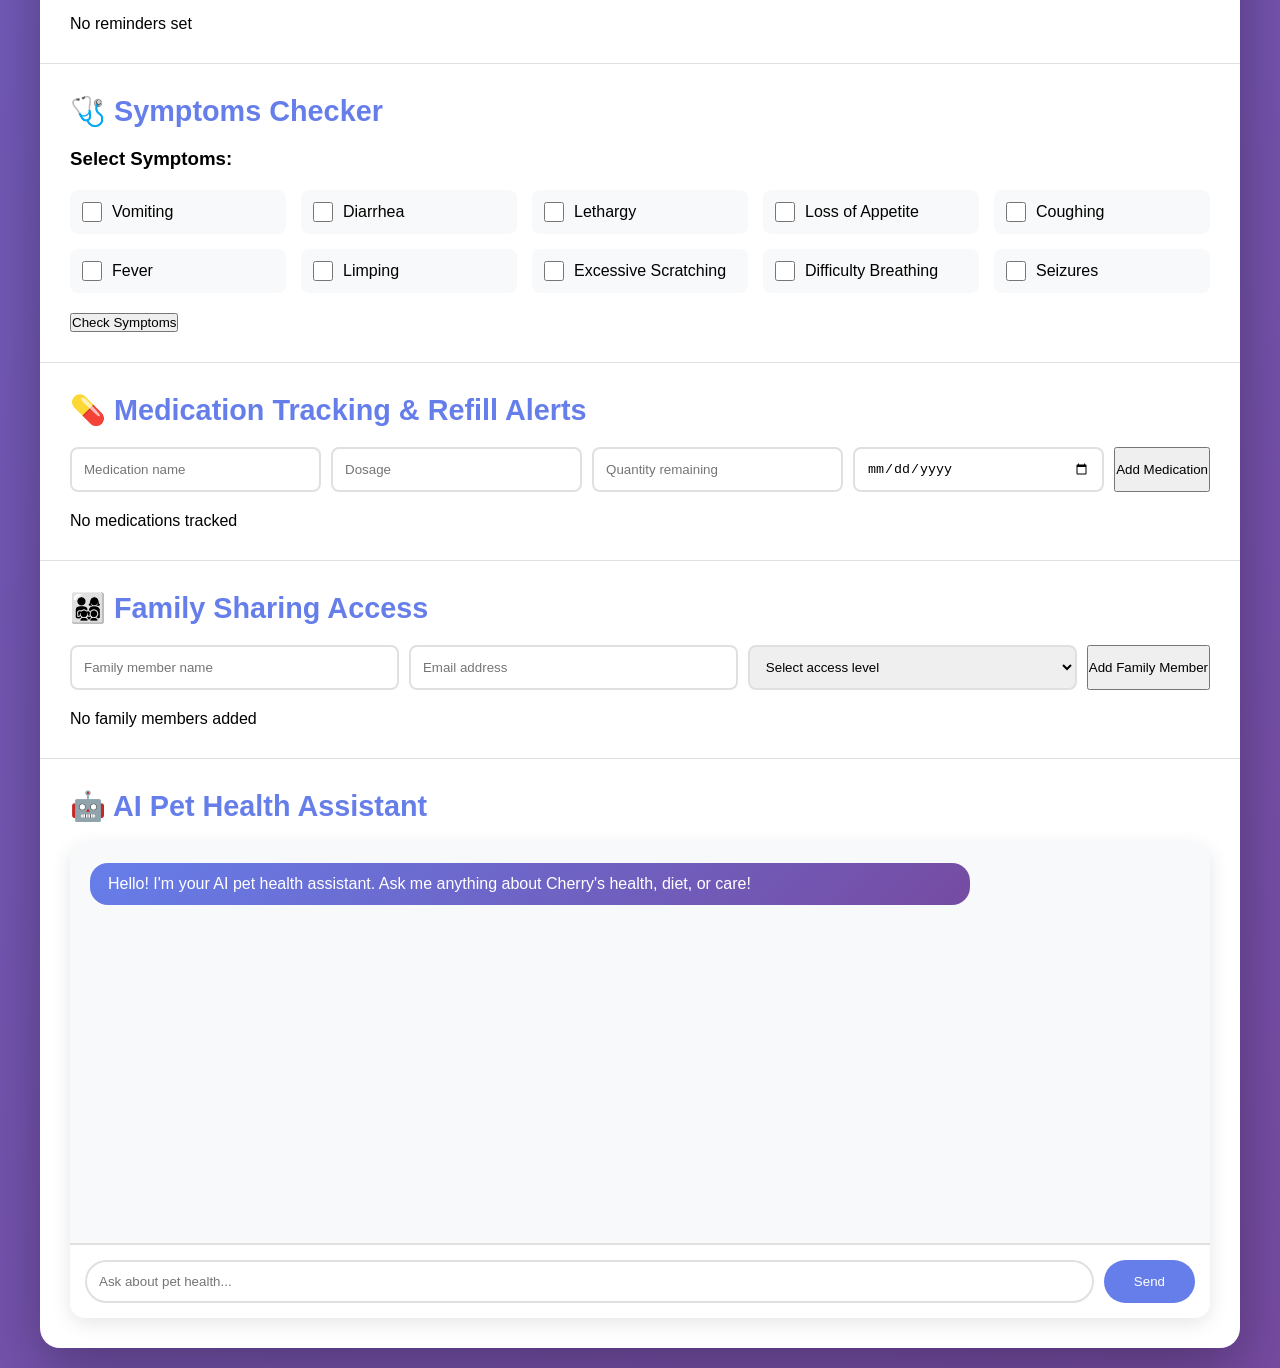
==== commit 623c3e94: "Add LLM AI assistant, growth tracking data, and filter functionality Features added: - LLM integrati" ====
--- a/index.html
+++ b/index.html
@@ -34,76 +34,103 @@
         <section class="album">
             <h2>📸 Album</h2>
             
-            <div class="album-year">
-                <h3 class="album-year-title">2025</h3>
-                <div class="photo-grid">
-                    <div class="photo-item">
-                        <img src="Album/2025/Image (5).jpg" alt="Cherry 2025">
-                        <p class="photo-caption">Cherry - 2025</p>
-                    </div>
-                    <div class="photo-item">
-                        <img src="Album/2025/Image (7).jpg" alt="Cherry 2025">
-                        <p class="photo-caption">Cherry - 2025</p>
-                    </div>
-                </div>
-            </div>
-
-            <div class="album-year">
-                <h3 class="album-year-title">2024</h3>
-                <div class="photo-grid">
-                    <div class="photo-item">
-                        <img src="Album/2024/Image (12).jpg" alt="Cherry 2024">
-                        <p class="photo-caption">Cherry - 2024</p>
-                    </div>
-                    <div class="photo-item">
-                        <img src="Album/2024/Image (7).jpg" alt="Cherry 2024">
-                        <p class="photo-caption">Cherry - 2024</p>
-                    </div>
-                    <div class="photo-item">
-                        <img src="Album/2024/Image (8).jpg" alt="Cherry 2024">
-                        <p class="photo-caption">Cherry - 2024</p>
-                    </div>
-                </div>
-            </div>
-
-            <div class="album-year">
-                <h3 class="album-year-title">2023</h3>
-                <div class="photo-grid">
-                    <div class="photo-item">
-                        <img src="Album/2023/Image (11).jpg" alt="Cherry 2023">
-                        <p class="photo-caption">Cherry - 2023</p>
-                    </div>
-                </div>
-            </div>
-
-            <div class="album-year">
-                <h3 class="album-year-title">2022</h3>
-                <div class="photo-grid">
-                    <div class="photo-item">
-                        <img src="Album/2022/Image (13).jpg" alt="Cherry 2022">
-                        <p class="photo-caption">Cherry - 2022</p>
-                    </div>
-                    <div class="photo-item">
-                        <img src="Album/2022/Image (17).jpg" alt="Cherry 2022">
-                        <p class="photo-caption">Cherry - 2022</p>
-                    </div>
-                </div>
-            </div>
-
-            <div class="album-year">
-                <h3 class="album-year-title">2021</h3>
-                <div class="photo-grid">
-                    <div class="photo-item">
-                        <img src="Album/2021/Image (14).jpg" alt="Cherry 2021">
-                        <p class="photo-caption">Cherry as a puppy - 2021</p>
-                    </div>
-                    <div class="photo-item">
-                        <img src="Album/2021/Image (15).jpg" alt="Cherry 2021">
-                        <p class="photo-caption">Cherry as a puppy - 2021</p>
-                    </div>
-                    <div class="photo-item">
-                        <img src="Album/2021/Image (16).jpg" alt="Cherry 2021">
-                        <p class="photo-caption">Cherry as a puppy - 2021</p>
+            <div class="album-accordion">
+                <div class="album-year-section">
+                    <button class="album-year-header" onclick="toggleAlbumYear('album2025')">
+                        <span>2025</span>
+                        <span class="arrow">▼</span>
+                    </button>
+                    <div id="album2025" class="album-year-content">
+                        <div class="photo-grid">
+                            <div class="photo-item">
+                                <img src="Album/2025/Image (5).jpg" alt="Cherry 2025">
+                                <p class="photo-caption">Cherry - 2025</p>
+                            </div>
+                            <div class="photo-item">
+                                <img src="Album/2025/Image (7).jpg" alt="Cherry 2025">
+                                <p class="photo-caption">Cherry - 2025</p>
+                            </div>
+                        </div>
+                    </div>
+                </div>
+
+                <div class="album-year-section">
+                    <button class="album-year-header" onclick="toggleAlbumYear('album2024')">
+                        <span>2024</span>
+                        <span class="arrow">▼</span>
+                    </button>
+                    <div id="album2024" class="album-year-content">
+                        <div class="photo-grid">
+                            <div class="photo-item">
+                                <img src="Album/2024/Image (12).jpg" alt="Cherry 2024">
+                                <p class="photo-caption">Cherry - 2024</p>
+                            </div>
+                            <div class="photo-item">
+                                <img src="Album/2024/Image (7).jpg" alt="Cherry 2024">
+                                <p class="photo-caption">Cherry - 2024</p>
+                            </div>
+                            <div class="photo-item">
+                                <img src="Album/2024/Image (8).jpg" alt="Cherry 2024">
+                                <p class="photo-caption">Cherry - 2024</p>
+                            </div>
+                        </div>
+                    </div>
+                </div>
+
+                <div class="album-year-section">
+                    <button class="album-year-header" onclick="toggleAlbumYear('album2023')">
+                        <span>2023</span>
+                        <span class="arrow">▼</span>
+                    </button>
+                    <div id="album2023" class="album-year-content">
+                        <div class="photo-grid">
+                            <div class="photo-item">
+                                <img src="Album/2023/Image (11).jpg" alt="Cherry 2023">
+                                <p class="photo-caption">Cherry - 2023</p>
+                            </div>
+                        </div>
+                    </div>
+                </div>
+
+                <div class="album-year-section">
+                    <button class="album-year-header" onclick="toggleAlbumYear('album2022')">
+                        <span>2022</span>
+                        <span class="arrow">▼</span>
+                    </button>
+                    <div id="album2022" class="album-year-content">
+                        <div class="photo-grid">
+                            <div class="photo-item">
+                                <img src="Album/2022/Image (13).jpg" alt="Cherry 2022">
+                                <p class="photo-caption">Cherry - 2022</p>
+                            </div>
+                            <div class="photo-item">
+                                <img src="Album/2022/Image (17).jpg" alt="Cherry 2022">
+                                <p class="photo-caption">Cherry - 2022</p>
+                            </div>
+                        </div>
+                    </div>
+                </div>
+
+                <div class="album-year-section">
+                    <button class="album-year-header" onclick="toggleAlbumYear('album2021')">
+                        <span>2021</span>
+                        <span class="arrow">▼</span>
+                    </button>
+                    <div id="album2021" class="album-year-content">
+                        <div class="photo-grid">
+                            <div class="photo-item">
+                                <img src="Album/2021/Image (14).jpg" alt="Cherry 2021">
+                                <p class="photo-caption">Cherry as a puppy - 2021</p>
+                            </div>
+                            <div class="photo-item">
+                                <img src="Album/2021/Image (15).jpg" alt="Cherry 2021">
+                                <p class="photo-caption">Cherry as a puppy - 2021</p>
+                            </div>
+                            <div class="photo-item">
+                                <img src="Album/2021/Image (16).jpg" alt="Cherry 2021">
+                                <p class="photo-caption">Cherry as a puppy - 2021</p>
+                            </div>
+                        </div>
                     </div>
                 </div>
             </div>
@@ -255,116 +282,151 @@
                 </ul>
             </div>
 
-            <div class="diet-grid">
-                <div class="day-card">
-                    <h3>📅 DAY 1</h3>
-                    <div class="meal">
-                        <h4>Breakfast:</h4>
-                        <p>Chicken – ½ cup<br>Rice – ½ cup<br>Carrot – 2 tbsp<br><strong>Add:</strong> 1 tsp coconut oil</p>
-                    </div>
-                    <div class="meal">
-                        <h4>Lunch:</h4>
-                        <p>Sweet potato – ½ cup<br>Curd – 2 tbsp</p>
-                    </div>
-                    <div class="meal">
-                        <h4>Dinner:</h4>
-                        <p>Fish – ½ cup<br>Pumpkin – 2 tbsp<br><strong>Add:</strong> A pinch of turmeric</p>
-                    </div>
-                </div>
-
-                <div class="day-card">
-                    <h3>📅 DAY 2</h3>
-                    <div class="meal">
-                        <h4>Breakfast:</h4>
-                        <p>Egg whites – 2<br>Oats – ½ cup</p>
-                    </div>
-                    <div class="meal">
-                        <h4>Lunch:</h4>
-                        <p>Chicken – ½ cup<br>Green beans – 2 tbsp</p>
-                    </div>
-                    <div class="meal">
-                        <h4>Dinner:</h4>
-                        <p>Fish – ½ cup<br>Rice – ½ cup<br><strong>Add:</strong> 1 tsp coconut oil<br>2 blueberries</p>
-                    </div>
-                </div>
-
-                <div class="day-card">
-                    <h3>📅 DAY 3</h3>
-                    <div class="meal">
-                        <h4>Breakfast:</h4>
-                        <p>Chicken – ½ cup<br>Rice – ½ cup<br>Pumpkin – 2 tbsp</p>
-                    </div>
-                    <div class="meal">
-                        <h4>Lunch:</h4>
-                        <p>Sweet potato – ½ cup<br>Curd – 2 tbsp</p>
-                    </div>
-                    <div class="meal">
-                        <h4>Dinner:</h4>
-                        <p>Fish – ½ cup<br>Oats – ½ cup<br>Carrot – 2 tbsp<br><strong>Add:</strong> A pinch of turmeric</p>
-                    </div>
-                </div>
-
-                <div class="day-card">
-                    <h3>📅 DAY 4</h3>
-                    <div class="meal">
-                        <h4>Breakfast:</h4>
-                        <p>Fish – ½ cup<br>Rice – ½ cup<br><strong>Add:</strong> 1 tsp coconut oil</p>
-                    </div>
-                    <div class="meal">
-                        <h4>Lunch:</h4>
-                        <p>Cottage cheese – ¼ cup<br>Green beans – 2 tbsp</p>
-                    </div>
-                    <div class="meal">
-                        <h4>Dinner:</h4>
-                        <p>Egg whites – 2<br>Sweet potato – ½ cup<br><strong>Add:</strong> 2 blueberries</p>
-                    </div>
-                </div>
-
-                <div class="day-card">
-                    <h3>📅 DAY 5</h3>
-                    <div class="meal">
-                        <h4>Breakfast:</h4>
-                        <p>Chicken – ½ cup<br>Oats – ½ cup<br>Pumpkin – 2 tbsp</p>
-                    </div>
-                    <div class="meal">
-                        <h4>Lunch:</h4>
-                        <p>Sweet potato – ½ cup<br>Curd – 2 tbsp</p>
-                    </div>
-                    <div class="meal">
-                        <h4>Dinner:</h4>
-                        <p>Fish – ½ cup<br>Rice – ½ cup<br><strong>Add:</strong> A pinch of turmeric</p>
-                    </div>
-                </div>
-
-                <div class="day-card">
-                    <h3>📅 DAY 6</h3>
-                    <div class="meal">
-                        <h4>Breakfast:</h4>
-                        <p>Egg whites – 2<br>Rice – ½ cup<br>Carrot – 2 tbsp<br><strong>Add:</strong> 1 tsp coconut oil</p>
-                    </div>
-                    <div class="meal">
-                        <h4>Lunch:</h4>
-                        <p>Chicken – ½ cup<br>Pumpkin – 2 tbsp</p>
-                    </div>
-                    <div class="meal">
-                        <h4>Dinner:</h4>
-                        <p>Fish – ½ cup<br>Sweet potato – ½ cup<br><strong>Add:</strong> 2 blueberries</p>
-                    </div>
-                </div>
-
-                <div class="day-card">
-                    <h3>📅 DAY 7</h3>
-                    <div class="meal">
-                        <h4>Breakfast:</h4>
-                        <p>Fish – ½ cup<br>Oats – ½ cup<br>Spinach (very small amount) – 1 tbsp</p>
-                    </div>
-                    <div class="meal">
-                        <h4>Lunch:</h4>
-                        <p>Curd – 2 tbsp<br>Sweet potato – ½ cup</p>
-                    </div>
-                    <div class="meal">
-                        <h4>Dinner:</h4>
-                        <p>Chicken – ½ cup<br>Rice – ½ cup<br><strong>Add:</strong> A pinch of turmeric<br><strong>Add:</strong> 1 tsp coconut oil</p>
+            <div class="diet-accordion">
+                <div class="diet-day-section">
+                    <button class="diet-day-header" onclick="toggleDietDay('day1')">
+                        <span>📅 DAY 1</span>
+                        <span class="arrow">▼</span>
+                    </button>
+                    <div id="day1" class="diet-day-content">
+                        <div class="meal">
+                            <h4>Breakfast:</h4>
+                            <p>Chicken – ½ cup<br>Rice – ½ cup<br>Carrot – 2 tbsp<br><strong>Add:</strong> 1 tsp coconut oil</p>
+                        </div>
+                        <div class="meal">
+                            <h4>Lunch:</h4>
+                            <p>Sweet potato – ½ cup<br>Curd – 2 tbsp</p>
+                        </div>
+                        <div class="meal">
+                            <h4>Dinner:</h4>
+                            <p>Fish – ½ cup<br>Pumpkin – 2 tbsp<br><strong>Add:</strong> A pinch of turmeric</p>
+                        </div>
+                    </div>
+                </div>
+
+                <div class="diet-day-section">
+                    <button class="diet-day-header" onclick="toggleDietDay('day2')">
+                        <span>📅 DAY 2</span>
+                        <span class="arrow">▼</span>
+                    </button>
+                    <div id="day2" class="diet-day-content">
+                        <div class="meal">
+                            <h4>Breakfast:</h4>
+                            <p>Egg whites – 2<br>Oats – ½ cup</p>
+                        </div>
+                        <div class="meal">
+                            <h4>Lunch:</h4>
+                            <p>Chicken – ½ cup<br>Green beans – 2 tbsp</p>
+                        </div>
+                        <div class="meal">
+                            <h4>Dinner:</h4>
+                            <p>Fish – ½ cup<br>Rice – ½ cup<br><strong>Add:</strong> 1 tsp coconut oil<br>2 blueberries</p>
+                        </div>
+                    </div>
+                </div>
+
+                <div class="diet-day-section">
+                    <button class="diet-day-header" onclick="toggleDietDay('day3')">
+                        <span>📅 DAY 3</span>
+                        <span class="arrow">▼</span>
+                    </button>
+                    <div id="day3" class="diet-day-content">
+                        <div class="meal">
+                            <h4>Breakfast:</h4>
+                            <p>Chicken – ½ cup<br>Rice – ½ cup<br>Pumpkin – 2 tbsp</p>
+                        </div>
+                        <div class="meal">
+                            <h4>Lunch:</h4>
+                            <p>Sweet potato – ½ cup<br>Curd – 2 tbsp</p>
+                        </div>
+                        <div class="meal">
+                            <h4>Dinner:</h4>
+                            <p>Fish – ½ cup<br>Oats – ½ cup<br>Carrot – 2 tbsp<br><strong>Add:</strong> A pinch of turmeric</p>
+                        </div>
+                    </div>
+                </div>
+
+                <div class="diet-day-section">
+                    <button class="diet-day-header" onclick="toggleDietDay('day4')">
+                        <span>📅 DAY 4</span>
+                        <span class="arrow">▼</span>
+                    </button>
+                    <div id="day4" class="diet-day-content">
+                        <div class="meal">
+                            <h4>Breakfast:</h4>
+                            <p>Fish – ½ cup<br>Rice – ½ cup<br><strong>Add:</strong> 1 tsp coconut oil</p>
+                        </div>
+                        <div class="meal">
+                            <h4>Lunch:</h4>
+                            <p>Cottage cheese – ¼ cup<br>Green beans – 2 tbsp</p>
+                        </div>
+                        <div class="meal">
+                            <h4>Dinner:</h4>
+                            <p>Egg whites – 2<br>Sweet potato – ½ cup<br><strong>Add:</strong> 2 blueberries</p>
+                        </div>
+                    </div>
+                </div>
+
+                <div class="diet-day-section">
+                    <button class="diet-day-header" onclick="toggleDietDay('day5')">
+                        <span>📅 DAY 5</span>
+                        <span class="arrow">▼</span>
+                    </button>
+                    <div id="day5" class="diet-day-content">
+                        <div class="meal">
+                            <h4>Breakfast:</h4>
+                            <p>Chicken – ½ cup<br>Oats – ½ cup<br>Pumpkin – 2 tbsp</p>
+                        </div>
+                        <div class="meal">
+                            <h4>Lunch:</h4>
+                            <p>Sweet potato – ½ cup<br>Curd – 2 tbsp</p>
+                        </div>
+                        <div class="meal">
+                            <h4>Dinner:</h4>
+                            <p>Fish – ½ cup<br>Rice – ½ cup<br><strong>Add:</strong> A pinch of turmeric</p>
+                        </div>
+                    </div>
+                </div>
+
+                <div class="diet-day-section">
+                    <button class="diet-day-header" onclick="toggleDietDay('day6')">
+                        <span>📅 DAY 6</span>
+                        <span class="arrow">▼</span>
+                    </button>
+                    <div id="day6" class="diet-day-content">
+                        <div class="meal">
+                            <h4>Breakfast:</h4>
+                            <p>Egg whites – 2<br>Rice – ½ cup<br>Carrot – 2 tbsp<br><strong>Add:</strong> 1 tsp coconut oil</p>
+                        </div>
+                        <div class="meal">
+                            <h4>Lunch:</h4>
+                            <p>Chicken – ½ cup<br>Pumpkin – 2 tbsp</p>
+                        </div>
+                        <div class="meal">
+                            <h4>Dinner:</h4>
+                            <p>Fish – ½ cup<br>Sweet potato – ½ cup<br><strong>Add:</strong> 2 blueberries</p>
+                        </div>
+                    </div>
+                </div>
+
+                <div class="diet-day-section">
+                    <button class="diet-day-header" onclick="toggleDietDay('day7')">
+                        <span>📅 DAY 7</span>
+                        <span class="arrow">▼</span>
+                    </button>
+                    <div id="day7" class="diet-day-content">
+                        <div class="meal">
+                            <h4>Breakfast:</h4>
+                            <p>Fish – ½ cup<br>Oats – ½ cup<br>Spinach (very small amount) – 1 tbsp</p>
+                        </div>
+                        <div class="meal">
+                            <h4>Lunch:</h4>
+                            <p>Curd – 2 tbsp<br>Sweet potato – ½ cup</p>
+                        </div>
+                        <div class="meal">
+                            <h4>Dinner:</h4>
+                            <p>Chicken – ½ cup<br>Rice – ½ cup<br><strong>Add:</strong> A pinch of turmeric<br><strong>Add:</strong> 1 tsp coconut oil</p>
+                        </div>
                     </div>
                 </div>
             </div>
@@ -520,7 +582,9 @@
         </section>
     </div>
 
+    <script src="js/config.js"></script>
     <script src="js/data-loader.js"></script>
+    <script src="js/ai-assistant.js"></script>
     <script src="js/script.js"></script>
 </body>
 </html>
--- a/css/styles.css
+++ b/css/styles.css
@@ -231,31 +231,53 @@
     font-weight: 500;
 }
 
-.diet-grid {
-    display: grid;
-    grid-template-columns: repeat(auto-fit, minmax(280px, 1fr));
-    gap: 20px;
-    margin-bottom: 30px;
-}
-
-.day-card {
+.diet-accordion {
+    margin: 20px 0;
+}
+
+.diet-day-section {
+    margin-bottom: 15px;
+    border: 2px solid #e0e0e0;
+    border-radius: 10px;
+    overflow: hidden;
+}
+
+.diet-day-header {
+    width: 100%;
+    padding: 18px 20px;
+    background: linear-gradient(135deg, #a8edea 0%, #fed6e3 100%);
+    color: #333;
+    border: none;
+    cursor: pointer;
+    font-size: 1.3em;
+    font-weight: 600;
+    display: flex;
+    justify-content: space-between;
+    align-items: center;
+    transition: all 0.3s;
+}
+
+.diet-day-header:hover {
+    background: linear-gradient(135deg, #fed6e3 0%, #a8edea 100%);
+}
+
+.diet-day-header .arrow {
+    transition: transform 0.3s;
+    font-size: 1.2em;
+}
+
+.diet-day-content {
+    max-height: 0;
+    overflow: hidden;
+    transition: max-height 0.4s ease-out;
     background: white;
-    padding: 20px;
-    border-radius: 15px;
-    box-shadow: 0 5px 15px rgba(0, 0, 0, 0.1);
-    transition: transform 0.3s;
-}
-
-.day-card:hover {
-    transform: translateY(-5px);
-}
-
-.day-card h3 {
-    color: #667eea;
-    margin-bottom: 15px;
-    font-size: 1.2em;
-    border-bottom: 2px solid #667eea;
-    padding-bottom: 10px;
+    padding: 0 20px;
+}
+
+.diet-day-content.active {
+    max-height: 1000px;
+    padding: 20px;
+    transition: max-height 0.5s ease-in;
 }
 
 .meal {
@@ -322,16 +344,53 @@
     box-shadow: 0 5px 15px rgba(0, 0, 0, 0.15);
 }
 
-.album-year {
-    margin-bottom: 40px;
-}
-
-.album-year-title {
-    color: #667eea;
-    font-size: 1.8em;
-    margin-bottom: 20px;
-    padding-bottom: 10px;
-    border-bottom: 3px solid #667eea;
+.album-accordion {
+    margin-top: 20px;
+}
+
+.album-year-section {
+    margin-bottom: 15px;
+    border: 2px solid #e0e0e0;
+    border-radius: 10px;
+    overflow: hidden;
+}
+
+.album-year-header {
+    width: 100%;
+    padding: 20px;
+    background: linear-gradient(135deg, #667eea 0%, #764ba2 100%);
+    color: white;
+    border: none;
+    cursor: pointer;
+    font-size: 1.5em;
+    font-weight: 600;
+    display: flex;
+    justify-content: space-between;
+    align-items: center;
+    transition: all 0.3s;
+}
+
+.album-year-header:hover {
+    background: linear-gradient(135deg, #764ba2 0%, #667eea 100%);
+}
+
+.album-year-header .arrow {
+    transition: transform 0.3s;
+    font-size: 1.2em;
+}
+
+.album-year-content {
+    max-height: 0;
+    overflow: hidden;
+    transition: max-height 0.4s ease-out;
+    background: #f8f9fa;
+    padding: 0 20px;
+}
+
+.album-year-content.active {
+    max-height: 2000px;
+    padding: 20px;
+    transition: max-height 0.5s ease-in;
 }
 
 .photo-grid {
@@ -495,12 +554,70 @@
 }
 
 .tracking-chart {
-    background: #f8f9fa;
+    background: linear-gradient(135deg, #f8f9fa 0%, #e9ecef 100%);
     padding: 30px;
     border-radius: 15px;
     margin-bottom: 20px;
+    min-height: 200px;
+}
+
+.tracking-chart h3 {
+    color: #667eea;
+    margin-bottom: 20px;
     text-align: center;
-    min-height: 200px;
+}
+
+.chart-container {
+    display: flex;
+    flex-direction: column;
+    gap: 20px;
+}
+
+.chart-year {
+    background: white;
+    padding: 15px;
+    border-radius: 10px;
+    box-shadow: 0 2px 8px rgba(0, 0, 0, 0.1);
+}
+
+.chart-label {
+    font-weight: 600;
+    color: #667eea;
+    margin-bottom: 10px;
+    font-size: 1.1em;
+}
+
+.chart-bars {
+    display: flex;
+    flex-direction: column;
+    gap: 10px;
+}
+
+.chart-bar-group {
+    display: flex;
+    align-items: center;
+    gap: 10px;
+}
+
+.bar-label {
+    min-width: 120px;
+    font-size: 0.9em;
+    color: #555;
+    font-weight: 500;
+}
+
+.chart-bar {
+    height: 25px;
+    border-radius: 5px;
+    transition: width 0.5s ease;
+}
+
+.weight-bar {
+    background: linear-gradient(90deg, #667eea 0%, #764ba2 100%);
+}
+
+.height-bar {
+    background: linear-gradient(90deg, #a8edea 0%, #fed6e3 100%);
 }
 
 .tracking-list {
@@ -515,6 +632,19 @@
     border-radius: 10px;
     border-left: 4px solid #667eea;
     box-shadow: 0 2px 8px rgba(0, 0, 0, 0.1);
+}
+
+.tracking-item p {
+    margin: 8px 0;
+    color: #555;
+}
+
+.tracking-notes {
+    width: 100%;
+    padding: 8px;
+    border: 1px solid #e0e0e0;
+    border-radius: 5px;
+    margin-top: 5px;
 }
 
 /* Vaccination Reminder */
@@ -767,3 +897,10 @@
 .chat-input-container button:hover {
     background: #764ba2;
 }
+
+
+/* Typing Indicator */
+.typing-indicator {
+    font-style: italic;
+    opacity: 0.7;
+}
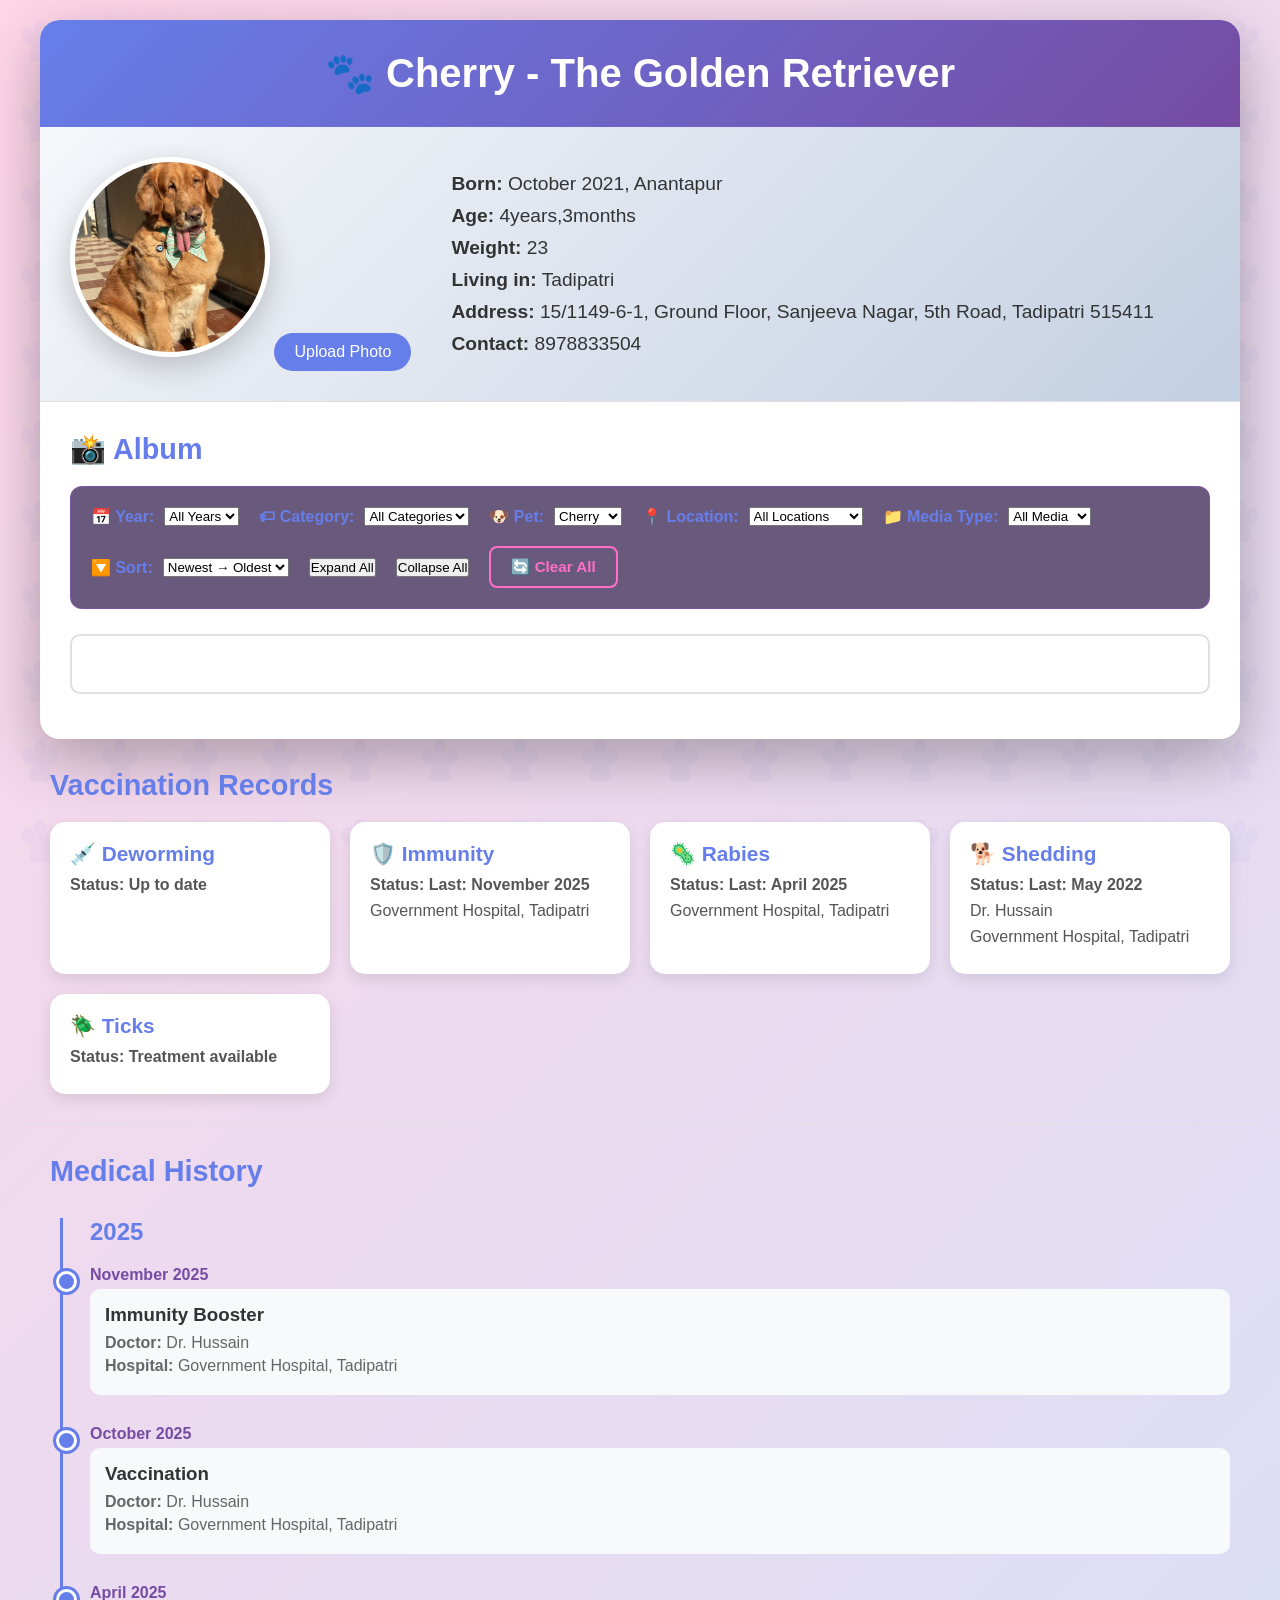
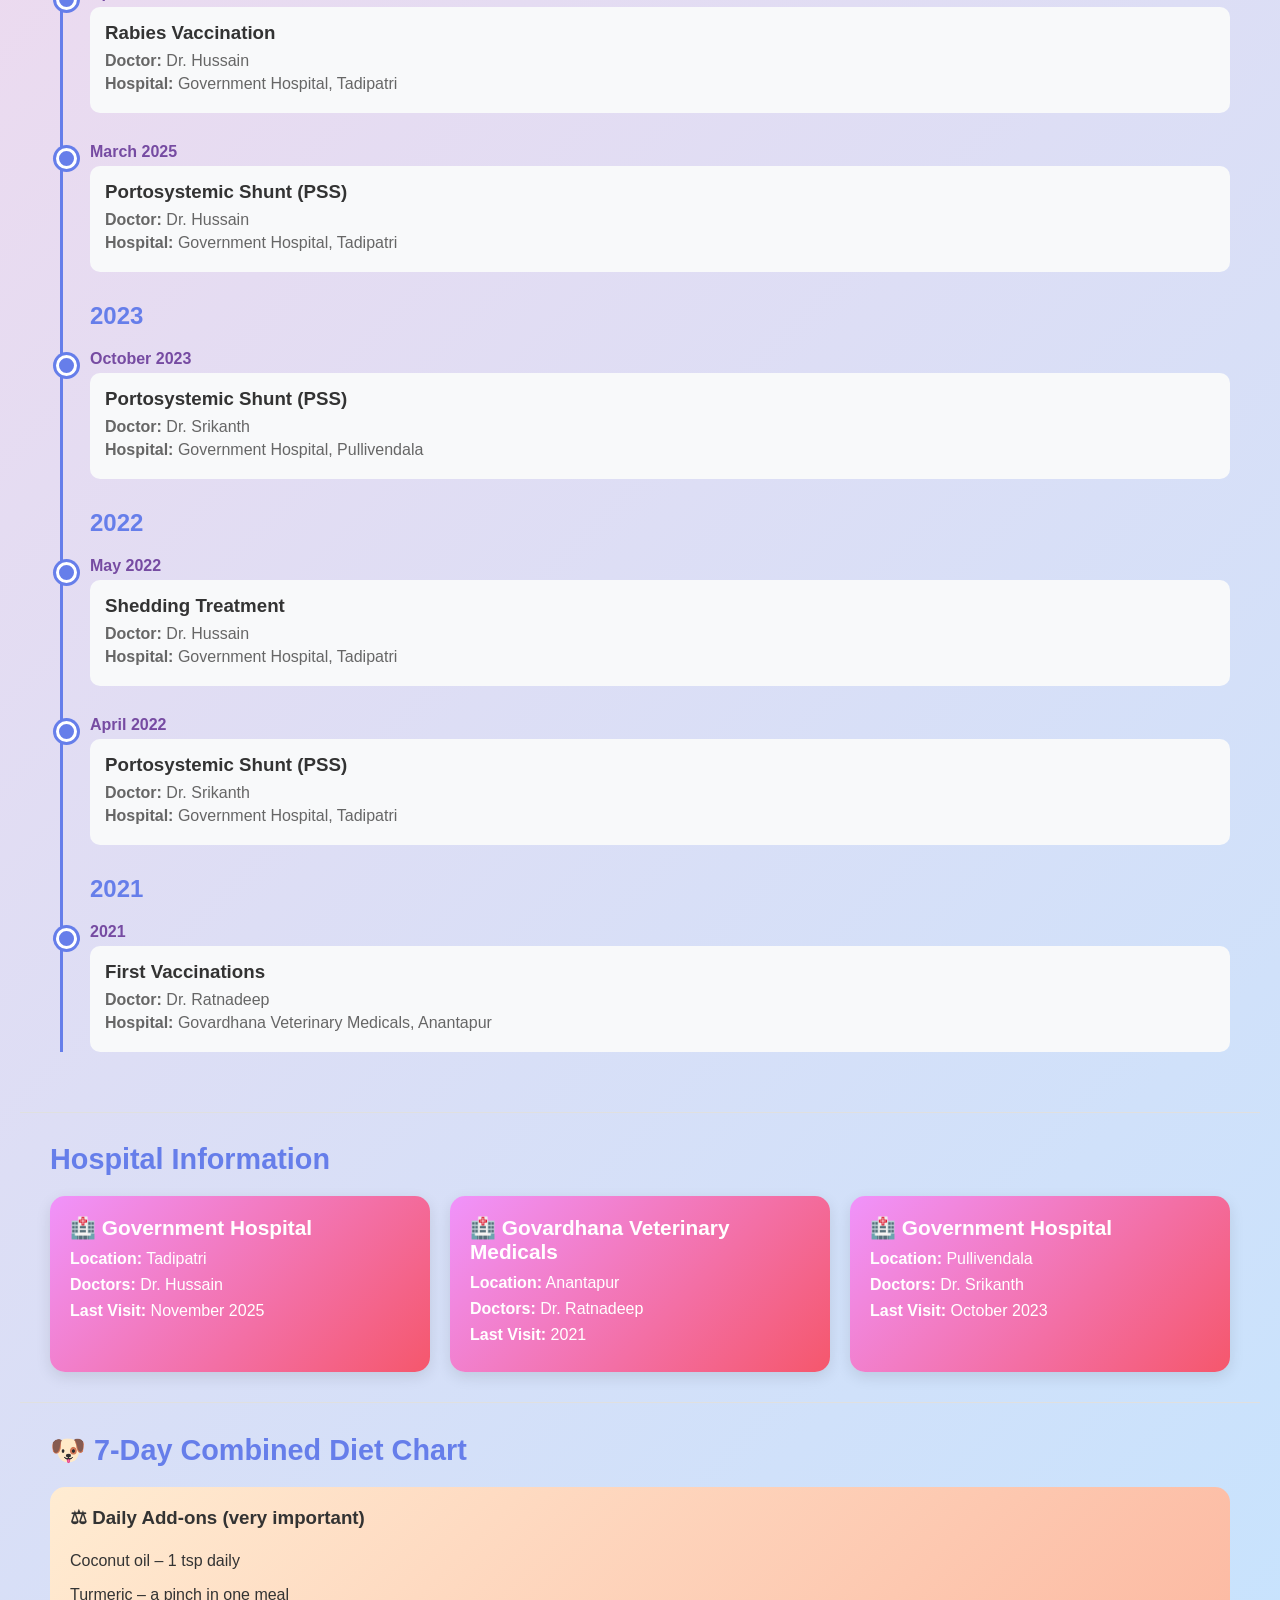
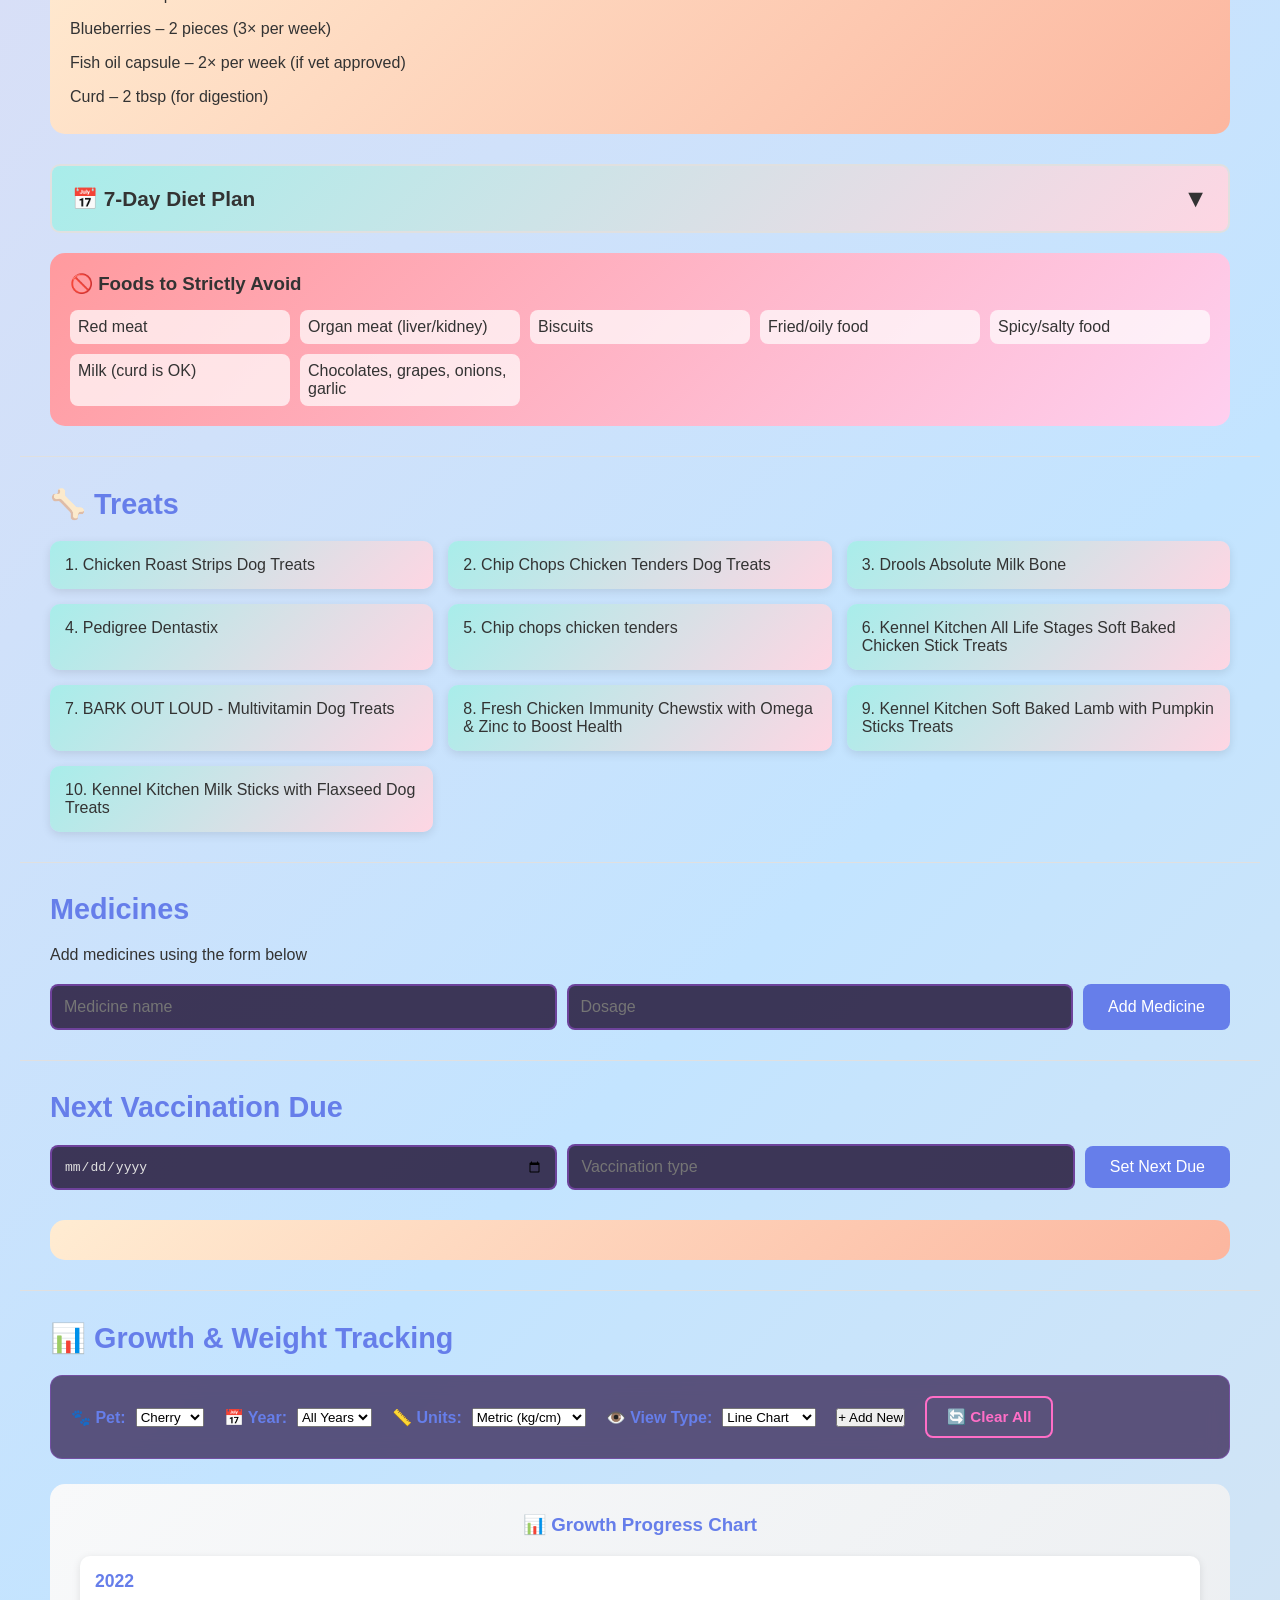
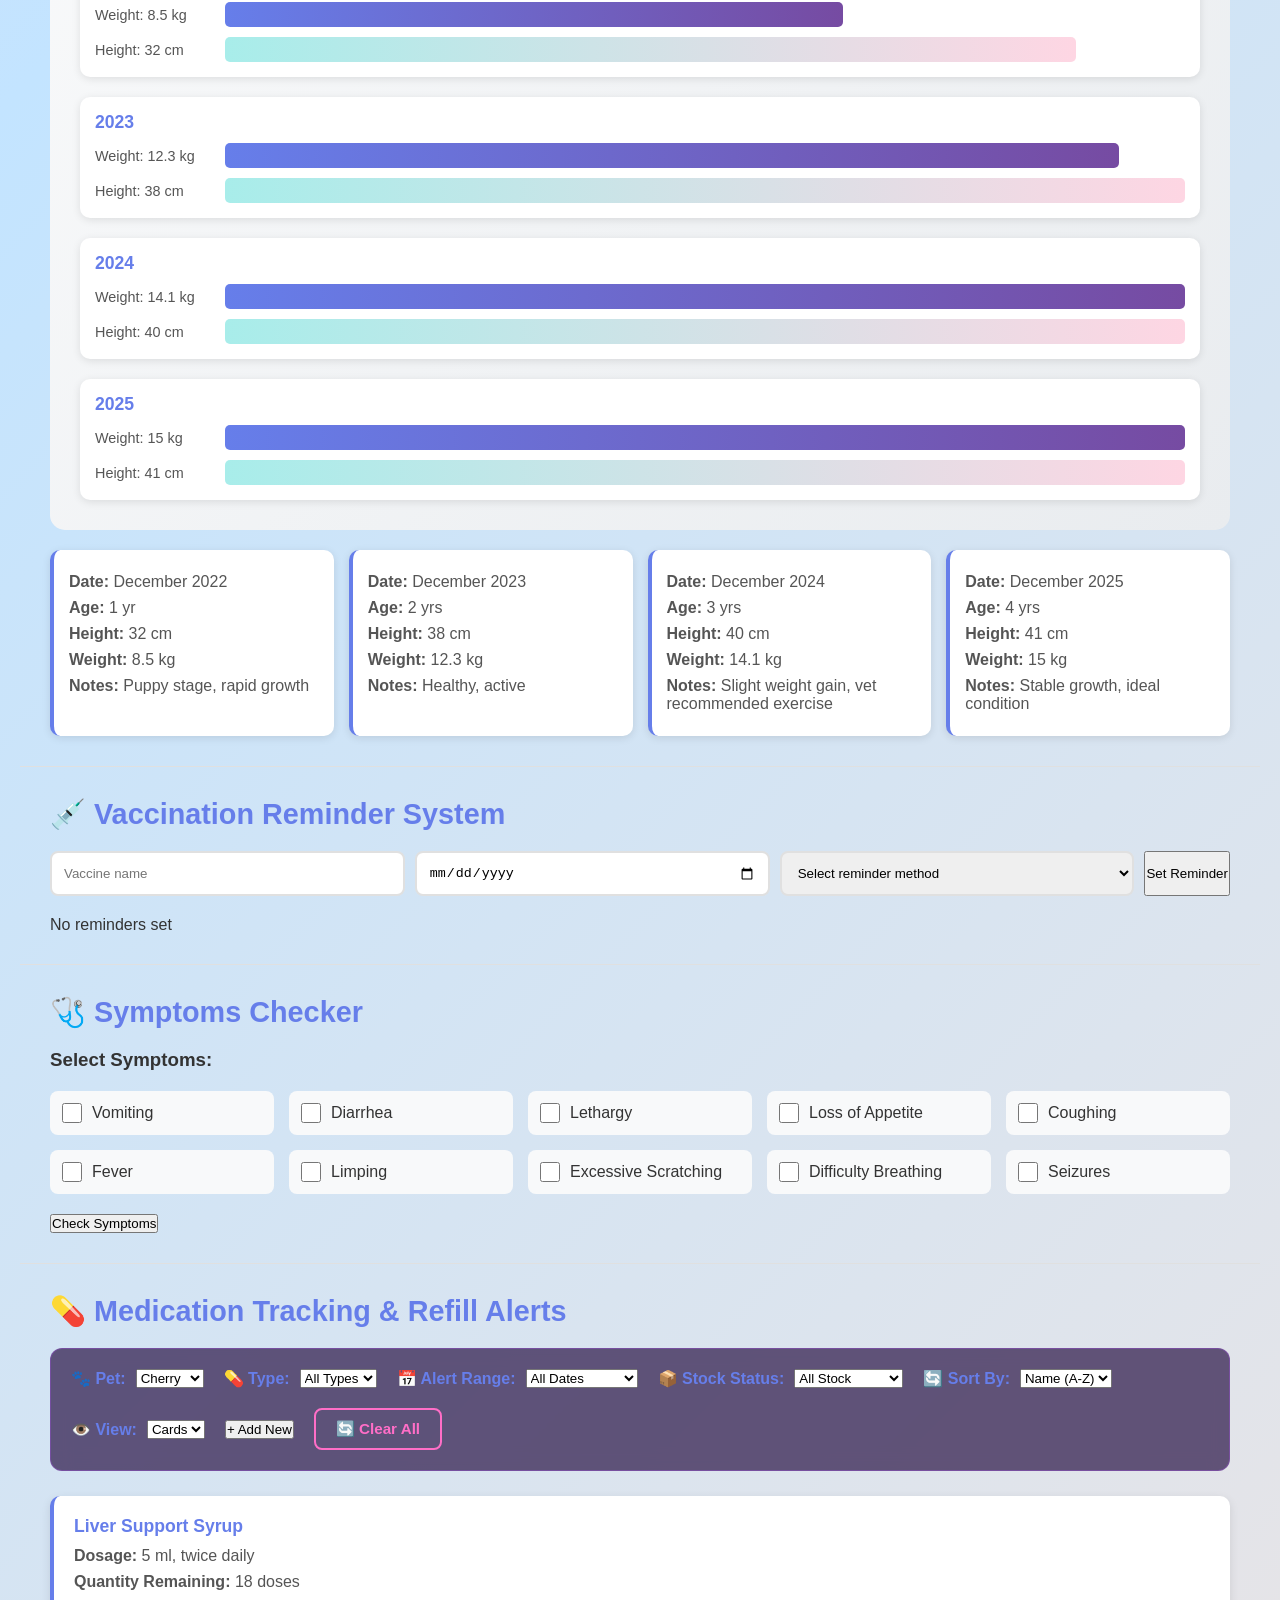
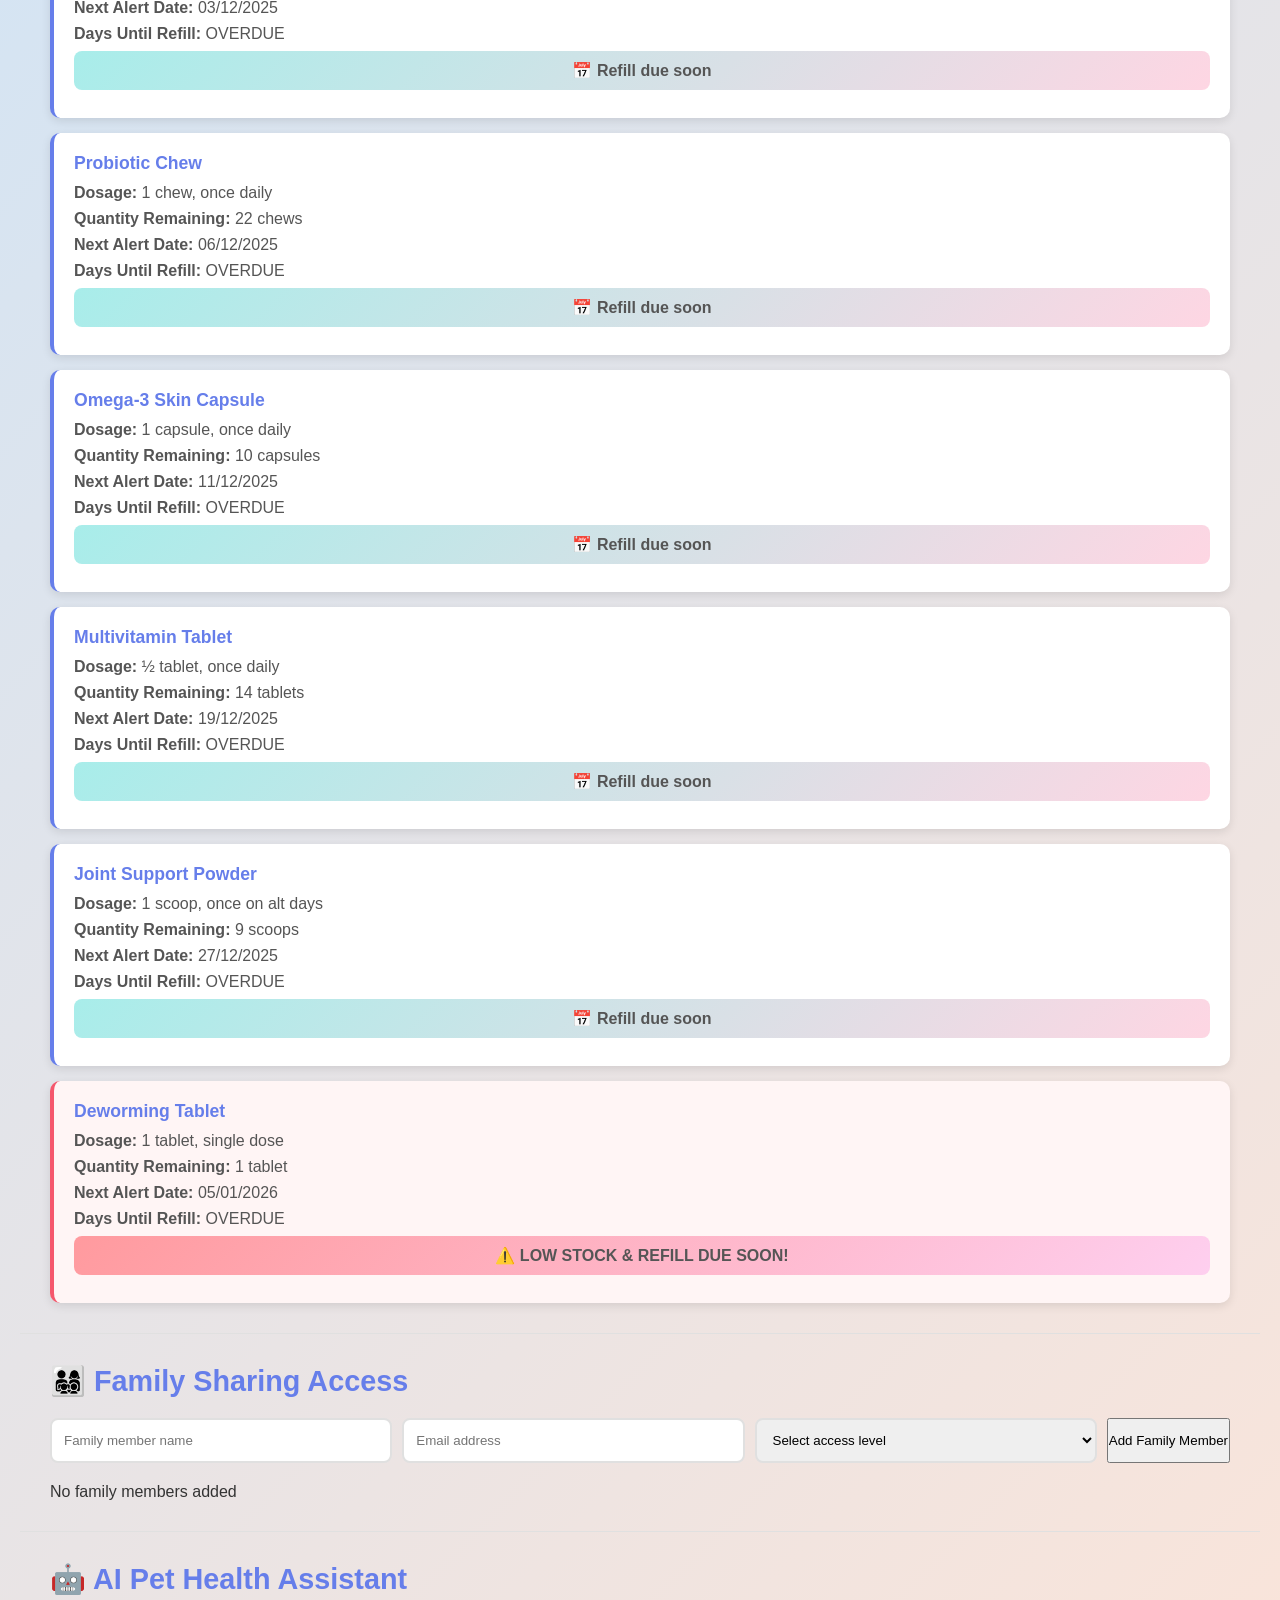
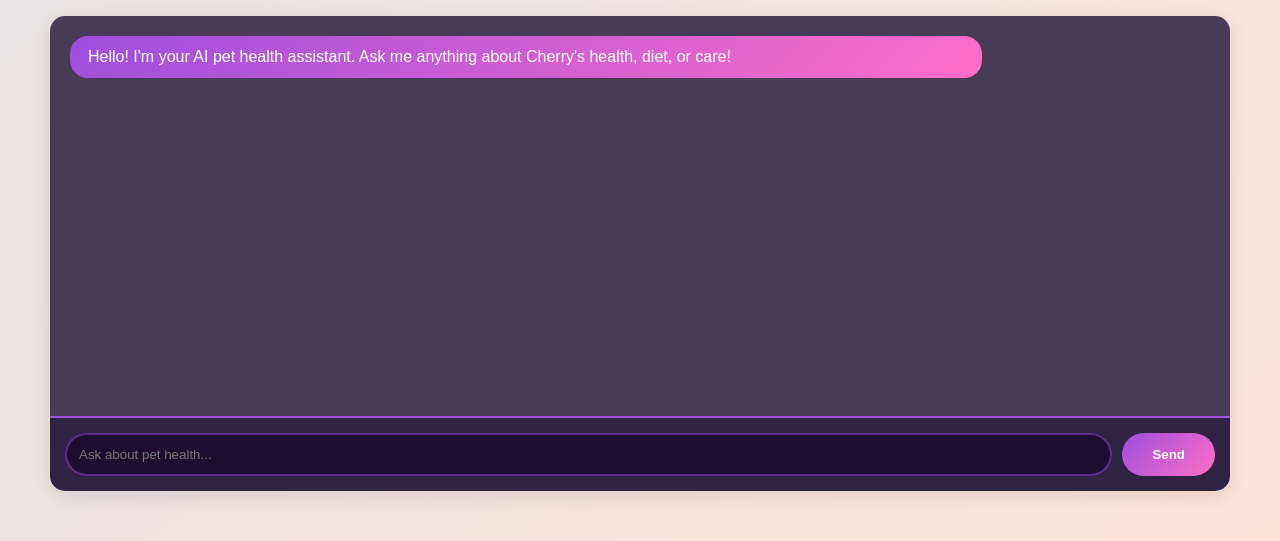
==== commit deab4b02: "Fix album clear all filter, consolidate diet plan into single dropdown, add medication reference tab" ====
--- a/index.html
+++ b/index.html
@@ -5,8 +5,16 @@
     <meta name="viewport" content="width=device-width, initial-scale=1.0">
     <title>Cherry - The Golden Retriever</title>
     <link rel="stylesheet" href="css/styles.css">
+    
 </head>
 <body>
+    <script src="js/config.js"></script>
+    <script src="js/data-loader.js"></script>
+    <script src="js/ai-assistant.js"></script>
+    <script src="js/script.js"></script>
+    <!-- Floating Paw Prints Background -->
+    <div class="paw-floating"></div>
+    
     <div class="container">
         <header>
             <h1>🐾 Cherry - The Golden Retriever</h1>
@@ -22,7 +30,7 @@
                 <div class="pet-basic-info">
                     
                     <p><strong>Born:</strong> October 2021, Anantapur</p>
-                    <p><strong>Age:</strong> <span id="petAge"></span></p>
+                    <p><strong>Age:</strong> 4years,3months</p>
                     <p><strong>Weight:</strong> 23 </p>
                     <p><strong>Living in:</strong> Tadipatri</p>
                     <p><strong>Address:</strong> 15/1149-6-1, Ground Floor, Sanjeeva Nagar, 5th Road, Tadipatri 515411</p>
@@ -34,8 +42,149 @@
         <section class="album">
             <h2>📸 Album</h2>
             
-            <div class="album-accordion">
-                <div class="album-year-section">
+            <!-- Enhanced Filters Bar -->
+            <div class="dashboard-filters">
+                <div class="filter-group">
+                    <label for="albumYearFilter">📅 Year:</label>
+                    <select id="albumYearFilter" onchange="applyAlbumFilters()" class="filter-select">
+                        <option value="all">All Years</option>
+                        <option value="2025">2025</option>
+                        <option value="2024">2024</option>
+                        <option value="2023">2023</option>
+                        <option value="2022">2022</option>
+                        <option value="2021">2021</option>
+                    </select>
+                </div>
+                <div class="filter-group">
+                    <label for="albumCategoryFilter">🏷 Category:</label>
+                    <select id="albumCategoryFilter" onchange="applyAlbumFilters()" class="filter-select">
+                        <option value="all">All Categories</option>
+                        <option value="activities">Activities</option>
+                        <option value="vet">Vet Visit</option>
+                        <option value="grooming">Grooming</option>
+                        <option value="birthday">Birthday</option>
+                        <option value="travel">Travel</option>
+                        <option value="random">Random</option>
+                    </select>
+                </div>
+                <div class="filter-group">
+                    <label for="albumPetFilter">🐶 Pet:</label>
+                    <select id="albumPetFilter" onchange="applyAlbumFilters()" class="filter-select">
+                        <option value="cherry">Cherry</option>
+                        <option value="all">All Pets</option>
+                    </select>
+                </div>
+                <div class="filter-group">
+                    <label for="albumLocationFilter">📍 Location:</label>
+                    <select id="albumLocationFilter" onchange="applyAlbumFilters()" class="filter-select">
+                        <option value="all">All Locations</option>
+                        <option value="home">Home</option>
+                        <option value="park">Park</option>
+                        <option value="vet">Vet</option>
+                        <option value="training">Training Center</option>
+                        <option value="others">Others</option>
+                    </select>
+                </div>
+                <div class="filter-group">
+                    <label for="albumMediaFilter">📁 Media Type:</label>
+                    <select id="albumMediaFilter" onchange="applyAlbumFilters()" class="filter-select">
+                        <option value="all">All Media</option>
+                        <option value="photo">Photo</option>
+                        <option value="video">Video</option>
+                        <option value="document">Document</option>
+                        <option value="mixed">Mixed</option>
+                    </select>
+                </div>
+                <div class="filter-group">
+                    <label for="albumSortFilter">🔽 Sort:</label>
+                    <select id="albumSortFilter" onchange="applyAlbumFilters()" class="filter-select">
+                        <option value="newest">Newest → Oldest</option>
+                        <option value="oldest">Oldest → Newest</option>
+                    </select>
+                </div>
+                <div class="filter-group">
+                    <button onclick="expandAllAlbum()" class="filter-btn">Expand All</button>
+                </div>
+                <div class="filter-group">
+                    <button onclick="collapseAllAlbum()" class="filter-btn">Collapse All</button>
+                </div>
+                <div class="filter-group">
+                    <button onclick="clearAlbumFilters()" class="clear-btn">🔄 Clear All</button>
+                </div>
+            </div>
+
+            <div class="album-year-section">
+
+            <div id="album2025" class="album-year-content">
+                        <div class="photo-grid">
+                            <div class="photo-item">
+                                <img src="Album/2025/Image (5).jpg" alt="Cherry 2025">
+                                <p class="photo-caption">Cherry - 2025</p>
+                            </div>
+                            <div class="photo-item">
+                                <img src="Album/2025/Image (7).jpg" alt="Cherry 2025">
+                                <p class="photo-caption">Cherry - 2025</p>
+                            </div>
+                        </div>
+                    </div>
+
+                     <div id="album2024" class="album-year-content">
+                        <div class="photo-grid">
+                            <div class="photo-item">
+                                <img src="Album/2024/Image (12).jpg" alt="Cherry 2024">
+                                <p class="photo-caption">Cherry - 2024</p>
+                            </div>
+                            <div class="photo-item">
+                                <img src="Album/2024/Image (7).jpg" alt="Cherry 2024">
+                                <p class="photo-caption">Cherry - 2024</p>
+                            </div>
+                            <div class="photo-item">
+                                <img src="Album/2024/Image (8).jpg" alt="Cherry 2024">
+                                <p class="photo-caption">Cherry - 2024</p>
+                            </div>
+                        </div>
+                    </div>
+
+                    <div id="album2023" class="album-year-content">
+                        <div class="photo-grid">
+                            <div class="photo-item">
+                                <img src="Album/2023/Image (11).jpg" alt="Cherry 2023">
+                                <p class="photo-caption">Cherry - 2023</p>
+                            </div>
+                        </div>
+                    </div>
+                    <div id="album2022" class="album-year-content">
+                        <div class="photo-grid">
+                            <div class="photo-item">
+                                <img src="Album/2022/Image (13).jpg" alt="Cherry 2022">
+                                <p class="photo-caption">Cherry - 2022</p>
+                            </div>
+                            <div class="photo-item">
+                                <img src="Album/2022/Image (17).jpg" alt="Cherry 2022">
+                                <p class="photo-caption">Cherry - 2022</p>
+                            </div>
+                        </div>
+                    </div>
+                    <div id="album2021" class="album-year-content">
+                        <div class="photo-grid">
+                            <div class="photo-item">
+                                <img src="Album/2021/Image (14).jpg" alt="Cherry 2021">
+                                <p class="photo-caption">Cherry as a puppy - 2021</p>
+                            </div>
+                            <div class="photo-item">
+                                <img src="Album/2021/Image (15).jpg" alt="Cherry 2021">
+                                <p class="photo-caption">Cherry as a puppy - 2021</p>
+                            </div>
+                            <div class="photo-item">
+                                <img src="Album/2021/Image (16).jpg" alt="Cherry 2021">
+                                <p class="photo-caption">Cherry as a puppy - 2021</p>
+                            </div>
+                        </div>
+                    </div>
+                    </div>
+            
+            <!-- <div class="album-accordion"></div> -->
+                <!-- <div class="album-year-section">
                     <button class="album-year-header" onclick="toggleAlbumYear('album2025')">
                         <span>2025</span>
                         <span class="arrow">▼</span>
@@ -132,7 +281,7 @@
                             </div>
                         </div>
                     </div>
-                </div>
+                </div> -->
             </div>
         </section>
 
@@ -284,148 +433,121 @@
 
             <div class="diet-accordion">
                 <div class="diet-day-section">
-                    <button class="diet-day-header" onclick="toggleDietDay('day1')">
-                        <span>📅 DAY 1</span>
+                    <button class="diet-day-header" onclick="toggleDietDay('dietPlan')">
+                        <span>📅 7-Day Diet Plan</span>
                         <span class="arrow">▼</span>
                     </button>
-                    <div id="day1" class="diet-day-content">
-                        <div class="meal">
-                            <h4>Breakfast:</h4>
-                            <p>Chicken – ½ cup<br>Rice – ½ cup<br>Carrot – 2 tbsp<br><strong>Add:</strong> 1 tsp coconut oil</p>
-                        </div>
-                        <div class="meal">
-                            <h4>Lunch:</h4>
-                            <p>Sweet potato – ½ cup<br>Curd – 2 tbsp</p>
-                        </div>
-                        <div class="meal">
-                            <h4>Dinner:</h4>
-                            <p>Fish – ½ cup<br>Pumpkin – 2 tbsp<br><strong>Add:</strong> A pinch of turmeric</p>
-                        </div>
-                    </div>
-                </div>
-
-                <div class="diet-day-section">
-                    <button class="diet-day-header" onclick="toggleDietDay('day2')">
-                        <span>📅 DAY 2</span>
-                        <span class="arrow">▼</span>
-                    </button>
-                    <div id="day2" class="diet-day-content">
-                        <div class="meal">
-                            <h4>Breakfast:</h4>
-                            <p>Egg whites – 2<br>Oats – ½ cup</p>
-                        </div>
-                        <div class="meal">
-                            <h4>Lunch:</h4>
-                            <p>Chicken – ½ cup<br>Green beans – 2 tbsp</p>
-                        </div>
-                        <div class="meal">
-                            <h4>Dinner:</h4>
-                            <p>Fish – ½ cup<br>Rice – ½ cup<br><strong>Add:</strong> 1 tsp coconut oil<br>2 blueberries</p>
-                        </div>
-                    </div>
-                </div>
-
-                <div class="diet-day-section">
-                    <button class="diet-day-header" onclick="toggleDietDay('day3')">
-                        <span>📅 DAY 3</span>
-                        <span class="arrow">▼</span>
-                    </button>
-                    <div id="day3" class="diet-day-content">
-                        <div class="meal">
-                            <h4>Breakfast:</h4>
-                            <p>Chicken – ½ cup<br>Rice – ½ cup<br>Pumpkin – 2 tbsp</p>
-                        </div>
-                        <div class="meal">
-                            <h4>Lunch:</h4>
-                            <p>Sweet potato – ½ cup<br>Curd – 2 tbsp</p>
-                        </div>
-                        <div class="meal">
-                            <h4>Dinner:</h4>
-                            <p>Fish – ½ cup<br>Oats – ½ cup<br>Carrot – 2 tbsp<br><strong>Add:</strong> A pinch of turmeric</p>
-                        </div>
-                    </div>
-                </div>
-
-                <div class="diet-day-section">
-                    <button class="diet-day-header" onclick="toggleDietDay('day4')">
-                        <span>📅 DAY 4</span>
-                        <span class="arrow">▼</span>
-                    </button>
-                    <div id="day4" class="diet-day-content">
-                        <div class="meal">
-                            <h4>Breakfast:</h4>
-                            <p>Fish – ½ cup<br>Rice – ½ cup<br><strong>Add:</strong> 1 tsp coconut oil</p>
-                        </div>
-                        <div class="meal">
-                            <h4>Lunch:</h4>
-                            <p>Cottage cheese – ¼ cup<br>Green beans – 2 tbsp</p>
-                        </div>
-                        <div class="meal">
-                            <h4>Dinner:</h4>
-                            <p>Egg whites – 2<br>Sweet potato – ½ cup<br><strong>Add:</strong> 2 blueberries</p>
-                        </div>
-                    </div>
-                </div>
-
-                <div class="diet-day-section">
-                    <button class="diet-day-header" onclick="toggleDietDay('day5')">
-                        <span>📅 DAY 5</span>
-                        <span class="arrow">▼</span>
-                    </button>
-                    <div id="day5" class="diet-day-content">
-                        <div class="meal">
-                            <h4>Breakfast:</h4>
-                            <p>Chicken – ½ cup<br>Oats – ½ cup<br>Pumpkin – 2 tbsp</p>
-                        </div>
-                        <div class="meal">
-                            <h4>Lunch:</h4>
-                            <p>Sweet potato – ½ cup<br>Curd – 2 tbsp</p>
-                        </div>
-                        <div class="meal">
-                            <h4>Dinner:</h4>
-                            <p>Fish – ½ cup<br>Rice – ½ cup<br><strong>Add:</strong> A pinch of turmeric</p>
-                        </div>
-                    </div>
-                </div>
-
-                <div class="diet-day-section">
-                    <button class="diet-day-header" onclick="toggleDietDay('day6')">
-                        <span>📅 DAY 6</span>
-                        <span class="arrow">▼</span>
-                    </button>
-                    <div id="day6" class="diet-day-content">
-                        <div class="meal">
-                            <h4>Breakfast:</h4>
-                            <p>Egg whites – 2<br>Rice – ½ cup<br>Carrot – 2 tbsp<br><strong>Add:</strong> 1 tsp coconut oil</p>
-                        </div>
-                        <div class="meal">
-                            <h4>Lunch:</h4>
-                            <p>Chicken – ½ cup<br>Pumpkin – 2 tbsp</p>
-                        </div>
-                        <div class="meal">
-                            <h4>Dinner:</h4>
-                            <p>Fish – ½ cup<br>Sweet potato – ½ cup<br><strong>Add:</strong> 2 blueberries</p>
-                        </div>
-                    </div>
-                </div>
-
-                <div class="diet-day-section">
-                    <button class="diet-day-header" onclick="toggleDietDay('day7')">
-                        <span>📅 DAY 7</span>
-                        <span class="arrow">▼</span>
-                    </button>
-                    <div id="day7" class="diet-day-content">
-                        <div class="meal">
-                            <h4>Breakfast:</h4>
-                            <p>Fish – ½ cup<br>Oats – ½ cup<br>Spinach (very small amount) – 1 tbsp</p>
-                        </div>
-                        <div class="meal">
-                            <h4>Lunch:</h4>
-                            <p>Curd – 2 tbsp<br>Sweet potato – ½ cup</p>
-                        </div>
-                        <div class="meal">
-                            <h4>Dinner:</h4>
-                            <p>Chicken – ½ cup<br>Rice – ½ cup<br><strong>Add:</strong> A pinch of turmeric<br><strong>Add:</strong> 1 tsp coconut oil</p>
+                    <div id="dietPlan" class="diet-day-content">
+                        <div class="day-group">
+                            <h3>DAY 1</h3>
+                            <div class="meal">
+                                <h4>Breakfast:</h4>
+                                <p>Chicken – ½ cup<br>Rice – ½ cup<br>Carrot – 2 tbsp<br><strong>Add:</strong> 1 tsp coconut oil</p>
+                            </div>
+                            <div class="meal">
+                                <h4>Lunch:</h4>
+                                <p>Sweet potato – ½ cup<br>Curd – 2 tbsp</p>
+                            </div>
+                            <div class="meal">
+                                <h4>Dinner:</h4>
+                                <p>Fish – ½ cup<br>Pumpkin – 2 tbsp<br><strong>Add:</strong> A pinch of turmeric</p>
+                            </div>
+                        </div>
+
+                        <div class="day-group">
+                            <h3>DAY 2</h3>
+                            <div class="meal">
+                                <h4>Breakfast:</h4>
+                                <p>Egg whites – 2<br>Oats – ½ cup</p>
+                            </div>
+                            <div class="meal">
+                                <h4>Lunch:</h4>
+                                <p>Chicken – ½ cup<br>Green beans – 2 tbsp</p>
+                            </div>
+                            <div class="meal">
+                                <h4>Dinner:</h4>
+                                <p>Fish – ½ cup<br>Rice – ½ cup<br><strong>Add:</strong> 1 tsp coconut oil<br>2 blueberries</p>
+                            </div>
+                        </div>
+
+                        <div class="day-group">
+                            <h3>DAY 3</h3>
+                            <div class="meal">
+                                <h4>Breakfast:</h4>
+                                <p>Chicken – ½ cup<br>Rice – ½ cup<br>Pumpkin – 2 tbsp</p>
+                            </div>
+                            <div class="meal">
+                                <h4>Lunch:</h4>
+                                <p>Sweet potato – ½ cup<br>Curd – 2 tbsp</p>
+                            </div>
+                            <div class="meal">
+                                <h4>Dinner:</h4>
+                                <p>Fish – ½ cup<br>Oats – ½ cup<br>Carrot – 2 tbsp<br><strong>Add:</strong> A pinch of turmeric</p>
+                            </div>
+                        </div>
+
+                        <div class="day-group">
+                            <h3>DAY 4</h3>
+                            <div class="meal">
+                                <h4>Breakfast:</h4>
+                                <p>Fish – ½ cup<br>Rice – ½ cup<br><strong>Add:</strong> 1 tsp coconut oil</p>
+                            </div>
+                            <div class="meal">
+                                <h4>Lunch:</h4>
+                                <p>Cottage cheese – ¼ cup<br>Green beans – 2 tbsp</p>
+                            </div>
+                            <div class="meal">
+                                <h4>Dinner:</h4>
+                                <p>Egg whites – 2<br>Sweet potato – ½ cup<br><strong>Add:</strong> 2 blueberries</p>
+                            </div>
+                        </div>
+
+                        <div class="day-group">
+                            <h3>DAY 5</h3>
+                            <div class="meal">
+                                <h4>Breakfast:</h4>
+                                <p>Chicken – ½ cup<br>Oats – ½ cup<br>Pumpkin – 2 tbsp</p>
+                            </div>
+                            <div class="meal">
+                                <h4>Lunch:</h4>
+                                <p>Sweet potato – ½ cup<br>Curd – 2 tbsp</p>
+                            </div>
+                            <div class="meal">
+                                <h4>Dinner:</h4>
+                                <p>Fish – ½ cup<br>Rice – ½ cup<br><strong>Add:</strong> A pinch of turmeric</p>
+                            </div>
+                        </div>
+
+                        <div class="day-group">
+                            <h3>DAY 6</h3>
+                            <div class="meal">
+                                <h4>Breakfast:</h4>
+                                <p>Egg whites – 2<br>Rice – ½ cup<br>Carrot – 2 tbsp<br><strong>Add:</strong> 1 tsp coconut oil</p>
+                            </div>
+                            <div class="meal">
+                                <h4>Lunch:</h4>
+                                <p>Chicken – ½ cup<br>Pumpkin – 2 tbsp</p>
+                            </div>
+                            <div class="meal">
+                                <h4>Dinner:</h4>
+                                <p>Fish – ½ cup<br>Sweet potato – ½ cup<br><strong>Add:</strong> 2 blueberries</p>
+                            </div>
+                        </div>
+
+                        <div class="day-group">
+                            <h3>DAY 7</h3>
+                            <div class="meal">
+                                <h4>Breakfast:</h4>
+                                <p>Fish – ½ cup<br>Oats – ½ cup<br>Spinach (very small amount) – 1 tbsp</p>
+                            </div>
+                            <div class="meal">
+                                <h4>Lunch:</h4>
+                                <p>Curd – 2 tbsp<br>Sweet potato – ½ cup</p>
+                            </div>
+                            <div class="meal">
+                                <h4>Dinner:</h4>
+                                <p>Chicken – ½ cup<br>Rice – ½ cup<br><strong>Add:</strong> A pinch of turmeric<br><strong>Add:</strong> 1 tsp coconut oil</p>
+                            </div>
                         </div>
                     </div>
                 </div>
@@ -485,15 +607,84 @@
 
         <section class="growth-tracking">
             <h2>📊 Growth & Weight Tracking</h2>
-            <div class="tracking-form">
-                <input type="date" id="trackingDate" placeholder="Date">
-                <input type="number" id="weightInput" placeholder="Weight (kg)" step="0.1">
-                <input type="number" id="heightInput" placeholder="Height (cm)" step="0.1">
-                <button onclick="addTracking()">Add Record</button>
-            </div>
+            
+            <!-- Filters Bar -->
+            <div class="dashboard-filters">
+                <div class="filter-group">
+                    <label for="growthPetFilter">🐾 Pet:</label>
+                    <select id="growthPetFilter" onchange="applyGrowthFilters()" class="filter-select">
+                        <option value="cherry">Cherry</option>
+                        <option value="all">All Pets</option>
+                    </select>
+                </div>
+                <div class="filter-group">
+                    <label for="growthYearFilter">📅 Year:</label>
+                    <select id="growthYearFilter" onchange="applyGrowthFilters()" class="filter-select">
+                        <option value="all">All Years</option>
+                        <option value="2025">2025</option>
+                        <option value="2024">2024</option>
+                        <option value="2023">2023</option>
+                        <option value="2022">2022</option>
+                        <option value="2021">2021</option>
+                    </select>
+                </div>
+                <div class="filter-group">
+                    <label for="growthUnitsFilter">📏 Units:</label>
+                    <select id="growthUnitsFilter" onchange="applyGrowthFilters()" class="filter-select">
+                        <option value="metric">Metric (kg/cm)</option>
+                        <option value="imperial">Imperial (lbs/in)</option>
+                    </select>
+                </div>
+                <div class="filter-group">
+                    <label for="growthViewType">👁️ View Type:</label>
+                    <select id="growthViewType" onchange="changeGrowthView()" class="filter-select">
+                        <option value="chart">Line Chart</option>
+                        <option value="table">Table</option>
+                        <option value="comparison">Comparison</option>
+                    </select>
+                </div>
+                <div class="filter-group">
+                    <button onclick="toggleGrowthForm()" class="filter-btn">+ Add New</button>
+                </div>
+                <div class="filter-group">
+                    <button onclick="clearGrowthFilters()" class="clear-btn">🔄 Clear All</button>
+                </div>
+            </div>
+
+            <!-- Add Record Form (Hidden by default) -->
+            <div id="trackingFormContainer" class="tracking-form-container" style="display: none;">
+                <div class="tracking-form">
+                    <input type="date" id="trackingDate" placeholder="Date">
+                    <input type="number" id="weightInput" placeholder="Weight (kg)" step="0.1">
+                    <input type="number" id="heightInput" placeholder="Height (cm)" step="0.1">
+                    <button onclick="addTracking()">Add Record</button>
+                    <button onclick="toggleGrowthForm()" class="cancel-btn">Cancel</button>
+                </div>
+            </div>
+
+            <!-- Growth Chart View -->
             <div id="trackingChart" class="tracking-chart">
-                <p>Add weight and height records to see growth analytics</p>
-            </div>
+                <p>Loading growth data...</p>
+            </div>
+            
+            <!-- Growth Table View -->
+            <div id="trackingTable" class="tracking-table" style="display: none;">
+                <table>
+                    <thead>
+                        <tr>
+                            <th>Year</th>
+                            <th>Month</th>
+                            <th>Age</th>
+                            <th>Height (cm)</th>
+                            <th>Weight (kg)</th>
+                            <th>Notes</th>
+                        </tr>
+                    </thead>
+                    <tbody id="trackingTableBody"></tbody>
+                </table>
+            </div>
+
+            <!-- Growth List View -->
             <div id="trackingList" class="tracking-list"></div>
         </section>
 
@@ -538,15 +729,103 @@
 
         <section class="medication-tracking">
             <h2>💊 Medication Tracking & Refill Alerts</h2>
-            <div class="medication-form">
-                <input type="text" id="medName" placeholder="Medication name">
-                <input type="text" id="medDosage" placeholder="Dosage">
-                <input type="number" id="medQuantity" placeholder="Quantity remaining">
-                <input type="date" id="medRefillDate" placeholder="Refill date">
-                <button onclick="addMedicationTracking()">Add Medication</button>
-            </div>
+            
+            <!-- Filters Bar -->
+            <div class="dashboard-filters">
+                <div class="filter-group">
+                    <label for="medPetFilter">🐾 Pet:</label>
+                    <select id="medPetFilter" onchange="applyMedicationFilters()" class="filter-select">
+                        <option value="cherry">Cherry</option>
+                        <option value="all">All Pets</option>
+                    </select>
+                </div>
+                <div class="filter-group">
+                    <label for="medTypeFilter">💊 Type:</label>
+                    <select id="medTypeFilter" onchange="applyMedicationFilters()" class="filter-select">
+                        <option value="all">All Types</option>
+                        <option value="syrup">Syrup</option>
+                        <option value="tablet">Tablet</option>
+                        <option value="capsule">Capsule</option>
+                        <option value="chew">Chew</option>
+                        <option value="powder">Powder</option>
+                    </select>
+                </div>
+                <div class="filter-group">
+                    <label for="medAlertFilter">📅 Alert Range:</label>
+                    <select id="medAlertFilter" onchange="applyMedicationFilters()" class="filter-select">
+                        <option value="all">All Dates</option>
+                        <option value="overdue">Overdue</option>
+                        <option value="week">Within 7 Days</option>
+                        <option value="month">Within 30 Days</option>
+                        <option value="future">Future</option>
+                    </select>
+                </div>
+                <div class="filter-group">
+                    <label for="medStockFilter">📦 Stock Status:</label>
+                    <select id="medStockFilter" onchange="applyMedicationFilters()" class="filter-select">
+                        <option value="all">All Stock</option>
+                        <option value="critical">Critical (≤3)</option>
+                        <option value="low">Low (≤5)</option>
+                        <option value="medium">Medium (6-15)</option>
+                        <option value="good">Good (>15)</option>
+                    </select>
+                </div>
+                <div class="filter-group">
+                    <label for="medSortBy">🔄 Sort By:</label>
+                    <select id="medSortBy" onchange="applyMedicationFilters()" class="filter-select">
+                        <option value="name">Name (A-Z)</option>
+                        <option value="date">Alert Date</option>
+                        <option value="quantity">Quantity</option>
+                        <option value="status">Status</option>
+                    </select>
+                </div>
+                <div class="filter-group">
+                    <label for="medViewType">👁️ View:</label>
+                    <select id="medViewType" onchange="changeMedicationView()" class="filter-select">
+                        <option value="cards">Cards</option>
+                        <option value="table">Table</option>
+                    </select>
+                </div>
+                <div class="filter-group">
+                    <button onclick="toggleMedicationForm()" class="filter-btn">+ Add New</button>
+                </div>
+                <div class="filter-group">
+                    <button onclick="clearMedicationFilters()" class="clear-btn">🔄 Clear All</button>
+                </div>
+            </div>
+
+            <!-- Add Medication Form (Hidden by default) -->
+            <div id="medicationFormContainer" class="medication-form-container" style="display: none;">
+                <div class="medication-form">
+                    <input type="text" id="medName" placeholder="Medication name">
+                    <input type="text" id="medDosage" placeholder="Dosage">
+                    <input type="number" id="medQuantity" placeholder="Quantity remaining">
+                    <input type="date" id="medRefillDate" placeholder="Refill date">
+                    <button onclick="addMedicationTracking()">Add Medication</button>
+                    <button onclick="toggleMedicationForm()" class="cancel-btn">Cancel</button>
+                </div>
+            </div>
+
+            <!-- Medication Cards View -->
             <div id="medicationTrackingList" class="medication-tracking-list">
-                <p>No medications tracked</p>
+                <p>Loading medications...</p>
+            </div>
+
+            <!-- Medication Table View -->
+            <div id="medicationTable" class="medication-table" style="display: none;">
+                <table>
+                    <thead>
+                        <tr>
+                            <th>Medication Name</th>
+                            <th>Dosage</th>
+                            <th>Quantity Remaining</th>
+                            <th>Next Alert Date</th>
+                            <th>Days Until Refill</th>
+                            <th>Status</th>
+                        </tr>
+                    </thead>
+                    <tbody id="medicationTableBody"></tbody>
+                </table>
             </div>
         </section>
 
@@ -582,9 +861,6 @@
         </section>
     </div>
 
-    <script src="js/config.js"></script>
-    <script src="js/data-loader.js"></script>
-    <script src="js/ai-assistant.js"></script>
-    <script src="js/script.js"></script>
+    
 </body>
 </html>
--- a/css/styles.css
+++ b/css/styles.css
@@ -6,9 +6,10 @@
 
 body {
     font-family: 'Segoe UI', Tahoma, Geneva, Verdana, sans-serif;
-    background: linear-gradient(135deg, #667eea 0%, #764ba2 100%);
+    background: linear-gradient(135deg, #ffd6e8 0%, #c3e4ff 50%, #ffe4d6 100%);
     min-height: 100vh;
     padding: 20px;
+    color: #333;
 }
 
 .container {
@@ -271,13 +272,30 @@
     overflow: hidden;
     transition: max-height 0.4s ease-out;
     background: white;
-    padding: 0 20px;
+    padding: 0;
+    opacity: 0;
 }
 
 .diet-day-content.active {
-    max-height: 1000px;
-    padding: 20px;
-    transition: max-height 0.5s ease-in;
+    max-height: 3000px;
+    padding: 20px;
+    opacity: 1;
+    transition: max-height 0.5s ease-in, opacity 0.3s ease-in;
+}
+
+.day-group {
+    background: linear-gradient(135deg, #f5f7fa 0%, #c3cfe2 100%);
+    padding: 15px;
+    border-radius: 10px;
+    margin-bottom: 20px;
+    border-left: 4px solid #764ba2;
+}
+
+.day-group h3 {
+    color: #764ba2;
+    margin-bottom: 15px;
+    font-size: 1.1em;
+    font-weight: bold;
 }
 
 .meal {
@@ -352,7 +370,6 @@
     margin-bottom: 15px;
     border: 2px solid #e0e0e0;
     border-radius: 10px;
-    overflow: hidden;
 }
 
 .album-year-header {
@@ -384,13 +401,15 @@
     overflow: hidden;
     transition: max-height 0.4s ease-out;
     background: #f8f9fa;
-    padding: 0 20px;
+    padding: 0;
+    opacity: 0;
 }
 
 .album-year-content.active {
     max-height: 2000px;
     padding: 20px;
-    transition: max-height 0.5s ease-in;
+    opacity: 1;
+    transition: max-height 0.5s ease-in, opacity 0.3s ease-in;
 }
 
 .photo-grid {
@@ -425,7 +444,7 @@
 .photo-caption {
     padding: 15px;
     text-align: center;
-    color: #555;
+    color: #c0c0c0;
     font-weight: 500;
 }
 
@@ -457,9 +476,11 @@
     flex: 1;
     min-width: 200px;
     padding: 12px;
-    border: 2px solid #e0e0e0;
+    border: 2px solid rgba(157, 78, 221, 0.5);
     border-radius: 8px;
     font-size: 1em;
+    background: rgba(26, 10, 46, 0.8);
+    color: #e0e0e0;
 }
 
 .add-diet-form button,
@@ -490,14 +511,15 @@
 }
 
 .medicine-item {
-    background: #f8f9fa;
+    background: rgba(42, 20, 70, 0.8);
     padding: 15px;
     border-radius: 10px;
-    border-left: 4px solid #667eea;
+    border-left: 4px solid #9d4edd;
+    backdrop-filter: blur(5px);
 }
 
 .medicine-item h4 {
-    color: #667eea;
+    color: #ff6ec7;
     margin-bottom: 5px;
 }
 
@@ -778,6 +800,47 @@
     background: #fff5f5;
 }
 
+.medication-tracking-item h4 {
+    color: #667eea;
+    margin-bottom: 10px;
+    font-size: 1.1em;
+}
+
+.medication-tracking-item p {
+    margin: 8px 0;
+    color: #555;
+}
+
+.alert-urgent {
+    background: linear-gradient(135deg, #ff9a9e 0%, #fecfef 100%);
+    color: #d63447;
+    padding: 10px;
+    border-radius: 8px;
+    font-weight: 600;
+    margin-top: 10px;
+    text-align: center;
+}
+
+.alert-warning {
+    background: linear-gradient(135deg, #ffecd2 0%, #fcb69f 100%);
+    color: #d68910;
+    padding: 10px;
+    border-radius: 8px;
+    font-weight: 600;
+    margin-top: 10px;
+    text-align: center;
+}
+
+.alert-info {
+    background: linear-gradient(135deg, #a8edea 0%, #fed6e3 100%);
+    color: #0066cc;
+    padding: 10px;
+    border-radius: 8px;
+    font-weight: 600;
+    margin-top: 10px;
+    text-align: center;
+}
+
 /* Family Access */
 .family-form {
     display: flex;
@@ -844,7 +907,7 @@
     height: 400px;
     overflow-y: auto;
     padding: 20px;
-    background: #f8f9fa;
+    background: rgba(26, 10, 46, 0.8);
 }
 
 .bot-message,
@@ -857,45 +920,49 @@
 }
 
 .bot-message {
-    background: linear-gradient(135deg, #667eea 0%, #764ba2 100%);
-    color: white;
+    background: linear-gradient(135deg, #9d4edd 0%, #ff6ec7 100%);
+    color: #ffffff;
     margin-right: auto;
 }
 
 .user-message {
-    background: #e9ecef;
-    color: #333;
+    background: rgba(42, 20, 70, 0.8);
+    color: #e0e0e0;
     margin-left: auto;
     text-align: right;
+    border: 1px solid rgba(157, 78, 221, 0.5);
 }
 
 .chat-input-container {
     display: flex;
     padding: 15px;
-    background: white;
-    border-top: 2px solid #e0e0e0;
+    background: rgba(26, 10, 46, 0.9);
+    border-top: 2px solid #9d4edd;
 }
 
 .chat-input-container input {
     flex: 1;
     padding: 12px;
-    border: 2px solid #e0e0e0;
+    border: 2px solid rgba(157, 78, 221, 0.5);
     border-radius: 25px;
     margin-right: 10px;
+    background: rgba(26, 10, 46, 0.8);
+    color: #e0e0e0;
 }
 
 .chat-input-container button {
     padding: 12px 30px;
-    background: #667eea;
-    color: white;
+    background: linear-gradient(135deg, #9d4edd 0%, #ff6ec7 100%);
+    color: #ffffff;
     border: none;
     border-radius: 25px;
     cursor: pointer;
     transition: all 0.3s;
+    font-weight: 600;
 }
 
 .chat-input-container button:hover {
-    background: #764ba2;
+    background: linear-gradient(135deg, #6a0dad 0%, #9d4edd 100%);
 }
 
 
@@ -904,3 +971,265 @@
     font-style: italic;
     opacity: 0.7;
 }
+
+
+/* Dashboard Filters */
+.dashboard-filters {
+    display: flex;
+    gap: 20px;
+    margin-bottom: 25px;
+    padding: 20px;
+    background: rgba(42, 20, 70, 0.7);
+    border-radius: 12px;
+    flex-wrap: wrap;
+    align-items: center;
+    border: 1px solid rgba(157, 78, 221, 0.4);
+    backdrop-filter: blur(10px);
+}
+
+.filter-group {
+    display: flex;
+    align-items: center;
+    gap: 10px;
+}
+
+.filter-group label {
+    font-weight: 600;
+    color: #667eea;
+    white-space: nowrap;
+}
+
+.cancel-btn {
+    padding: 10px 20px;
+    background: #6c757d;
+    color: white;
+    border: none;
+    border-radius: 8px;
+    cursor: pointer;
+    font-size: 0.95em;
+    font-weight: 500;
+    transition: all 0.3s;
+}
+
+.cancel-btn:hover {
+    background: #5a6268;
+}
+
+.clear-btn {
+    padding: 10px 20px;
+    background: transparent;
+    color: #ff6ec7;
+    border: 2px solid #ff6ec7;
+    border-radius: 8px;
+    cursor: pointer;
+    font-size: 0.95em;
+    font-weight: 600;
+    transition: all 0.3s;
+}
+
+.clear-btn:hover {
+    background: linear-gradient(135deg, #9d4edd 0%, #ff6ec7 100%);
+    color: white;
+    transform: translateY(-2px);
+}
+
+/* Table Views */
+.medication-table,
+.tracking-table {
+    overflow-x: auto;
+    margin-top: 20px;
+}
+
+.medication-table table,
+.tracking-table table {
+    width: 100%;
+    border-collapse: collapse;
+    background: rgba(26, 10, 46, 0.9);
+    border-radius: 10px;
+    overflow: hidden;
+    box-shadow: 0 3px 10px rgba(0, 0, 0, 0.5);
+    border: 1px solid rgba(157, 78, 221, 0.4);
+}
+
+.medication-table th,
+.tracking-table th {
+    background: linear-gradient(135deg, #6a0dad 0%, #0f3460 100%);
+    color: #ffffff;
+    padding: 15px;
+    text-align: left;
+    font-weight: 600;
+    border-bottom: 2px solid #ff6ec7;
+}
+
+.medication-table td,
+.tracking-table td {
+    padding: 12px 15px;
+    border-bottom: 1px solid rgba(157, 78, 221, 0.2);
+    color: #c0c0c0;
+}
+
+.medication-table tr:hover,
+.tracking-table tr:hover {
+    background: rgba(42, 20, 70, 0.6);
+}
+
+.medication-table tr:last-child td,
+.tracking-table tr:last-child td {
+    border-bottom: none;
+}
+
+.status-badge {
+    padding: 5px 12px;
+    border-radius: 20px;
+    font-size: 0.85em;
+    font-weight: 600;
+    display: inline-block;
+}
+
+.status-urgent {
+    background: #ff9a9e;
+    color: #d63447;
+}
+
+.status-warning {
+    background: #ffecd2;
+    color: #d68910;
+}
+
+.status-info {
+    background: #a8edea;
+    color: #0066cc;
+}
+
+.status-normal {
+    background: #d4edda;
+    color: #155724;
+}
+
+/* Form Containers */
+.medication-form-container,
+.tracking-form-container {
+    background: #f8f9fa;
+    padding: 20px;
+    border-radius: 10px;
+    margin-bottom: 20px;
+    border: 2px solid #667eea;
+}
+
+/* Responsive Design */
+@media (max-width: 768px) {
+    .dashboard-filters {
+        flex-direction: column;
+        align-items: stretch;
+    }
+    
+    .filter-group {
+        flex-direction: column;
+        align-items: stretch;
+    }
+    
+    .filter-group label {
+        margin-bottom: 5px;
+    }
+    
+    .medication-table,
+    .tracking-table {
+        font-size: 0.9em;
+    }
+}
+
+
+/* Dog Card Wag Animation */
+.card,
+.day-card,
+.photo-item,
+.tracking-item,
+.medication-tracking-item,
+.treat-item,
+.hospital-card {
+    transition: transform 0.2s ease, box-shadow 0.2s ease;
+}
+
+.card:hover,
+.day-card:hover,
+.photo-item:hover,
+.tracking-item:hover,
+.medication-tracking-item:hover,
+.treat-item:hover,
+.hospital-card:hover {
+    animation: wag 0.35s ease-in-out 0s 2;
+    box-shadow: 0 12px 30px rgba(0, 0, 0, 0.12);
+}
+
+@keyframes wag {
+    0% {
+        transform: rotate(0deg);
+    }
+    25% {
+        transform: rotate(1.5deg);
+    }
+    50% {
+        transform: rotate(-1.5deg);
+    }
+    75% {
+        transform: rotate(1deg);
+    }
+    100% {
+        transform: rotate(0deg);
+    }
+}
+
+/* Special wag for pet image */
+.pet-image img:hover {
+    animation: wag 0.35s ease-in-out 0s 3;
+    cursor: pointer;
+}
+
+/* Playful bounce for buttons */
+.filter-btn:active,
+.clear-btn:active,
+.cancel-btn:active {
+    animation: bounce 0.3s ease;
+}
+
+@keyframes bounce {
+    0%, 100% {
+        transform: translateY(0);
+    }
+    50% {
+        transform: translateY(-5px);
+    }
+}
+
+
+/* Floating Paw Prints Background */
+.paw-floating {
+    position: fixed;
+    inset: 0;
+    pointer-events: none;
+    z-index: -1;
+    background: url("data:image/svg+xml,%3Csvg xmlns='http://www.w3.org/2000/svg' viewBox='0 0 100 100'%3E%3Cg fill='%23667eea' opacity='0.3'%3E%3Cellipse cx='50' cy='60' rx='12' ry='16'/%3E%3Cellipse cx='35' cy='45' rx='8' ry='11' transform='rotate(-20 35 45)'/%3E%3Cellipse cx='50' cy='35' rx='8' ry='11'/%3E%3Cellipse cx='65' cy='45' rx='8' ry='11' transform='rotate(20 65 45)'/%3E%3Cellipse cx='42' cy='70' rx='6' ry='8' transform='rotate(-15 42 70)'/%3E%3Cellipse cx='58' cy='70' rx='6' ry='8' transform='rotate(15 58 70)'/%3E%3C/g%3E%3C/svg%3E") repeat;
+    background-size: 80px 80px;
+    animation: pawDrift 40s linear infinite;
+    opacity: 0.15;
+}
+
+@keyframes pawDrift {
+    0% {
+        background-position: 0 0;
+    }
+    100% {
+        background-position: 0 -800px;
+    }
+}
+
+
+/* Album Year Section */
+.album-year-section {
+    width: 100%;
+    min-height: 60px;
+    margin-bottom: 15px;
+    border: 2px solid #e0e0e0;
+    border-radius: 10px;
+    overflow: hidden;
+}
